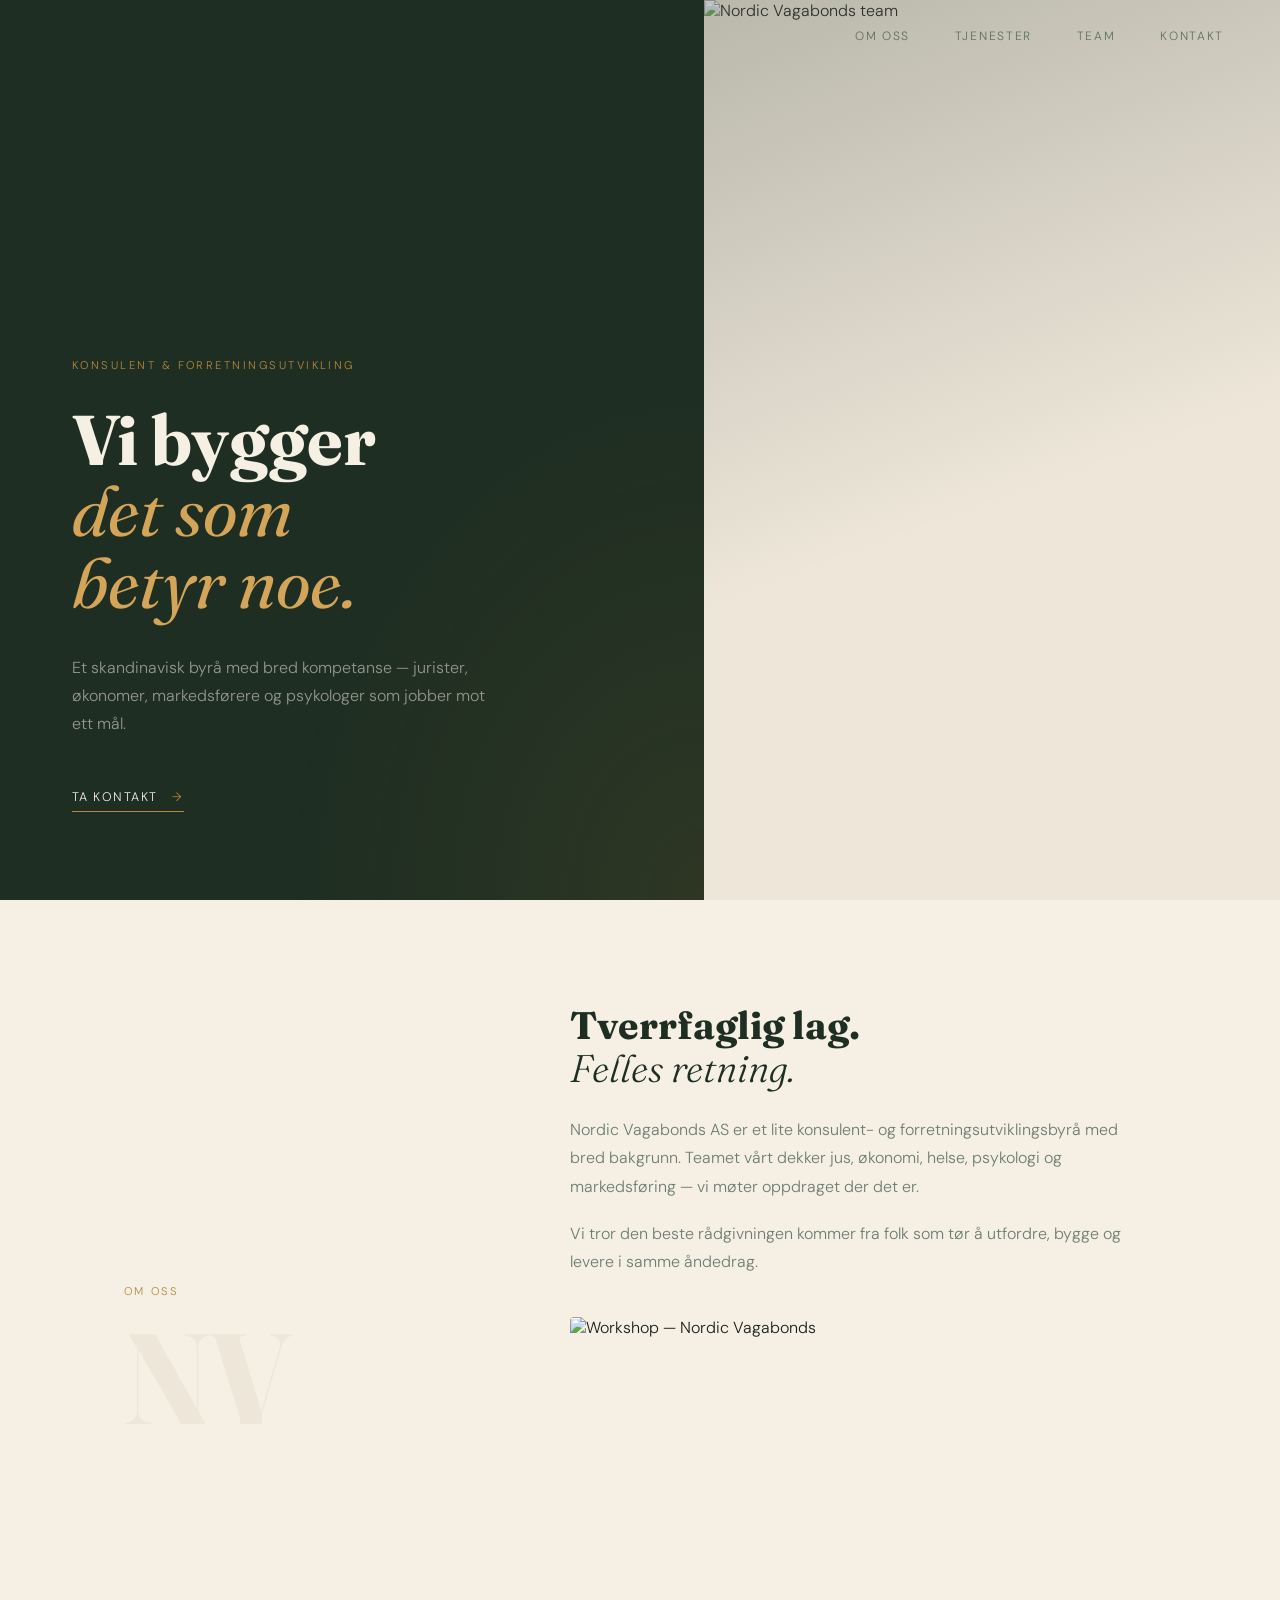
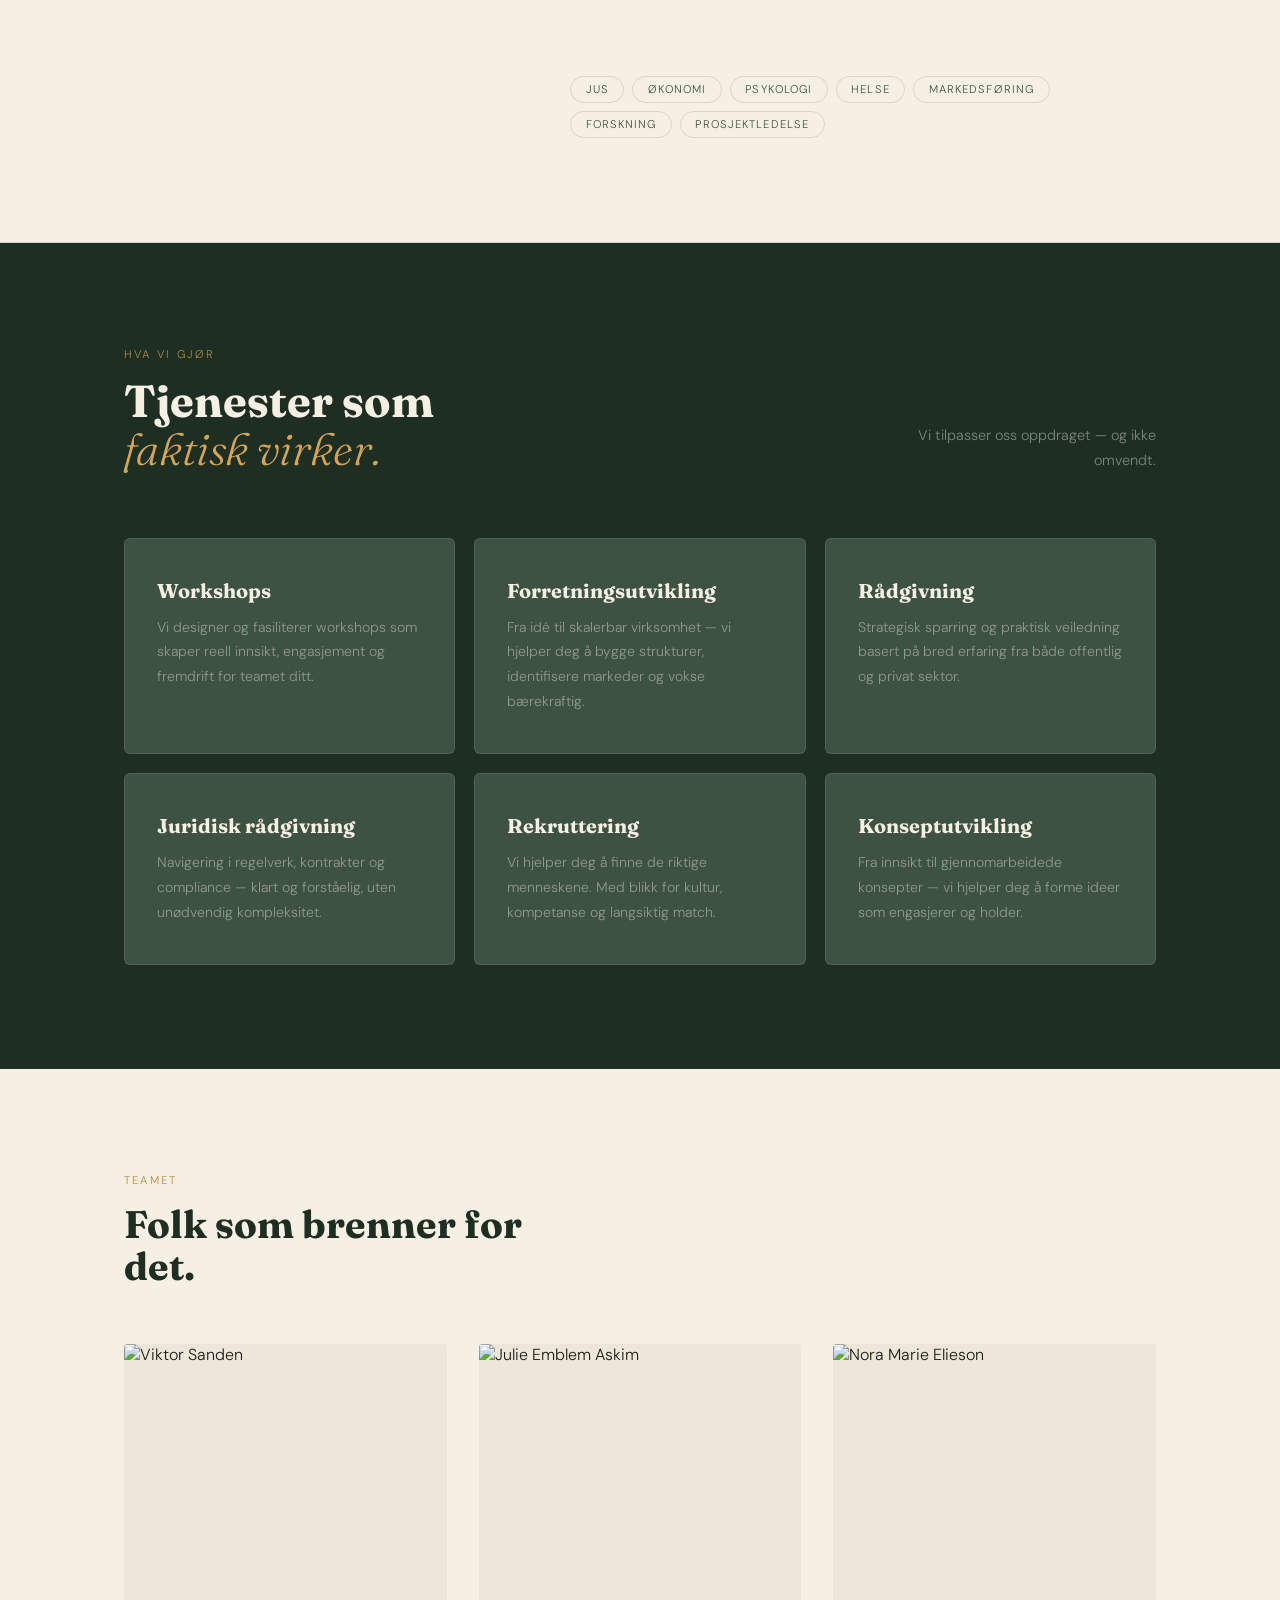
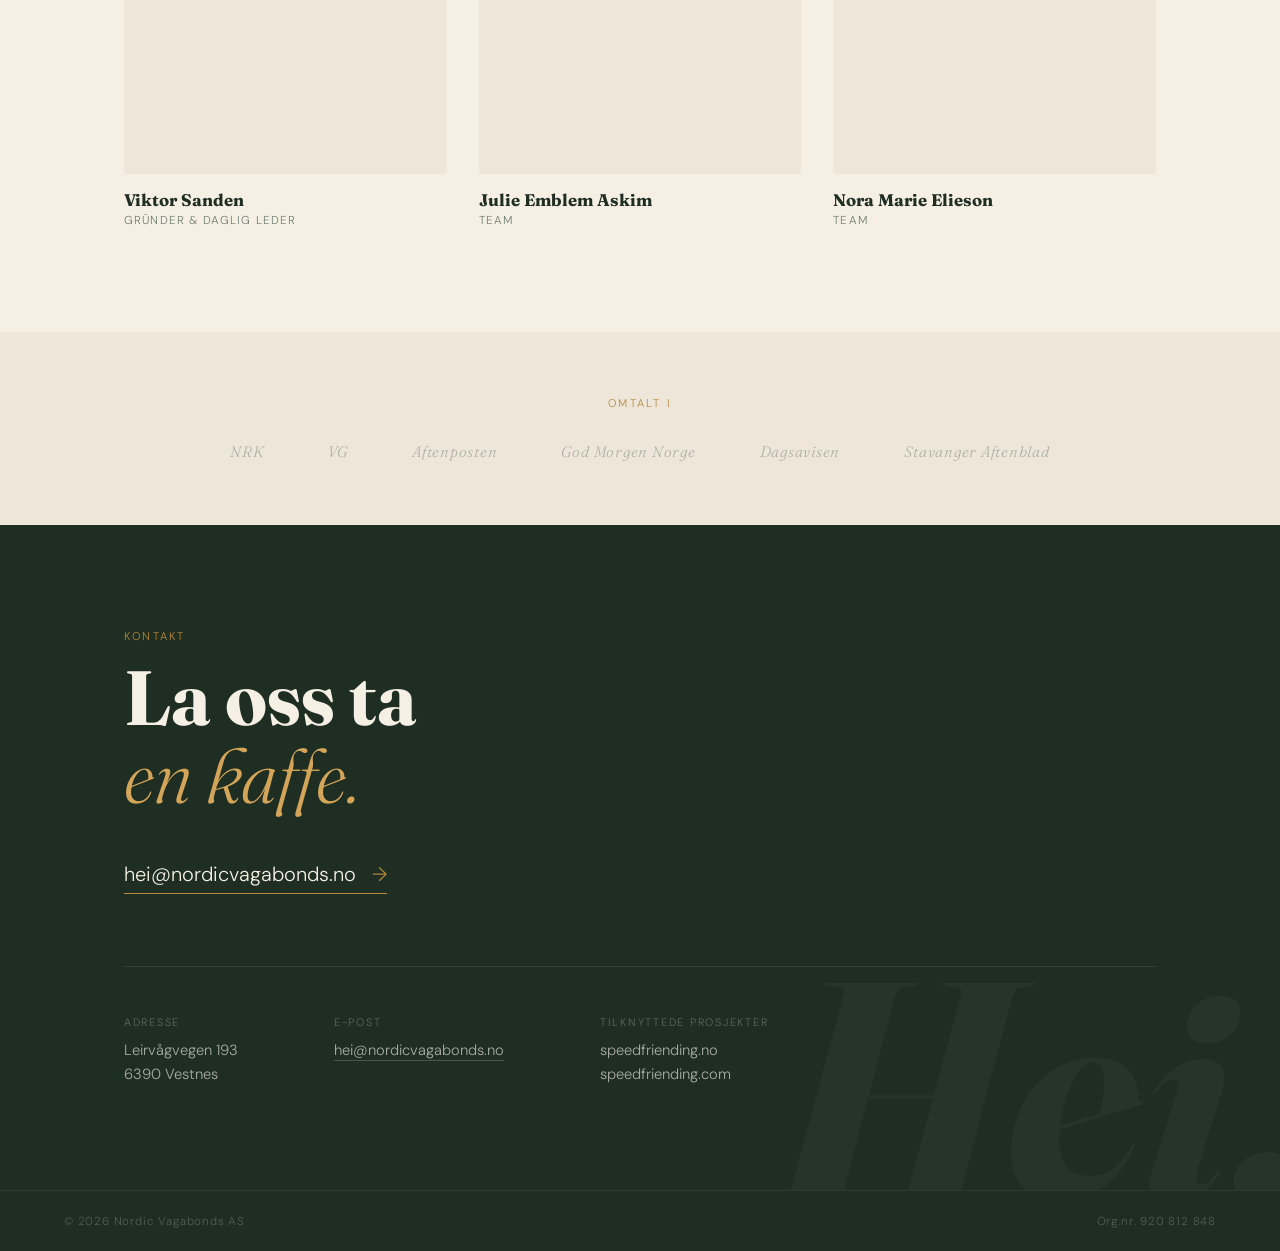
==== index.html @ 23be9cab "Initial commit: Nordic Vagabonds website Standalone WordPress theme + static HTML version for nordic" ====
<!DOCTYPE html>
<html lang="nb">
<head>
  <meta charset="UTF-8">
  <meta name="viewport" content="width=device-width, initial-scale=1.0">
  <title>Nordic Vagabonds — Konsulent & forretningsutvikling</title>
  <meta name="description" content="Nordic Vagabonds AS — et skandinavisk byrå for konsulent og forretningsutvikling. Tverrfaglig team med bred kompetanse.">
  <link rel="preconnect" href="https://fonts.googleapis.com">
  <link rel="preconnect" href="https://fonts.gstatic.com" crossorigin>
  <link href="https://fonts.googleapis.com/css2?family=Fraunces:ital,opsz,wght@0,9..144,300;0,9..144,700;1,9..144,400&family=DM+Sans:wght@300;400;500&display=swap" rel="stylesheet">
  <style>
/* ─── VARIABLER ───────────────────────── */
:root {
  --ink:    #1a1f1b;
  --forest: #1e2e22;
  --sage:   #3d5243;
  --cream:  #f5efe4;
  --off:    #ede6d9;
  --gold:   #b8893a;
  --gold-l: #d4a558;
  --muted:  #6e7d71;
  --line:   rgba(26,31,27,0.12);
}

/* ─── RESET ───────────────────────────── */
*, *::before, *::after { margin:0; padding:0; box-sizing:border-box; }
html { scroll-behavior:smooth; }
body {
  background:var(--cream);
  color:var(--ink);
  font-family:'DM Sans',sans-serif;
  font-weight:300;
  -webkit-font-smoothing:antialiased;
}
img { max-width:100%; height:auto; display:block; }
a { text-decoration:none; }

/* ─── NAV ─────────────────────────────── */
.site-header {
  position:fixed; top:0; left:0; right:0; z-index:90;
  display:flex; justify-content:space-between; align-items:center;
  padding:1.5rem 3.5rem;
  transition:background .35s, border-color .35s;
  border-bottom:1px solid transparent;
}
.site-header.scrolled {
  background:rgba(245,239,228,.94);
  backdrop-filter:blur(14px);
  border-color:var(--line);
}
.site-logo {
  font-family:'Fraunces',serif;
  font-size:.95rem; font-weight:700; letter-spacing:.06em;
  color:var(--forest);
}
.nav-links { display:flex; gap:2.8rem; list-style:none; }
.nav-links a {
  font-size:.75rem; letter-spacing:.14em; text-transform:uppercase;
  color:var(--sage); opacity:.75; transition:opacity .2s;
}
.nav-links a:hover { opacity:1; }

/* ─── HAMBURGER ──────────────────────── */
.nav-toggle {
  display:none; background:none; border:none; cursor:pointer;
  width:28px; height:20px; position:relative; z-index:100;
  padding:0;
}
.nav-toggle span {
  display:block; width:100%; height:2px;
  background:var(--forest); border-radius:2px;
  position:absolute; left:0; transition:all .3s ease;
}
.nav-toggle span:nth-child(1) { top:0; }
.nav-toggle span:nth-child(2) { top:9px; }
.nav-toggle span:nth-child(3) { top:18px; }
.nav-toggle.open span:nth-child(1) { top:9px; transform:rotate(45deg); }
.nav-toggle.open span:nth-child(2) { opacity:0; }
.nav-toggle.open span:nth-child(3) { top:9px; transform:rotate(-45deg); }

/* ─── HERO ────────────────────────────── */
.hero {
  display:grid; grid-template-columns:55% 45%; min-height:100svh;
}
.hero-text {
  background:var(--forest);
  display:flex; flex-direction:column; justify-content:flex-end;
  padding:8rem 4.5rem 5.5rem;
  position:relative; overflow:hidden;
}
.hero-text::after {
  content:'';
  position:absolute; bottom:0; right:0;
  width:60%; height:60%;
  background:radial-gradient(ellipse at bottom right, rgba(184,137,58,.1), transparent 70%);
  pointer-events:none;
}
.hero-tag {
  font-size:.7rem; letter-spacing:.22em; text-transform:uppercase;
  color:var(--gold); margin-bottom:2rem;
  opacity:0; animation:nv-up .8s .15s forwards;
}
.hero-text h1 {
  font-family:'Fraunces',serif;
  font-size:clamp(3.2rem,5.5vw,5.8rem);
  line-height:1.02; font-weight:700;
  color:var(--cream); margin-bottom:2.2rem;
  opacity:0; animation:nv-up .85s .3s forwards;
}
.hero-text h1 em { font-style:italic; font-weight:400; color:var(--gold-l); }
.hero-body {
  font-size:1.0rem; line-height:1.75;
  color:rgba(245,239,228,.55);
  max-width:38ch; margin-bottom:3.2rem;
  opacity:0; animation:nv-up .85s .45s forwards;
}
.hero-cta {
  display:inline-flex; align-items:center; gap:.9rem;
  font-size:.78rem; letter-spacing:.12em; text-transform:uppercase;
  color:var(--cream);
  border-bottom:1px solid var(--gold); padding-bottom:.35rem;
  width:fit-content; transition:gap .3s;
  opacity:0; animation:nv-up .85s .6s forwards;
}
.hero-cta::after { content:'→'; color:var(--gold); }
.hero-cta:hover { gap:1.5rem; }
.hero-img {
  background:var(--off);
  position:relative; overflow:hidden;
}
.hero-img img {
  width:100%; height:100%; object-fit:cover;
  filter:sepia(.15) contrast(1.05); opacity:.88;
}
.hero-img-overlay {
  position:absolute; inset:0;
  background:linear-gradient(160deg,rgba(30,46,34,.25) 0%,transparent 55%);
}

/* ─── SECTION SHELL ───────────────────── */
.nv-section { padding:6.5rem 0; }
.nv-wrap { max-width:1160px; margin:0 auto; padding:0 4rem; }

/* ─── LABELS ──────────────────────────── */
.section-label {
  font-size:.7rem; letter-spacing:.2em; text-transform:uppercase;
  color:var(--gold); margin-bottom:1rem; display:block;
}

/* ─── ABOUT ───────────────────────────── */
.about-grid {
  display:grid; grid-template-columns:1fr 1.6fr;
  gap:5rem; align-items:center;
}
.monogram {
  font-family:'Fraunces',serif; font-size:8rem; font-weight:700;
  line-height:1; color:var(--off); user-select:none; margin-bottom:1rem;
}
.about-main h2 {
  font-family:'Fraunces',serif;
  font-size:clamp(1.9rem,3vw,3rem);
  font-weight:700; line-height:1.12;
  color:var(--forest); margin-bottom:1.6rem;
}
.about-main h2 em { font-style:italic; font-weight:300; }
.about-main p {
  font-size:1.0rem; line-height:1.8;
  color:var(--muted); max-width:58ch; margin-bottom:1.1rem;
}
.about-img {
  margin-top:2.5rem; border-radius:4px; overflow:hidden;
  aspect-ratio:16/9;
}
.about-img img { width:100%; height:100%; object-fit:cover; }
.tags { display:flex; flex-wrap:wrap; gap:.5rem; margin-top:1.8rem; }
.tag {
  font-size:.7rem; letter-spacing:.1em; text-transform:uppercase;
  border:1px solid var(--line); color:var(--sage);
  padding:.35rem .9rem; border-radius:100px;
}

/* ─── DIVIDER ─────────────────────────── */
hr.nv-rule { border:none; border-top:1px solid var(--line); }

/* ─── SERVICES ────────────────────────── */
.nv-section.services { background:var(--forest); }
.services .section-label { color:var(--gold); }
.services-head {
  display:flex; justify-content:space-between;
  align-items:flex-end; margin-bottom:4rem; gap:2rem;
}
.services-head h2 {
  font-family:'Fraunces',serif;
  font-size:clamp(2.2rem,3.5vw,3.8rem);
  font-weight:700; color:var(--cream); line-height:1.08;
}
.services-head h2 em { font-style:italic; font-weight:300; color:var(--gold-l); }
.services-intro {
  font-size:.9rem; line-height:1.75;
  color:rgba(245,239,228,.45); max-width:28ch; text-align:right;
}
.services-list {
  display:grid; grid-template-columns:repeat(3,1fr); gap:1.2rem;
}
.service-card {
  padding:2.5rem 2rem;
  background:var(--sage);
  border:1px solid rgba(245,239,228,.1);
  border-radius:6px; transition:background .3s;
}
.service-card:hover { background:rgba(245,239,228,.1); }
.service-name {
  font-family:'Fraunces',serif; font-size:1.25rem; font-weight:700;
  color:var(--cream); margin-bottom:.75rem; line-height:1.2;
}
.service-desc {
  font-size:.88rem; line-height:1.75; color:rgba(245,239,228,.45);
}

/* ─── TEAM ────────────────────────────── */
.team-head { margin-bottom:3.5rem; }
.team-head h2 {
  font-family:'Fraunces',serif;
  font-size:clamp(2rem,3vw,3rem); font-weight:700;
  color:var(--forest); line-height:1.1; max-width:16ch;
}
.profiles { display:grid; grid-template-columns:repeat(3,1fr); gap:2rem; }
.profile-pic {
  aspect-ratio:3/4; background:var(--off);
  border-radius:4px; margin-bottom:1rem; overflow:hidden;
  display:flex; align-items:center; justify-content:center;
}
.profile-pic img { width:100%; height:100%; object-fit:cover; }
.profile-pic-placeholder {
  font-size:2.5rem; color:var(--muted); opacity:.4;
}
.profile-name {
  font-family:'Fraunces',serif; font-size:1.05rem; font-weight:700;
  color:var(--forest); margin-bottom:.2rem;
}
.profile-role {
  font-size:.72rem; letter-spacing:.1em; text-transform:uppercase;
  color:var(--muted);
}

/* ─── MEDIA STRIP ─────────────────────── */
.media-strip { background:var(--off); padding:4rem 0; }
.media-label { text-align:center; margin-bottom:2rem; }
.press-logos {
  display:flex; justify-content:center; align-items:center;
  flex-wrap:wrap; gap:2.5rem 4rem;
}
.press-logo {
  font-family:'Fraunces',serif; font-size:.95rem;
  font-style:italic; color:var(--muted); opacity:.5; letter-spacing:.05em;
}

/* ─── CONTACT ─────────────────────────── */
.nv-section.contact { background:var(--forest); position:relative; overflow:hidden; }
.contact::before {
  content:'Hei.';
  font-family:'Fraunces',serif; font-style:italic;
  font-size:24vw; font-weight:700;
  color:rgba(245,239,228,.035);
  position:absolute; bottom:-4vw; right:-2vw;
  pointer-events:none; line-height:1; user-select:none;
}
.contact-inner { position:relative; }
.contact h2 {
  font-family:'Fraunces',serif;
  font-size:clamp(3rem,6vw,6.5rem);
  font-weight:700; color:var(--cream); line-height:1.02; margin-bottom:2.8rem;
}
.contact h2 em { font-style:italic; font-weight:300; color:var(--gold-l); }
.contact-email {
  display:inline-flex; align-items:center; gap:1rem;
  font-size:1.25rem; color:var(--cream);
  border-bottom:1.5px solid var(--gold); padding-bottom:.4rem;
  margin-bottom:4.5rem; transition:gap .3s;
}
.contact-email::after { content:'→'; color:var(--gold); }
.contact-email:hover { gap:1.6rem; }
.contact-footer {
  display:flex; gap:6rem; padding-top:3rem;
  border-top:1px solid rgba(245,239,228,.1); flex-wrap:wrap;
}
.cf-label {
  font-size:.68rem; letter-spacing:.16em; text-transform:uppercase;
  color:rgba(245,239,228,.3); margin-bottom:.55rem; display:block;
}
.cf-val { font-size:.92rem; color:rgba(245,239,228,.65); line-height:1.65; }
.cf-val a { color:rgba(245,239,228,.65); border-bottom:1px solid rgba(245,239,228,.2); }

/* ─── FOOTER ──────────────────────────── */
.site-footer {
  background:var(--forest);
  border-top:1px solid rgba(245,239,228,.07);
  padding:1.4rem 4rem;
  display:flex; justify-content:space-between; align-items:center;
}
.site-footer span { font-size:.72rem; color:rgba(245,239,228,.25); letter-spacing:.07em; }

/* ─── REVEAL ──────────────────────────── */
.nv-reveal {
  opacity:0; transform:translateY(24px);
  transition:opacity .75s ease, transform .75s ease;
}
.nv-reveal.in { opacity:1; transform:none; }

/* ─── KEYFRAMES ───────────────────────── */
@keyframes nv-up {
  from { opacity:0; transform:translateY(22px); }
  to   { opacity:1; transform:none; }
}

/* ─── RESPONSIVE ──────────────────────── */
@media (max-width:960px) {
  .site-header { padding:1.2rem 2rem; }
  .nav-toggle { display:block; }
  .nav-menu {
    position:fixed; top:0; right:0;
    width:min(320px, 85vw); height:100vh;
    background:var(--forest);
    display:flex; flex-direction:column;
    justify-content:center; align-items:center;
    transform:translateX(100%);
    transition:transform .4s cubic-bezier(.4,0,.2,1);
    z-index:95;
  }
  .nav-menu.open { transform:translateX(0); }
  .nav-links {
    flex-direction:column; gap:2.2rem;
    align-items:center;
  }
  .nav-links a {
    font-size:1rem; letter-spacing:.1em;
    color:var(--cream); opacity:.8;
  }
  .nav-links a:hover { opacity:1; }
  .nav-overlay {
    position:fixed; inset:0; background:rgba(0,0,0,.4);
    z-index:90; opacity:0; pointer-events:none;
    transition:opacity .3s;
  }
  .nav-overlay.open { opacity:1; pointer-events:auto; }
  .hero { grid-template-columns:1fr; }
  .hero-text { padding:8rem 2.5rem 4.5rem; min-height:85svh; }
  .hero-img { height:55vw; }
  .nv-wrap { padding:0 2rem; }
  .about-grid { grid-template-columns:1fr; gap:2.5rem; }
  .services-list { grid-template-columns:1fr 1fr; gap:1rem; }
  .profiles { grid-template-columns:1fr 1fr; }
  .services-head { flex-direction:column; align-items:flex-start; }
  .services-intro { text-align:left; max-width:none; }
  .contact-footer { gap:3rem; }
  .site-footer { padding:1.4rem 2rem; flex-direction:column; gap:.5rem; text-align:center; }
}
@media (max-width:600px) {
  .services-list { grid-template-columns:1fr; }
  .profiles { grid-template-columns:1fr 1fr; }
  .press-logos { gap:1.5rem 3rem; }
  .hero-text { padding:7rem 1.5rem 3.5rem; }
  .hero-text h1 { font-size:clamp(2.4rem,8vw,3.5rem); }
  .contact h2 { font-size:clamp(2.2rem,8vw,4rem); }
}
  </style>
</head>
<body>

<!-- NAV -->
<header class="site-header" id="site-header">
  <a href="#" class="site-logo">Nordic Vagabonds</a>
  <button class="nav-toggle" id="nav-toggle" aria-label="Meny" aria-expanded="false">
    <span></span><span></span><span></span>
  </button>
  <nav class="nav-menu" id="nav-menu">
    <ul class="nav-links">
      <li><a href="#om">Om oss</a></li>
      <li><a href="#tjenester">Tjenester</a></li>
      <li><a href="#team">Team</a></li>
      <li><a href="#kontakt">Kontakt</a></li>
    </ul>
  </nav>
</header>

<!-- HERO -->
<section class="hero">
  <div class="hero-text">
    <span class="hero-tag">Konsulent & forretningsutvikling</span>
    <h1>Vi bygger<br><em>det som<br>betyr noe.</em></h1>
    <p class="hero-body">Et skandinavisk byrå med bred kompetanse — jurister, økonomer, markedsførere og psykologer som jobber mot ett mål.</p>
    <a href="#kontakt" class="hero-cta">Ta kontakt</a>
  </div>
  <div class="hero-img">
    <img src="https://images.unsplash.com/photo-1600880292203-757bb62b4baf?w=900&q=80" alt="Nordic Vagabonds team" loading="eager">
    <div class="hero-img-overlay"></div>
  </div>
</section>

<!-- OM OSS -->
<section class="nv-section" id="om">
  <div class="nv-wrap">
    <div class="about-grid">
      <div class="about-aside nv-reveal">
        <span class="section-label">Om oss</span>
        <div class="monogram">NV</div>
      </div>
      <div class="about-main nv-reveal">
        <h2>Tverrfaglig lag.<br><em>Felles retning.</em></h2>
        <p>Nordic Vagabonds AS er et lite konsulent- og forretningsutviklingsbyrå med bred bakgrunn. Teamet vårt dekker jus, økonomi, helse, psykologi og markedsføring — vi møter oppdraget der det er.</p>
        <p>Vi tror den beste rådgivningen kommer fra folk som tør å utfordre, bygge og levere i samme åndedrag.</p>
        <div class="about-img">
          <img src="https://images.unsplash.com/photo-1522202176988-66273c2fd55f?w=900&q=80" alt="Workshop — Nordic Vagabonds" loading="lazy">
        </div>
        <div class="tags">
          <span class="tag">Jus</span>
          <span class="tag">Økonomi</span>
          <span class="tag">Psykologi</span>
          <span class="tag">Helse</span>
          <span class="tag">Markedsføring</span>
          <span class="tag">Forskning</span>
          <span class="tag">Prosjektledelse</span>
        </div>
      </div>
    </div>
  </div>
</section>

<hr class="nv-rule">

<!-- TJENESTER -->
<section class="nv-section services" id="tjenester">
  <div class="nv-wrap">
    <div class="services-head nv-reveal">
      <div>
        <span class="section-label">Hva vi gjør</span>
        <h2>Tjenester som<br><em>faktisk virker.</em></h2>
      </div>
      <p class="services-intro">Vi tilpasser oss oppdraget — og ikke omvendt.</p>
    </div>
    <div class="services-list">
      <div class="service-card nv-reveal">
        <div class="service-name">Workshops</div>
        <p class="service-desc">Vi designer og fasiliterer workshops som skaper reell innsikt, engasjement og fremdrift for teamet ditt.</p>
      </div>
      <div class="service-card nv-reveal">
        <div class="service-name">Forretningsutvikling</div>
        <p class="service-desc">Fra idé til skalerbar virksomhet — vi hjelper deg å bygge strukturer, identifisere markeder og vokse bærekraftig.</p>
      </div>
      <div class="service-card nv-reveal">
        <div class="service-name">Rådgivning</div>
        <p class="service-desc">Strategisk sparring og praktisk veiledning basert på bred erfaring fra både offentlig og privat sektor.</p>
      </div>
      <div class="service-card nv-reveal">
        <div class="service-name">Juridisk rådgivning</div>
        <p class="service-desc">Navigering i regelverk, kontrakter og compliance — klart og forståelig, uten unødvendig kompleksitet.</p>
      </div>
      <div class="service-card nv-reveal">
        <div class="service-name">Rekruttering</div>
        <p class="service-desc">Vi hjelper deg å finne de riktige menneskene. Med blikk for kultur, kompetanse og langsiktig match.</p>
      </div>
      <div class="service-card nv-reveal">
        <div class="service-name">Konseptutvikling</div>
        <p class="service-desc">Fra innsikt til gjennomarbeidede konsepter — vi hjelper deg å forme ideer som engasjerer og holder.</p>
      </div>
    </div>
  </div>
</section>

<!-- TEAM -->
<section class="nv-section" id="team">
  <div class="nv-wrap">
    <div class="team-head nv-reveal">
      <span class="section-label">Teamet</span>
      <h2>Folk som brenner for det.</h2>
    </div>
    <div class="profiles">
      <div class="profile nv-reveal">
        <div class="profile-pic">
          <img src="https://images.unsplash.com/photo-1507003211169-0a1dd7228f2d?w=480&h=640&fit=crop&q=80" alt="Viktor Sanden" loading="lazy">
        </div>
        <div class="profile-name">Viktor Sanden</div>
        <div class="profile-role">Gründer & Daglig leder</div>
      </div>
      <div class="profile nv-reveal">
        <div class="profile-pic">
          <img src="https://images.unsplash.com/photo-1494790108377-be9c29b29330?w=480&h=640&fit=crop&q=80" alt="Julie Emblem Askim" loading="lazy">
        </div>
        <div class="profile-name">Julie Emblem Askim</div>
        <div class="profile-role">Team</div>
      </div>
      <div class="profile nv-reveal">
        <div class="profile-pic">
          <img src="https://images.unsplash.com/photo-1438761681033-6461ffad8d80?w=480&h=640&fit=crop&q=80" alt="Nora Marie Elieson" loading="lazy">
        </div>
        <div class="profile-name">Nora Marie Elieson</div>
        <div class="profile-role">Team</div>
      </div>
    </div>
  </div>
</section>

<!-- PRESS -->
<div class="media-strip">
  <div class="nv-wrap">
    <p class="section-label media-label">Omtalt i</p>
    <div class="press-logos">
      <span class="press-logo">NRK</span>
      <span class="press-logo">VG</span>
      <span class="press-logo">Aftenposten</span>
      <span class="press-logo">God Morgen Norge</span>
      <span class="press-logo">Dagsavisen</span>
      <span class="press-logo">Stavanger Aftenblad</span>
    </div>
  </div>
</div>

<!-- KONTAKT -->
<section class="nv-section contact" id="kontakt">
  <div class="nv-wrap contact-inner">
    <span class="section-label">Kontakt</span>
    <h2 class="nv-reveal">La oss ta<br><em>en kaffe.</em></h2>
    <a href="mailto:hei@nordicvagabonds.no" class="contact-email nv-reveal">hei@nordicvagabonds.no</a>
    <div class="contact-footer nv-reveal">
      <div class="cf-group">
        <span class="cf-label">Adresse</span>
        <div class="cf-val">Leirvågvegen 193<br>6390 Vestnes</div>
      </div>
      <div class="cf-group">
        <span class="cf-label">E-post</span>
        <div class="cf-val"><a href="mailto:hei@nordicvagabonds.no">hei@nordicvagabonds.no</a></div>
      </div>
      <div class="cf-group">
        <span class="cf-label">Tilknyttede prosjekter</span>
        <div class="cf-val">speedfriending.no<br>speedfriending.com</div>
      </div>
    </div>
  </div>
</section>

<!-- FOOTER -->
<footer class="site-footer">
  <span>&copy; 2026 Nordic Vagabonds AS</span>
  <span>Org.nr. 920 812 848</span>
</footer>

<script>
document.addEventListener('DOMContentLoaded', () => {
  const header = document.getElementById('site-header');
  if (header) {
    window.addEventListener('scroll', () => {
      header.classList.toggle('scrolled', window.scrollY > 60);
    }, { passive: true });
  }

  const toggle = document.getElementById('nav-toggle');
  const menu = document.getElementById('nav-menu');
  if (toggle && menu) {
    const overlay = document.createElement('div');
    overlay.className = 'nav-overlay';
    document.body.appendChild(overlay);

    function openMenu() {
      toggle.classList.add('open');
      toggle.setAttribute('aria-expanded', 'true');
      menu.classList.add('open');
      overlay.classList.add('open');
      document.body.style.overflow = 'hidden';
    }
    function closeMenu() {
      toggle.classList.remove('open');
      toggle.setAttribute('aria-expanded', 'false');
      menu.classList.remove('open');
      overlay.classList.remove('open');
      document.body.style.overflow = '';
    }
    toggle.addEventListener('click', () => {
      menu.classList.contains('open') ? closeMenu() : openMenu();
    });
    overlay.addEventListener('click', closeMenu);
    menu.querySelectorAll('a').forEach(a => a.addEventListener('click', closeMenu));
    document.addEventListener('keydown', e => {
      if (e.key === 'Escape' && menu.classList.contains('open')) closeMenu();
    });
  }

  const reveals = document.querySelectorAll('.nv-reveal');
  if ('IntersectionObserver' in window) {
    const obs = new IntersectionObserver((entries) => {
      entries.forEach((entry, i) => {
        if (entry.isIntersecting) {
          setTimeout(() => entry.target.classList.add('in'), i * 70);
          obs.unobserve(entry.target);
        }
      });
    }, { threshold: 0.08 });
    reveals.forEach(el => obs.observe(el));
  } else {
    reveals.forEach(el => el.classList.add('in'));
  }

  document.querySelectorAll('a[href^="#"]').forEach(a => {
    a.addEventListener('click', e => {
      const target = document.querySelector(a.getAttribute('href'));
      if (target) {
        e.preventDefault();
        const offset = header ? header.offsetHeight : 0;
        window.scrollTo({
          top: target.getBoundingClientRect().top + window.scrollY - offset,
          behavior: 'smooth',
        });
      }
    });
  });
});
</script>
</body>
</html>
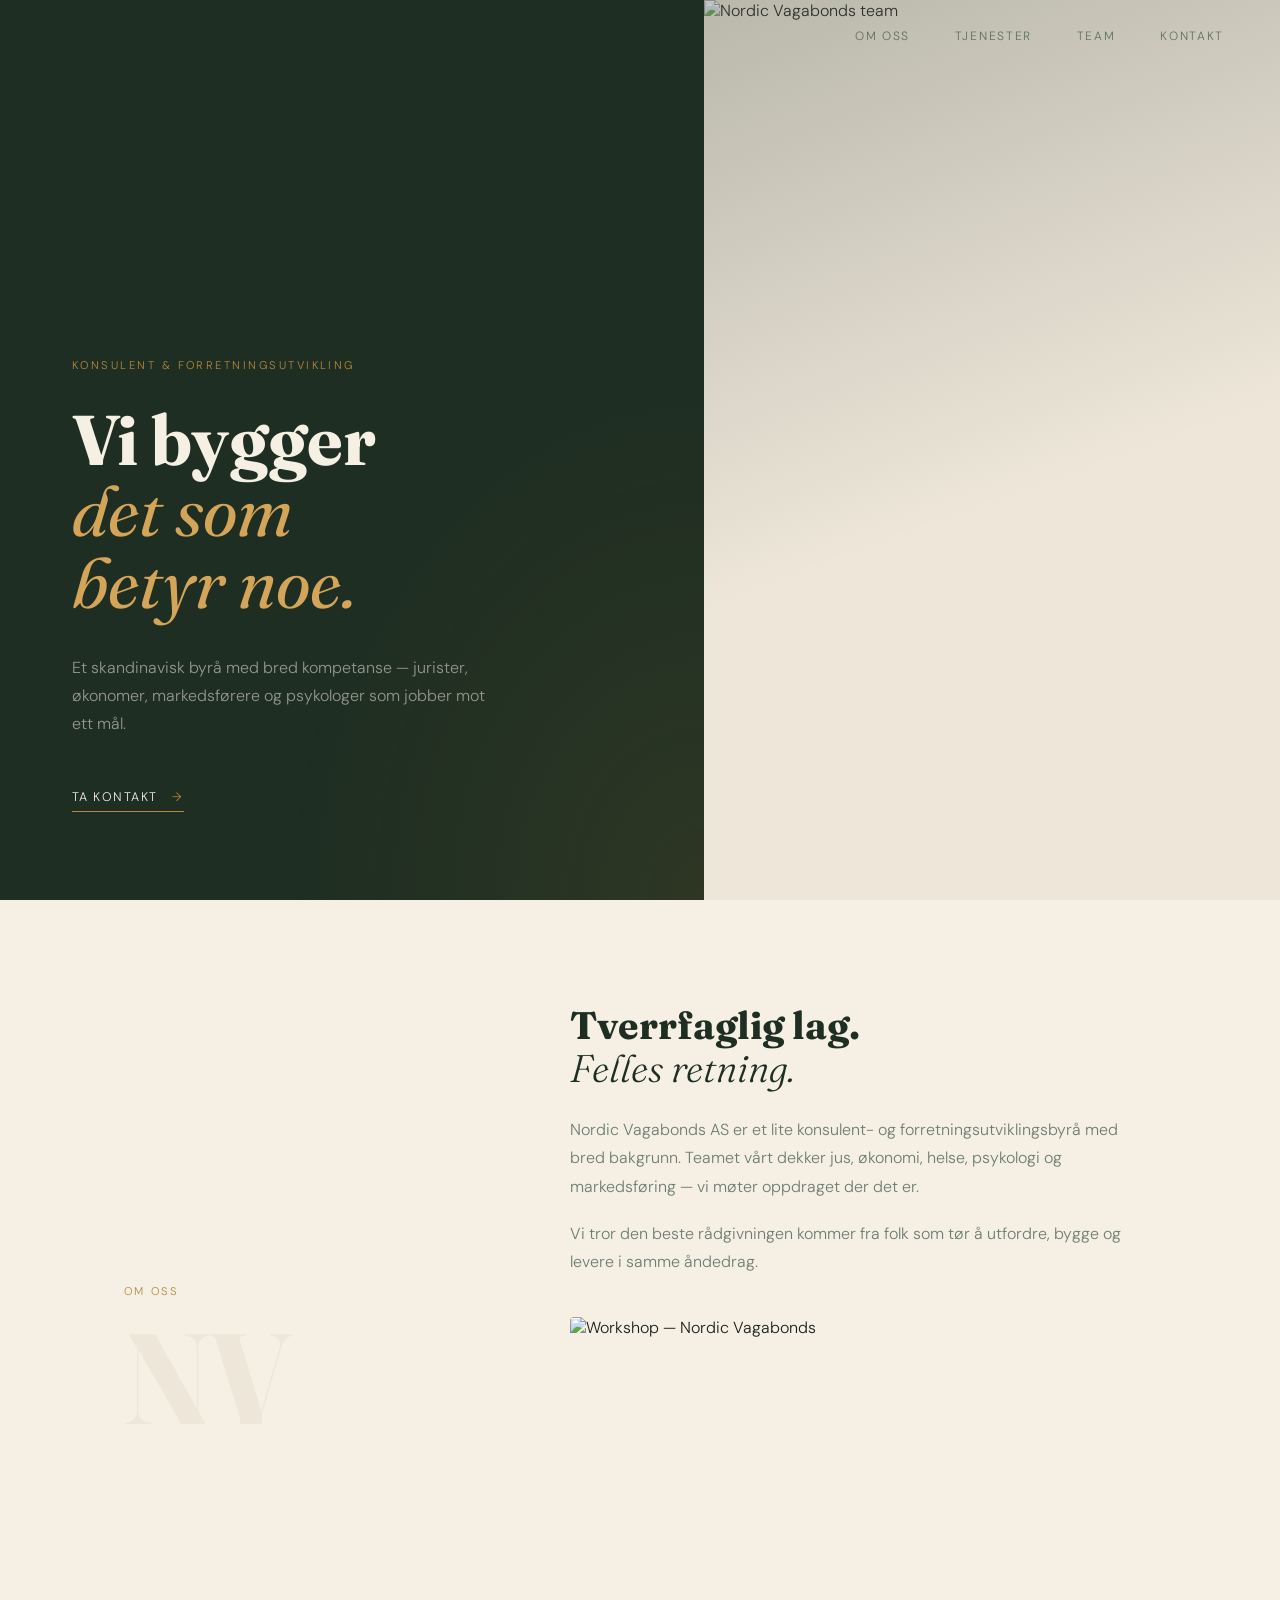
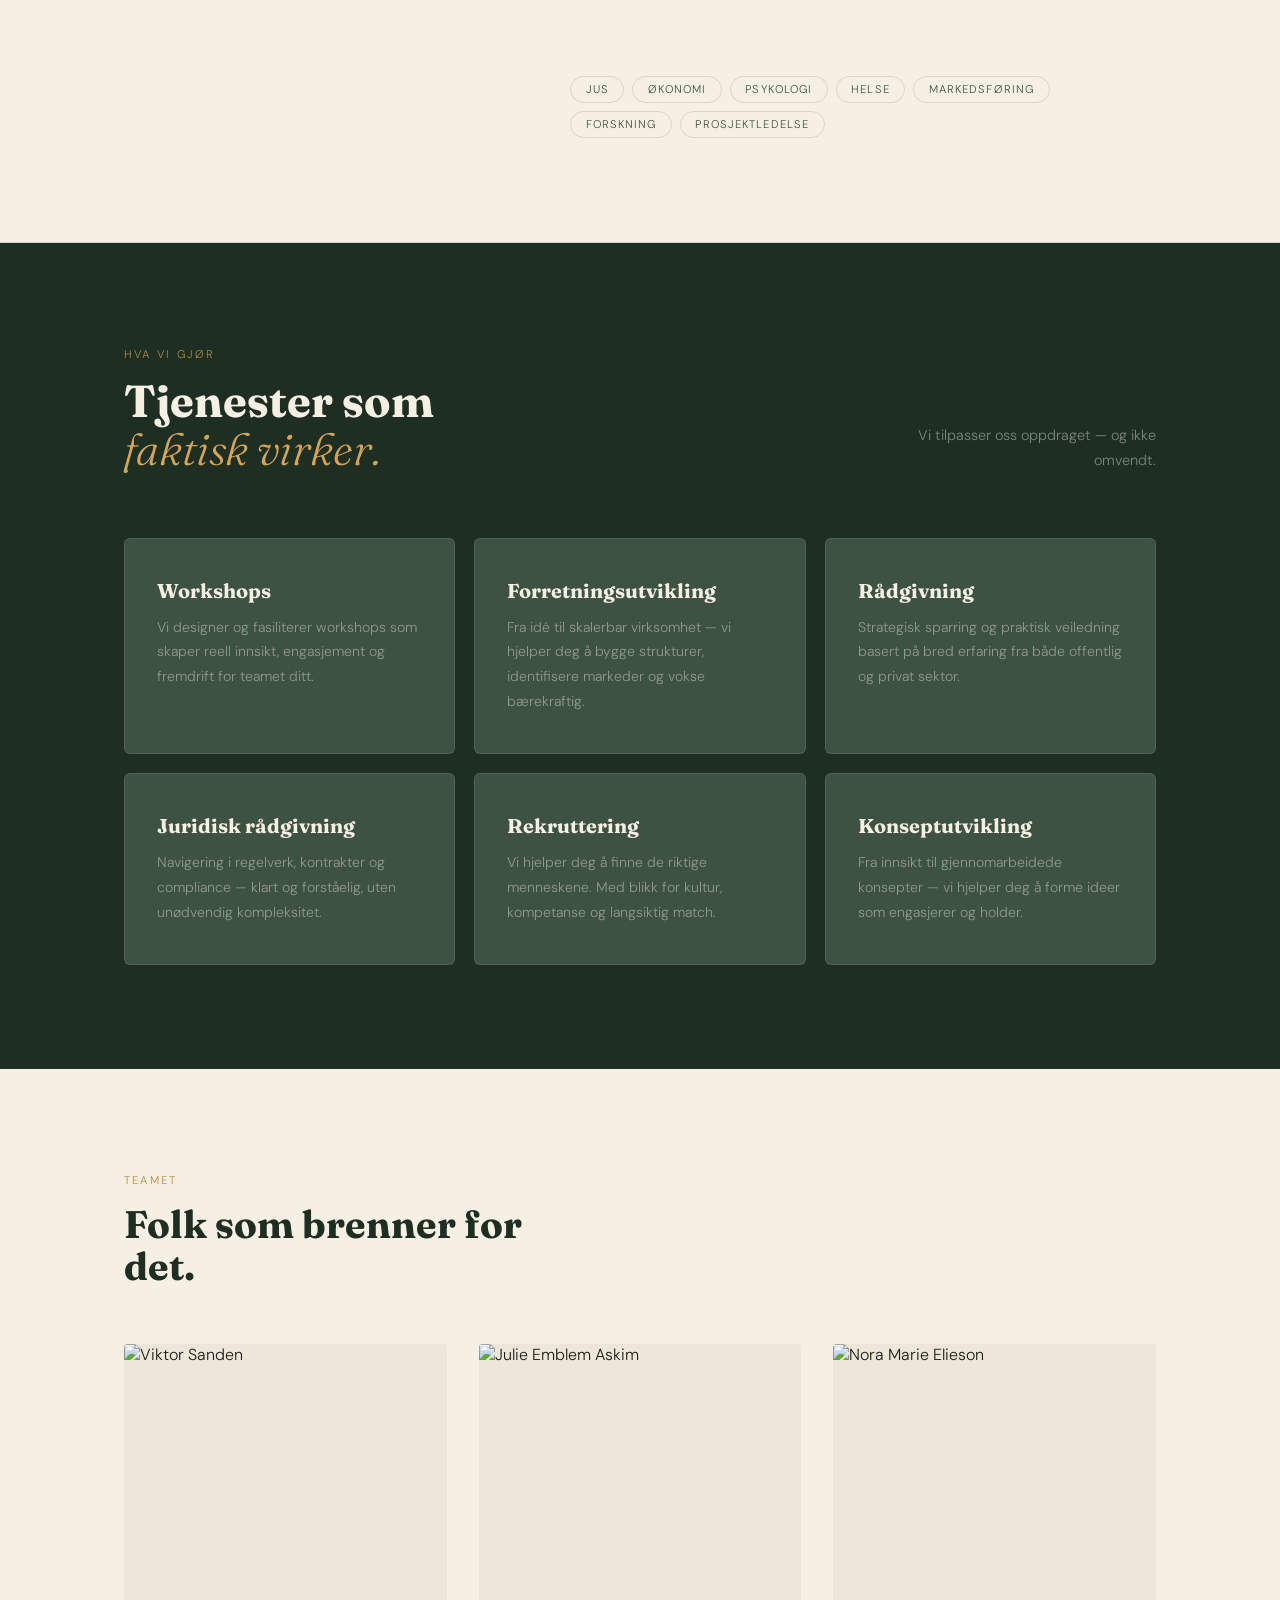
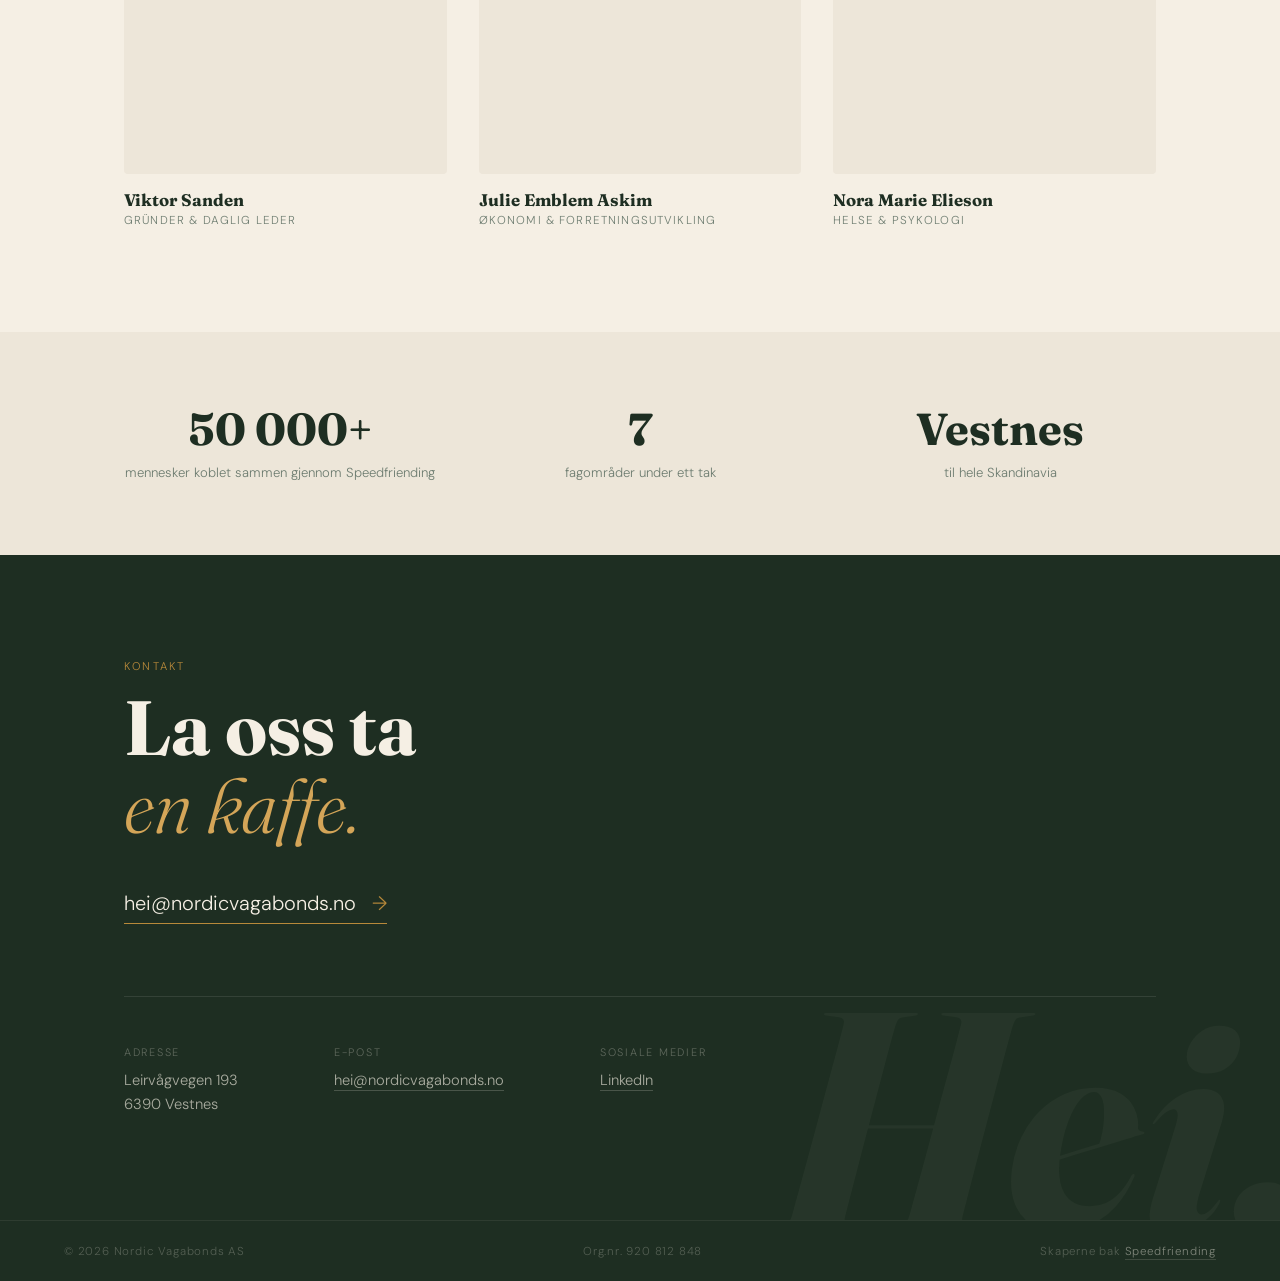
==== commit b6335b9e: "Round 1: credibility, SEO, and polish - Remove unverified press logos, replace with real stats - Add" ====
--- a/index.html
+++ b/index.html
@@ -5,6 +5,25 @@
   <meta name="viewport" content="width=device-width, initial-scale=1.0">
   <title>Nordic Vagabonds — Konsulent & forretningsutvikling</title>
   <meta name="description" content="Nordic Vagabonds AS — et skandinavisk byrå for konsulent og forretningsutvikling. Tverrfaglig team med bred kompetanse.">
+
+  <!-- Open Graph -->
+  <meta property="og:title" content="Nordic Vagabonds — Konsulent & forretningsutvikling">
+  <meta property="og:description" content="Et skandinavisk byrå med bred kompetanse — jurister, økonomer, markedsførere og psykologer som jobber mot ett mål.">
+  <meta property="og:type" content="website">
+  <meta property="og:url" content="https://nordicvagabonds.no">
+  <meta property="og:image" content="https://images.unsplash.com/photo-1600880292203-757bb62b4baf?w=1200&h=630&fit=crop&q=80">
+  <meta property="og:locale" content="nb_NO">
+  <meta property="og:site_name" content="Nordic Vagabonds">
+
+  <!-- Twitter -->
+  <meta name="twitter:card" content="summary_large_image">
+  <meta name="twitter:title" content="Nordic Vagabonds — Konsulent & forretningsutvikling">
+  <meta name="twitter:description" content="Et skandinavisk byrå med bred kompetanse — jurister, økonomer, markedsførere og psykologer.">
+  <meta name="twitter:image" content="https://images.unsplash.com/photo-1600880292203-757bb62b4baf?w=1200&h=630&fit=crop&q=80">
+
+  <!-- Favicon -->
+  <link rel="icon" href="data:image/svg+xml,<svg xmlns='http://www.w3.org/2000/svg' viewBox='0 0 100 100'><rect fill='%231e2e22' rx='16' width='100' height='100'/><text x='50' y='68' font-family='serif' font-size='52' font-weight='700' fill='%23f5efe4' text-anchor='middle'>NV</text></svg>">
+
   <link rel="preconnect" href="https://fonts.googleapis.com">
   <link rel="preconnect" href="https://fonts.gstatic.com" crossorigin>
   <link href="https://fonts.googleapis.com/css2?family=Fraunces:ital,opsz,wght@0,9..144,300;0,9..144,700;1,9..144,400&family=DM+Sans:wght@300;400;500&display=swap" rel="stylesheet">
@@ -243,16 +262,20 @@
   color:var(--muted);
 }
 
-/* ─── MEDIA STRIP ─────────────────────── */
-.media-strip { background:var(--off); padding:4rem 0; }
-.media-label { text-align:center; margin-bottom:2rem; }
-.press-logos {
-  display:flex; justify-content:center; align-items:center;
-  flex-wrap:wrap; gap:2.5rem 4rem;
-}
-.press-logo {
-  font-family:'Fraunces',serif; font-size:.95rem;
-  font-style:italic; color:var(--muted); opacity:.5; letter-spacing:.05em;
+/* ─── STATS STRIP ─────────────────────── */
+.media-strip { background:var(--off); padding:4.5rem 0; }
+.stats-row {
+  display:grid; grid-template-columns:repeat(3,1fr);
+  gap:3rem; text-align:center;
+}
+.stat-number {
+  display:block;
+  font-family:'Fraunces',serif; font-size:clamp(2rem,3.5vw,3.2rem);
+  font-weight:700; color:var(--forest); line-height:1.1;
+  margin-bottom:.5rem;
+}
+.stat-label {
+  font-size:.82rem; color:var(--muted); line-height:1.5;
 }
 
 /* ─── CONTACT ─────────────────────────── */
@@ -358,7 +381,7 @@
 @media (max-width:600px) {
   .services-list { grid-template-columns:1fr; }
   .profiles { grid-template-columns:1fr 1fr; }
-  .press-logos { gap:1.5rem 3rem; }
+  .stats-row { grid-template-columns:1fr; gap:2rem; }
   .hero-text { padding:7rem 1.5rem 3.5rem; }
   .hero-text h1 { font-size:clamp(2.4rem,8vw,3.5rem); }
   .contact h2 { font-size:clamp(2.2rem,8vw,4rem); }
@@ -487,30 +510,35 @@
           <img src="https://images.unsplash.com/photo-1494790108377-be9c29b29330?w=480&h=640&fit=crop&q=80" alt="Julie Emblem Askim" loading="lazy">
         </div>
         <div class="profile-name">Julie Emblem Askim</div>
-        <div class="profile-role">Team</div>
+        <div class="profile-role">Økonomi & forretningsutvikling</div>
       </div>
       <div class="profile nv-reveal">
         <div class="profile-pic">
           <img src="https://images.unsplash.com/photo-1438761681033-6461ffad8d80?w=480&h=640&fit=crop&q=80" alt="Nora Marie Elieson" loading="lazy">
         </div>
         <div class="profile-name">Nora Marie Elieson</div>
-        <div class="profile-role">Team</div>
+        <div class="profile-role">Helse & psykologi</div>
       </div>
     </div>
   </div>
 </section>
 
-<!-- PRESS -->
+<!-- TALL / SOCIAL PROOF -->
 <div class="media-strip">
   <div class="nv-wrap">
-    <p class="section-label media-label">Omtalt i</p>
-    <div class="press-logos">
-      <span class="press-logo">NRK</span>
-      <span class="press-logo">VG</span>
-      <span class="press-logo">Aftenposten</span>
-      <span class="press-logo">God Morgen Norge</span>
-      <span class="press-logo">Dagsavisen</span>
-      <span class="press-logo">Stavanger Aftenblad</span>
+    <div class="stats-row">
+      <div class="stat nv-reveal">
+        <span class="stat-number">50 000+</span>
+        <span class="stat-label">mennesker koblet sammen gjennom Speedfriending</span>
+      </div>
+      <div class="stat nv-reveal">
+        <span class="stat-number">7</span>
+        <span class="stat-label">fagområder under ett tak</span>
+      </div>
+      <div class="stat nv-reveal">
+        <span class="stat-number">Vestnes</span>
+        <span class="stat-label">til hele Skandinavia</span>
+      </div>
     </div>
   </div>
 </div>
@@ -531,8 +559,8 @@
         <div class="cf-val"><a href="mailto:hei@nordicvagabonds.no">hei@nordicvagabonds.no</a></div>
       </div>
       <div class="cf-group">
-        <span class="cf-label">Tilknyttede prosjekter</span>
-        <div class="cf-val">speedfriending.no<br>speedfriending.com</div>
+        <span class="cf-label">Sosiale medier</span>
+        <div class="cf-val"><a href="https://linkedin.com/company/nordic-vagabonds" target="_blank" rel="noopener">LinkedIn</a></div>
       </div>
     </div>
   </div>
@@ -542,6 +570,7 @@
 <footer class="site-footer">
   <span>&copy; 2026 Nordic Vagabonds AS</span>
   <span>Org.nr. 920 812 848</span>
+  <span>Skaperne bak <a href="https://speedfriending.no" target="_blank" rel="noopener" style="color:rgba(245,239,228,.45); border-bottom:1px solid rgba(245,239,228,.15);">Speedfriending</a></span>
 </footer>
 
 <script>
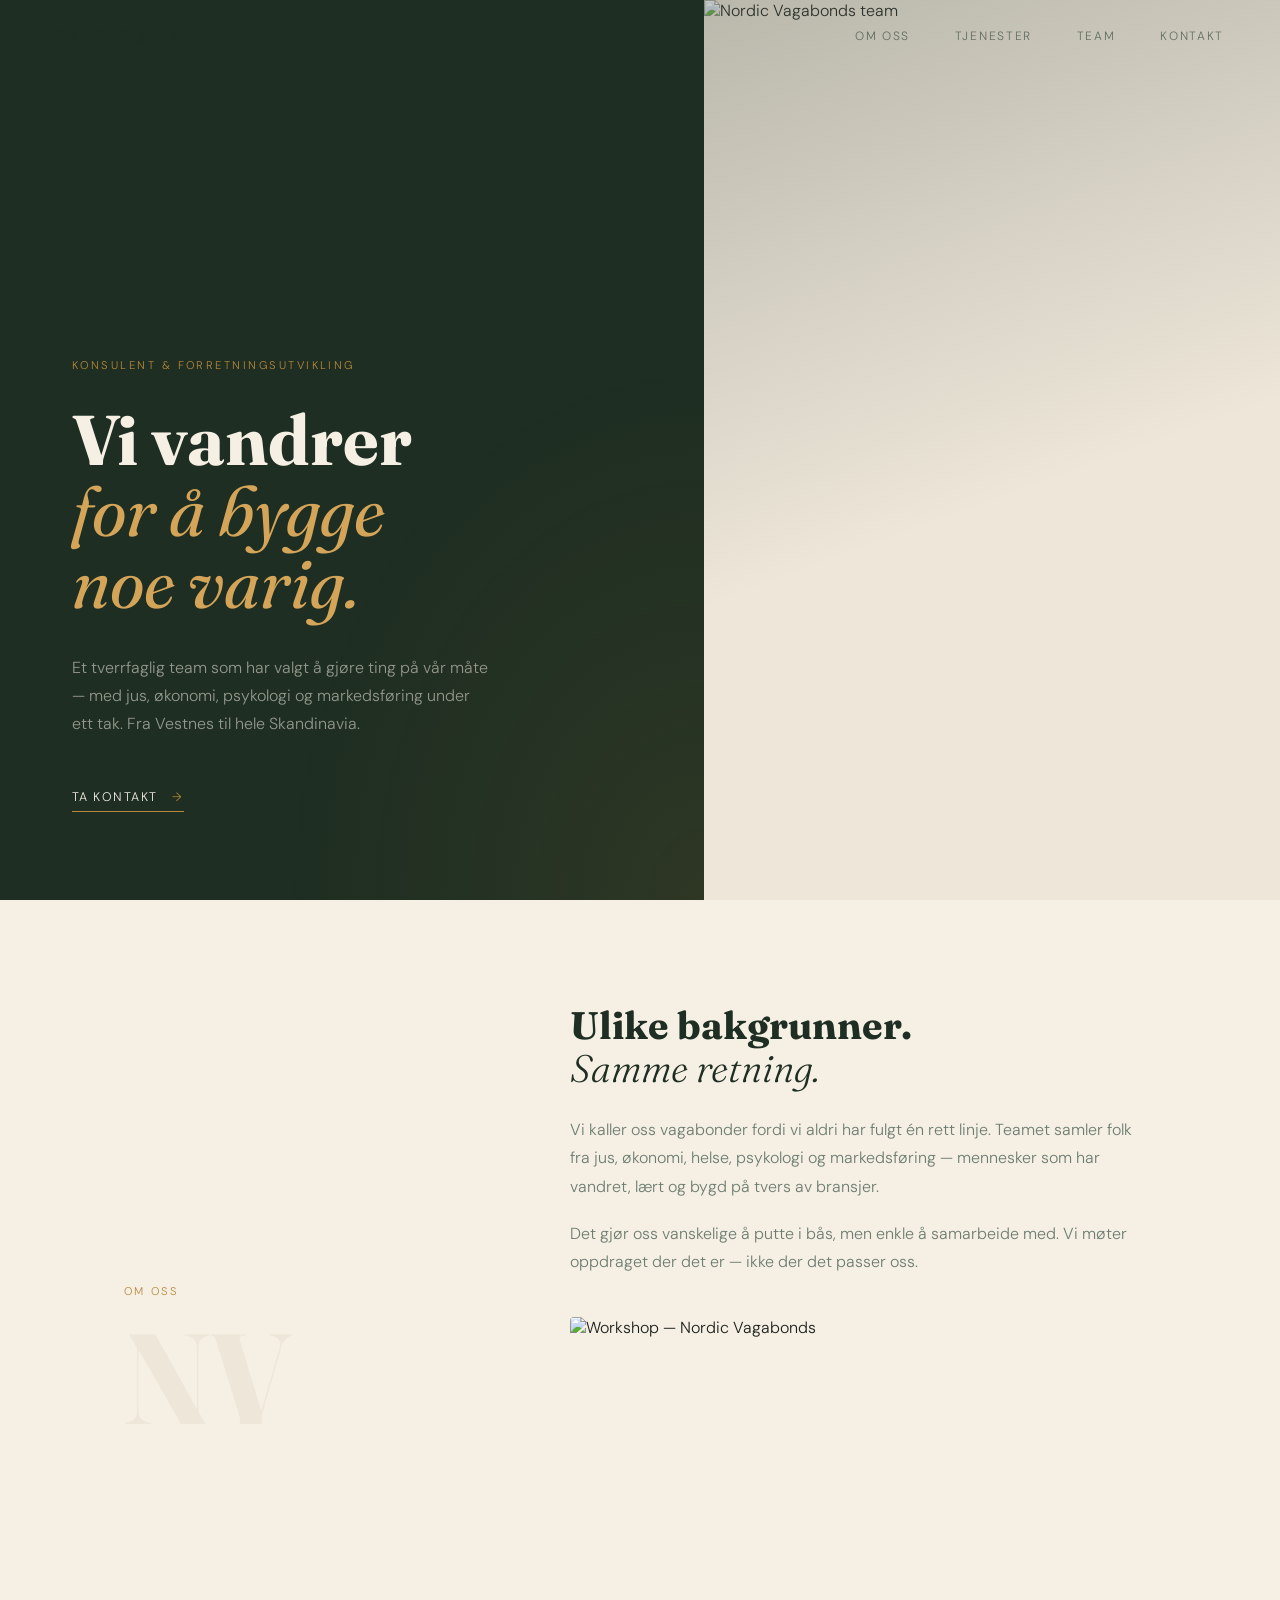
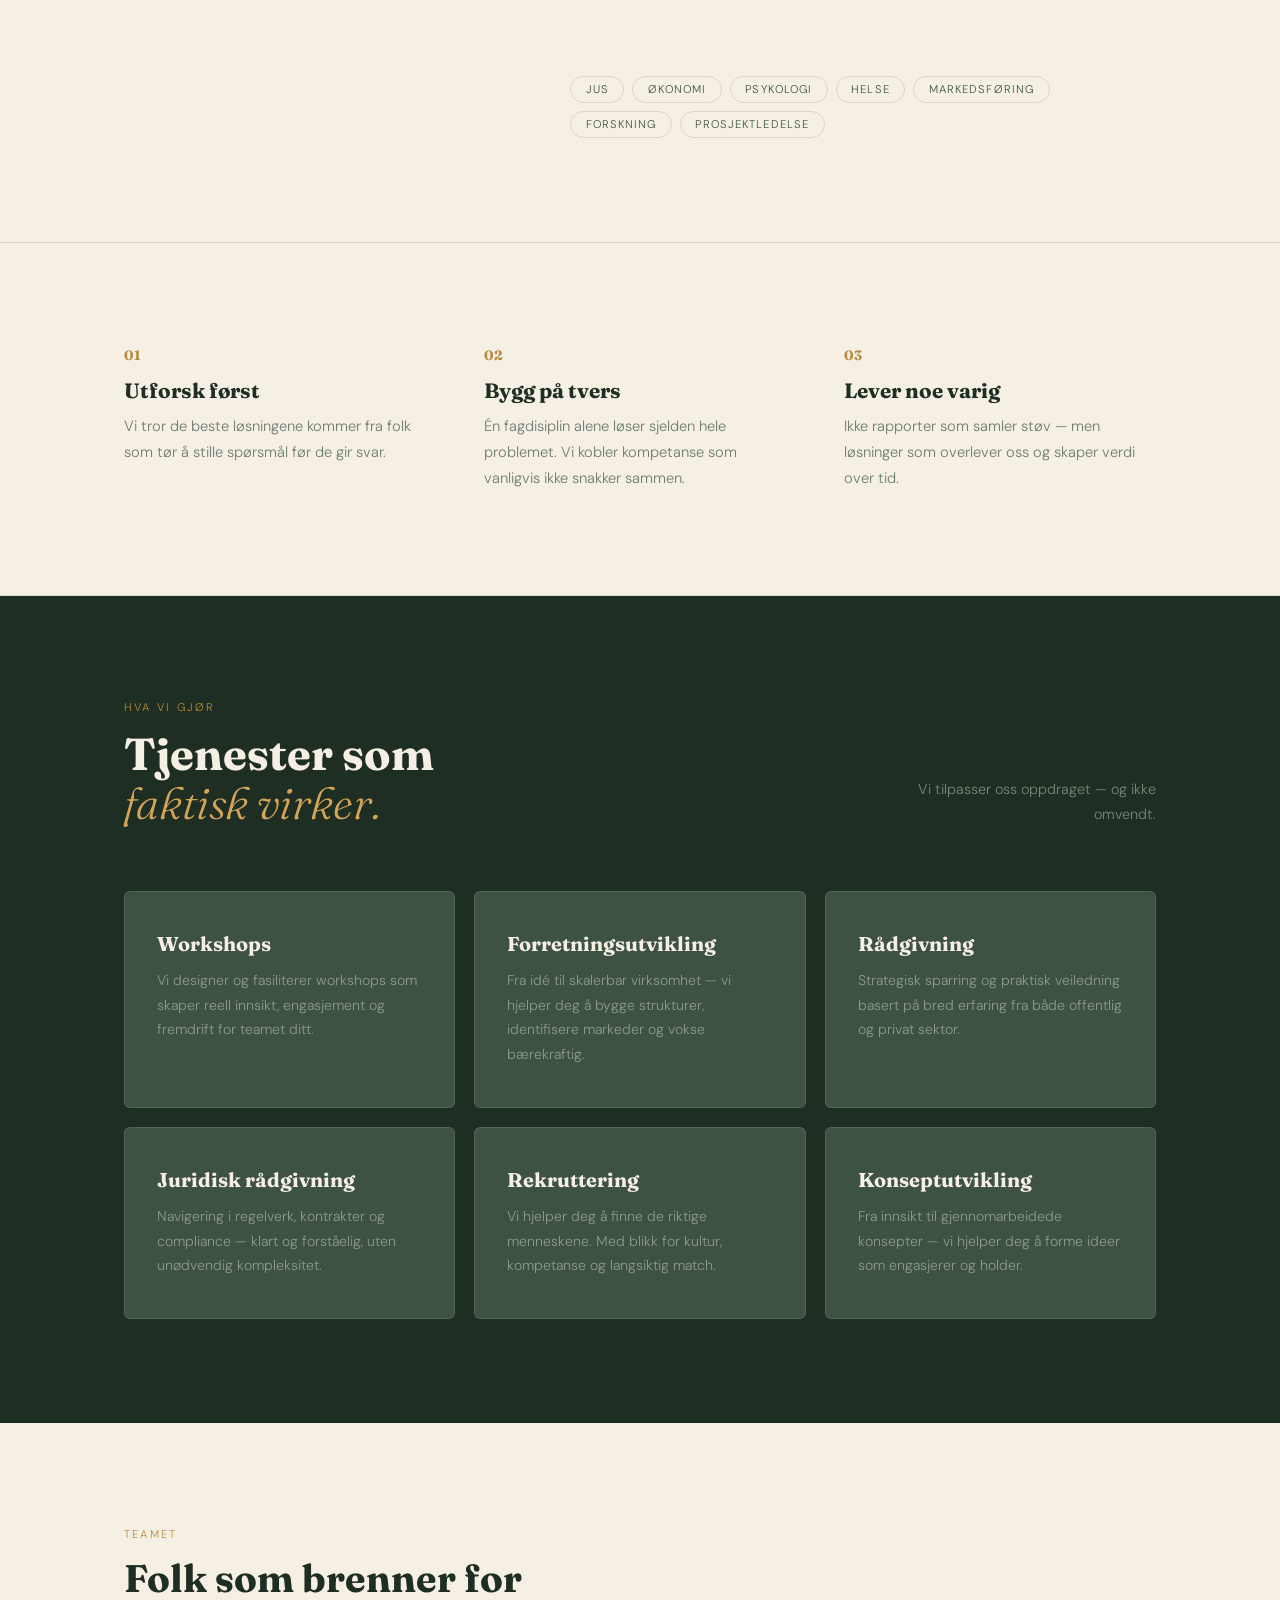
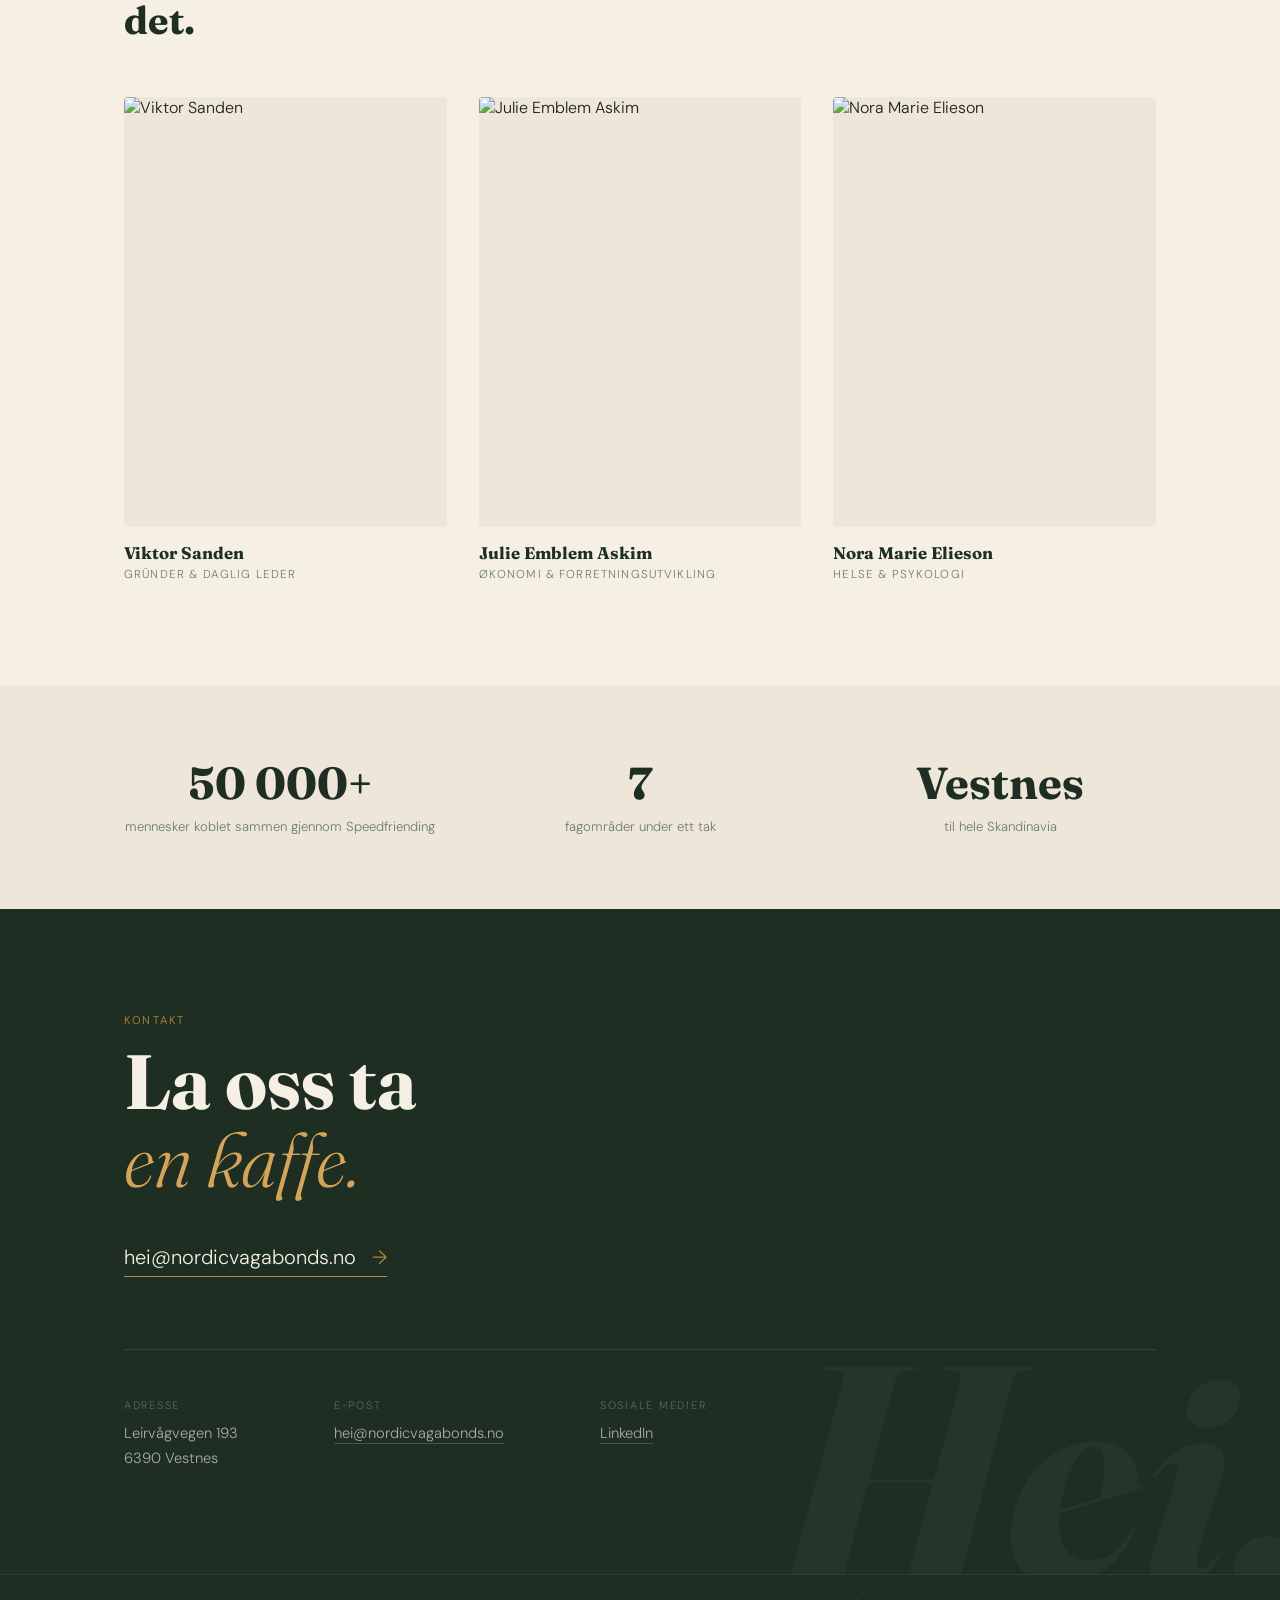
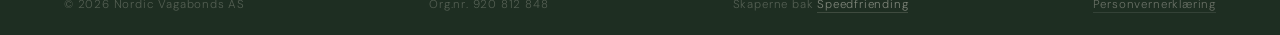
==== commit ee49b936: "Round 2: identity, philosophy, and trust - Rewrite hero: "Vi vandrer for å bygge noe varig" — captur" ====
--- a/index.html
+++ b/index.html
@@ -196,6 +196,24 @@
   font-size:.7rem; letter-spacing:.1em; text-transform:uppercase;
   border:1px solid var(--line); color:var(--sage);
   padding:.35rem .9rem; border-radius:100px;
+}
+
+/* ─── PHILOSOPHY ──────────────────────── */
+.philosophy { border-top:1px solid var(--line); }
+.philosophy-grid {
+  display:grid; grid-template-columns:repeat(3,1fr); gap:3rem;
+}
+.philosophy-number {
+  display:block; font-family:'Fraunces',serif;
+  font-size:.85rem; font-weight:700; color:var(--gold);
+  margin-bottom:1rem;
+}
+.philosophy-item h3 {
+  font-family:'Fraunces',serif; font-size:1.3rem; font-weight:700;
+  color:var(--forest); margin-bottom:.65rem; line-height:1.2;
+}
+.philosophy-item p {
+  font-size:.92rem; line-height:1.75; color:var(--muted);
 }
 
 /* ─── DIVIDER ─────────────────────────── */
@@ -371,6 +389,7 @@
   .hero-img { height:55vw; }
   .nv-wrap { padding:0 2rem; }
   .about-grid { grid-template-columns:1fr; gap:2.5rem; }
+  .philosophy-grid { grid-template-columns:1fr; gap:2.5rem; }
   .services-list { grid-template-columns:1fr 1fr; gap:1rem; }
   .profiles { grid-template-columns:1fr 1fr; }
   .services-head { flex-direction:column; align-items:flex-start; }
@@ -410,8 +429,8 @@
 <section class="hero">
   <div class="hero-text">
     <span class="hero-tag">Konsulent & forretningsutvikling</span>
-    <h1>Vi bygger<br><em>det som<br>betyr noe.</em></h1>
-    <p class="hero-body">Et skandinavisk byrå med bred kompetanse — jurister, økonomer, markedsførere og psykologer som jobber mot ett mål.</p>
+    <h1>Vi vandrer<br><em>for å bygge<br>noe varig.</em></h1>
+    <p class="hero-body">Et tverrfaglig team som har valgt å gjøre ting på vår måte — med jus, økonomi, psykologi og markedsføring under ett tak. Fra Vestnes til hele Skandinavia.</p>
     <a href="#kontakt" class="hero-cta">Ta kontakt</a>
   </div>
   <div class="hero-img">
@@ -429,9 +448,9 @@
         <div class="monogram">NV</div>
       </div>
       <div class="about-main nv-reveal">
-        <h2>Tverrfaglig lag.<br><em>Felles retning.</em></h2>
-        <p>Nordic Vagabonds AS er et lite konsulent- og forretningsutviklingsbyrå med bred bakgrunn. Teamet vårt dekker jus, økonomi, helse, psykologi og markedsføring — vi møter oppdraget der det er.</p>
-        <p>Vi tror den beste rådgivningen kommer fra folk som tør å utfordre, bygge og levere i samme åndedrag.</p>
+        <h2>Ulike bakgrunner.<br><em>Samme retning.</em></h2>
+        <p>Vi kaller oss vagabonder fordi vi aldri har fulgt én rett linje. Teamet samler folk fra jus, økonomi, helse, psykologi og markedsføring — mennesker som har vandret, lært og bygd på tvers av bransjer.</p>
+        <p>Det gjør oss vanskelige å putte i bås, men enkle å samarbeide med. Vi møter oppdraget der det er — ikke der det passer oss.</p>
         <div class="about-img">
           <img src="https://images.unsplash.com/photo-1522202176988-66273c2fd55f?w=900&q=80" alt="Workshop — Nordic Vagabonds" loading="lazy">
         </div>
@@ -449,6 +468,29 @@
   </div>
 </section>
 
+<!-- FILOSOFI -->
+<section class="nv-section philosophy">
+  <div class="nv-wrap">
+    <div class="philosophy-grid">
+      <div class="philosophy-item nv-reveal">
+        <span class="philosophy-number">01</span>
+        <h3>Utforsk først</h3>
+        <p>Vi tror de beste løsningene kommer fra folk som tør å stille spørsmål før de gir svar.</p>
+      </div>
+      <div class="philosophy-item nv-reveal">
+        <span class="philosophy-number">02</span>
+        <h3>Bygg på tvers</h3>
+        <p>Én fagdisiplin alene løser sjelden hele problemet. Vi kobler kompetanse som vanligvis ikke snakker sammen.</p>
+      </div>
+      <div class="philosophy-item nv-reveal">
+        <span class="philosophy-number">03</span>
+        <h3>Lever noe varig</h3>
+        <p>Ikke rapporter som samler støv — men løsninger som overlever oss og skaper verdi over tid.</p>
+      </div>
+    </div>
+  </div>
+</section>
+
 <hr class="nv-rule">
 
 <!-- TJENESTER -->
@@ -571,6 +613,7 @@
   <span>&copy; 2026 Nordic Vagabonds AS</span>
   <span>Org.nr. 920 812 848</span>
   <span>Skaperne bak <a href="https://speedfriending.no" target="_blank" rel="noopener" style="color:rgba(245,239,228,.45); border-bottom:1px solid rgba(245,239,228,.15);">Speedfriending</a></span>
+  <span><a href="personvern.html" style="color:rgba(245,239,228,.35); border-bottom:1px solid rgba(245,239,228,.1);">Personvernerklæring</a></span>
 </footer>
 
 <script>
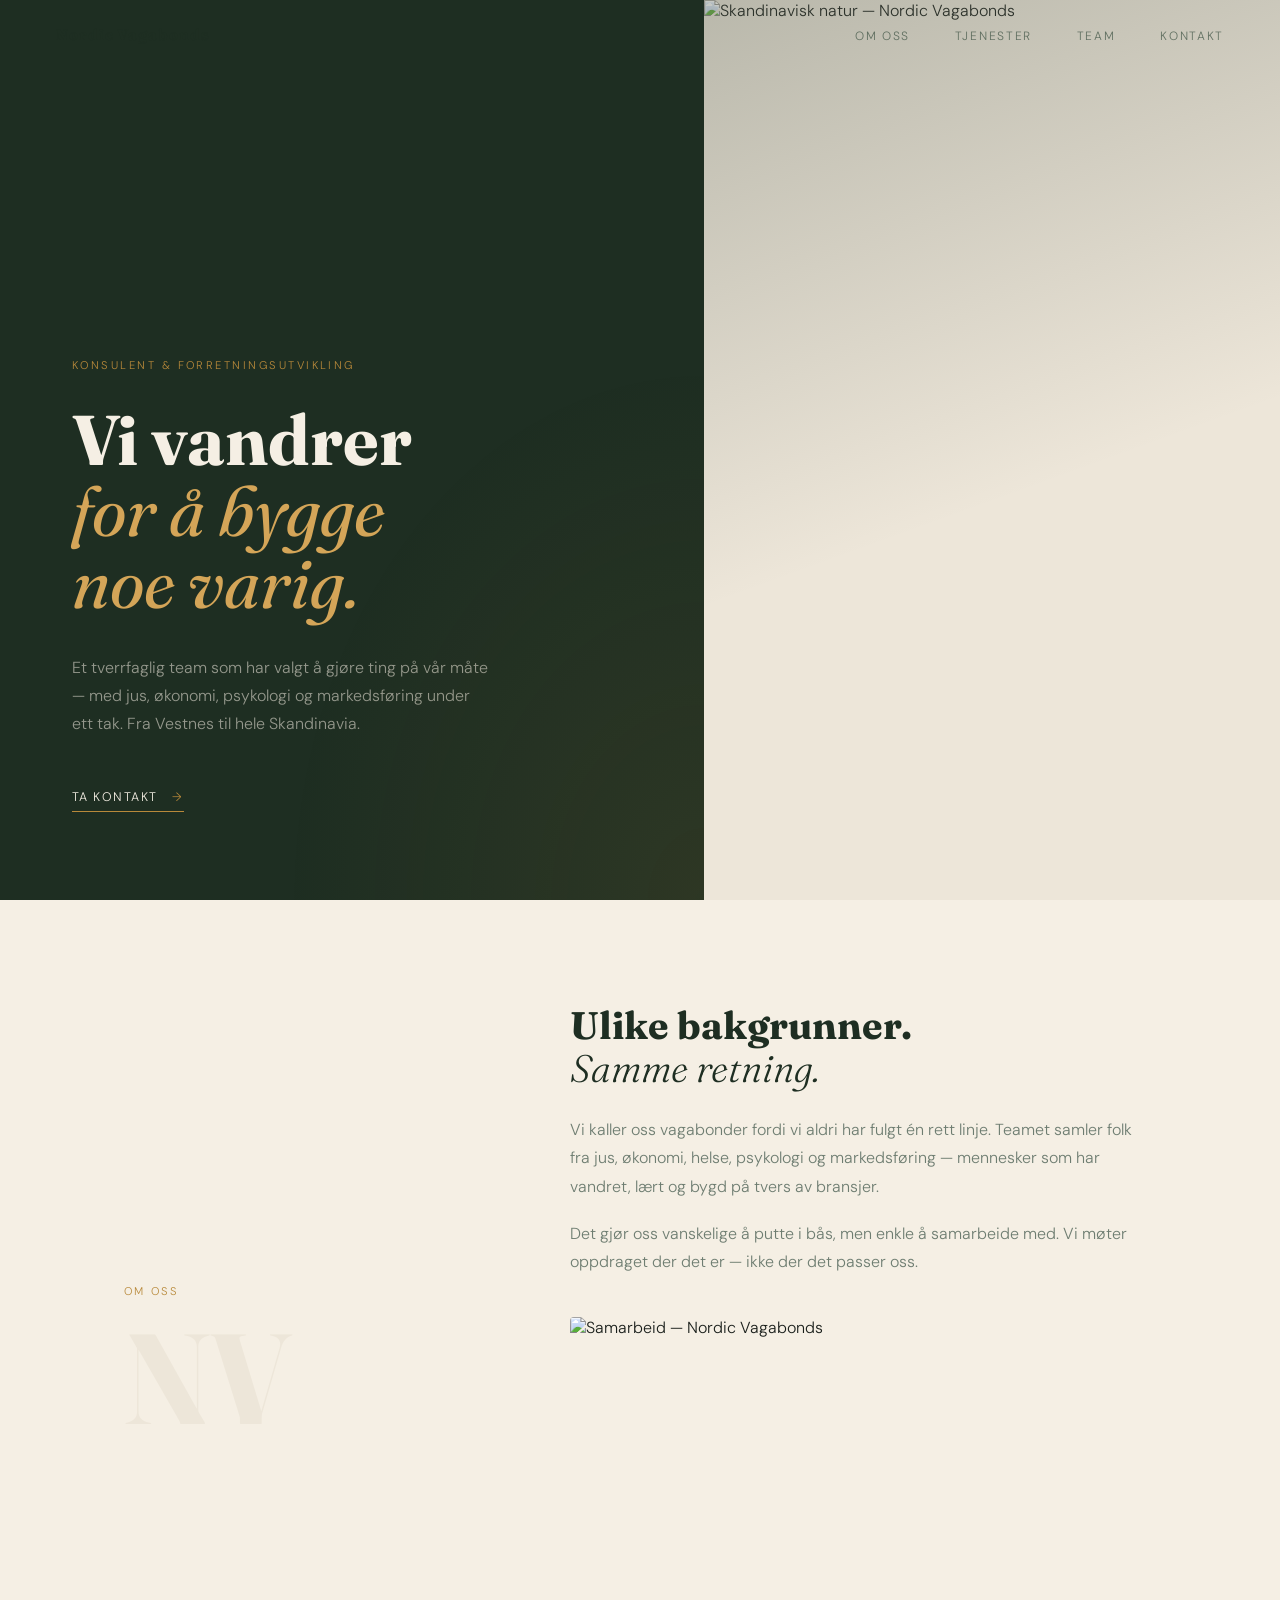
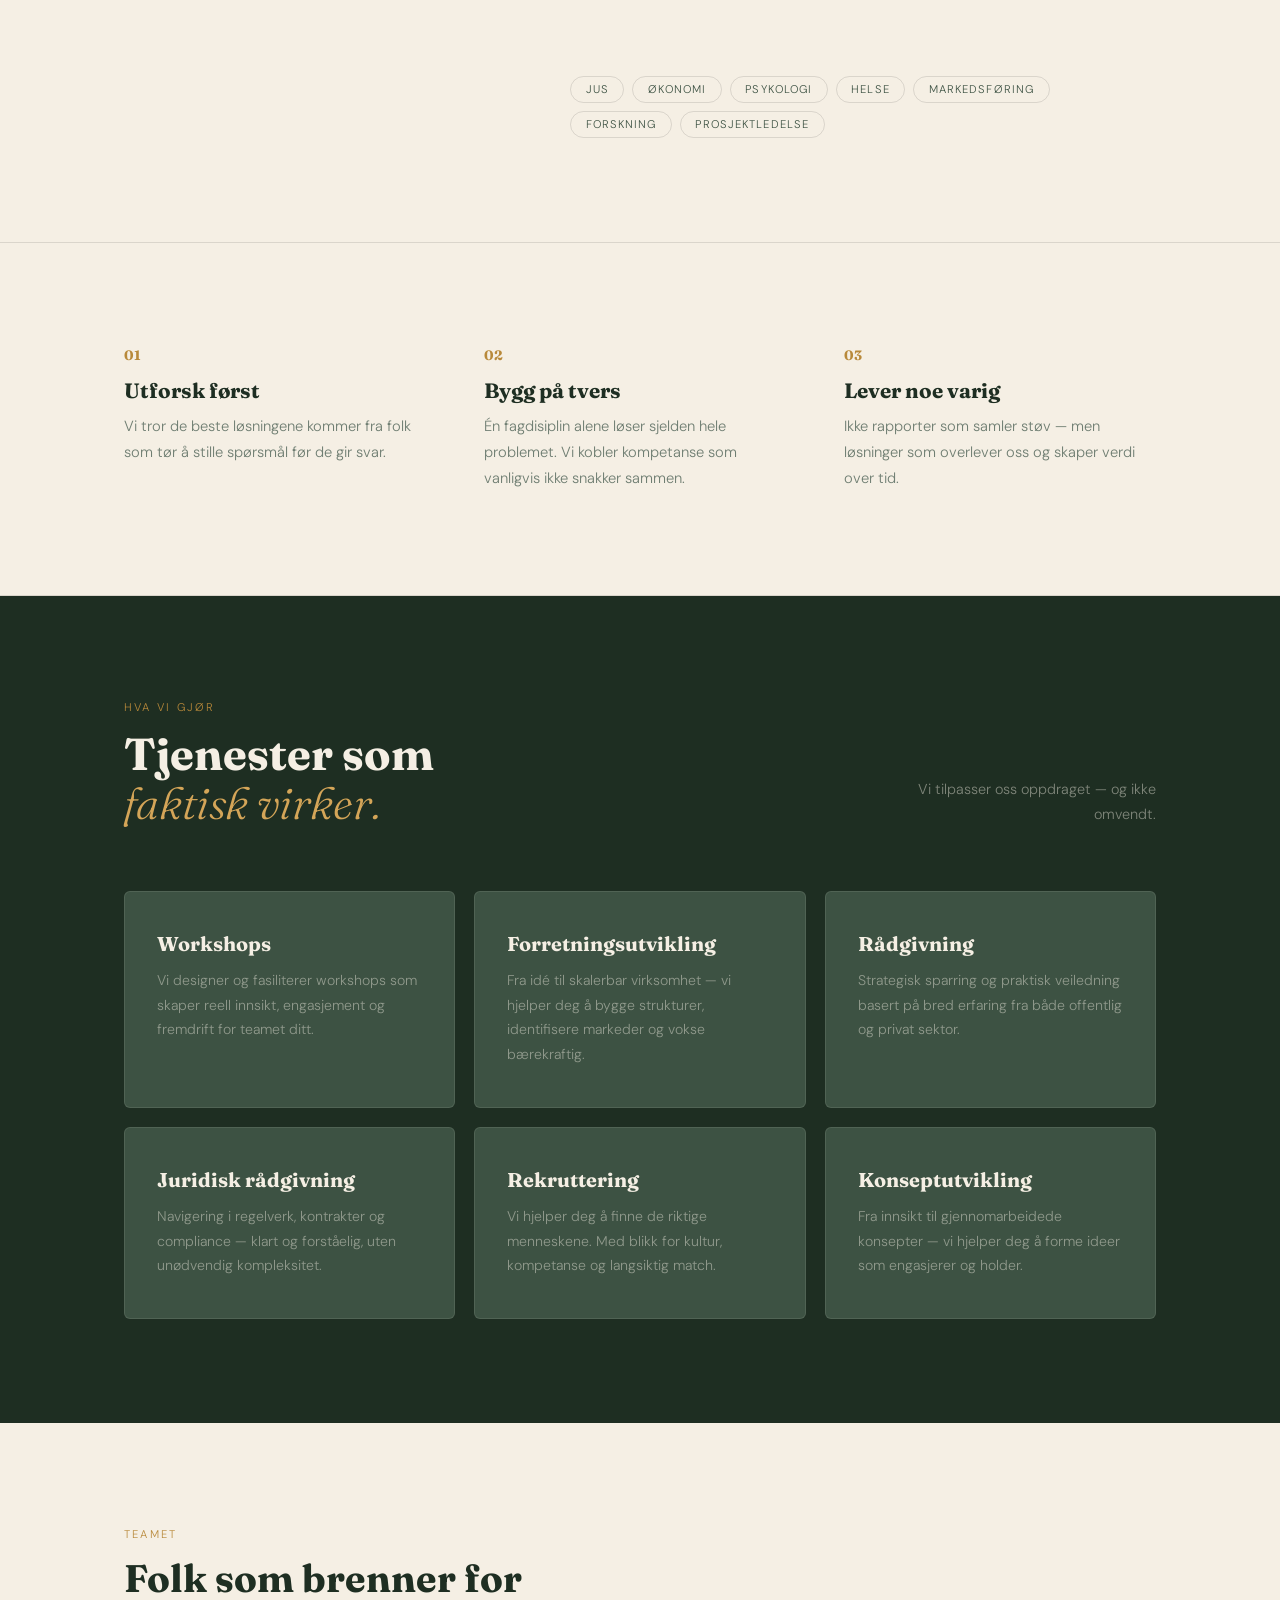
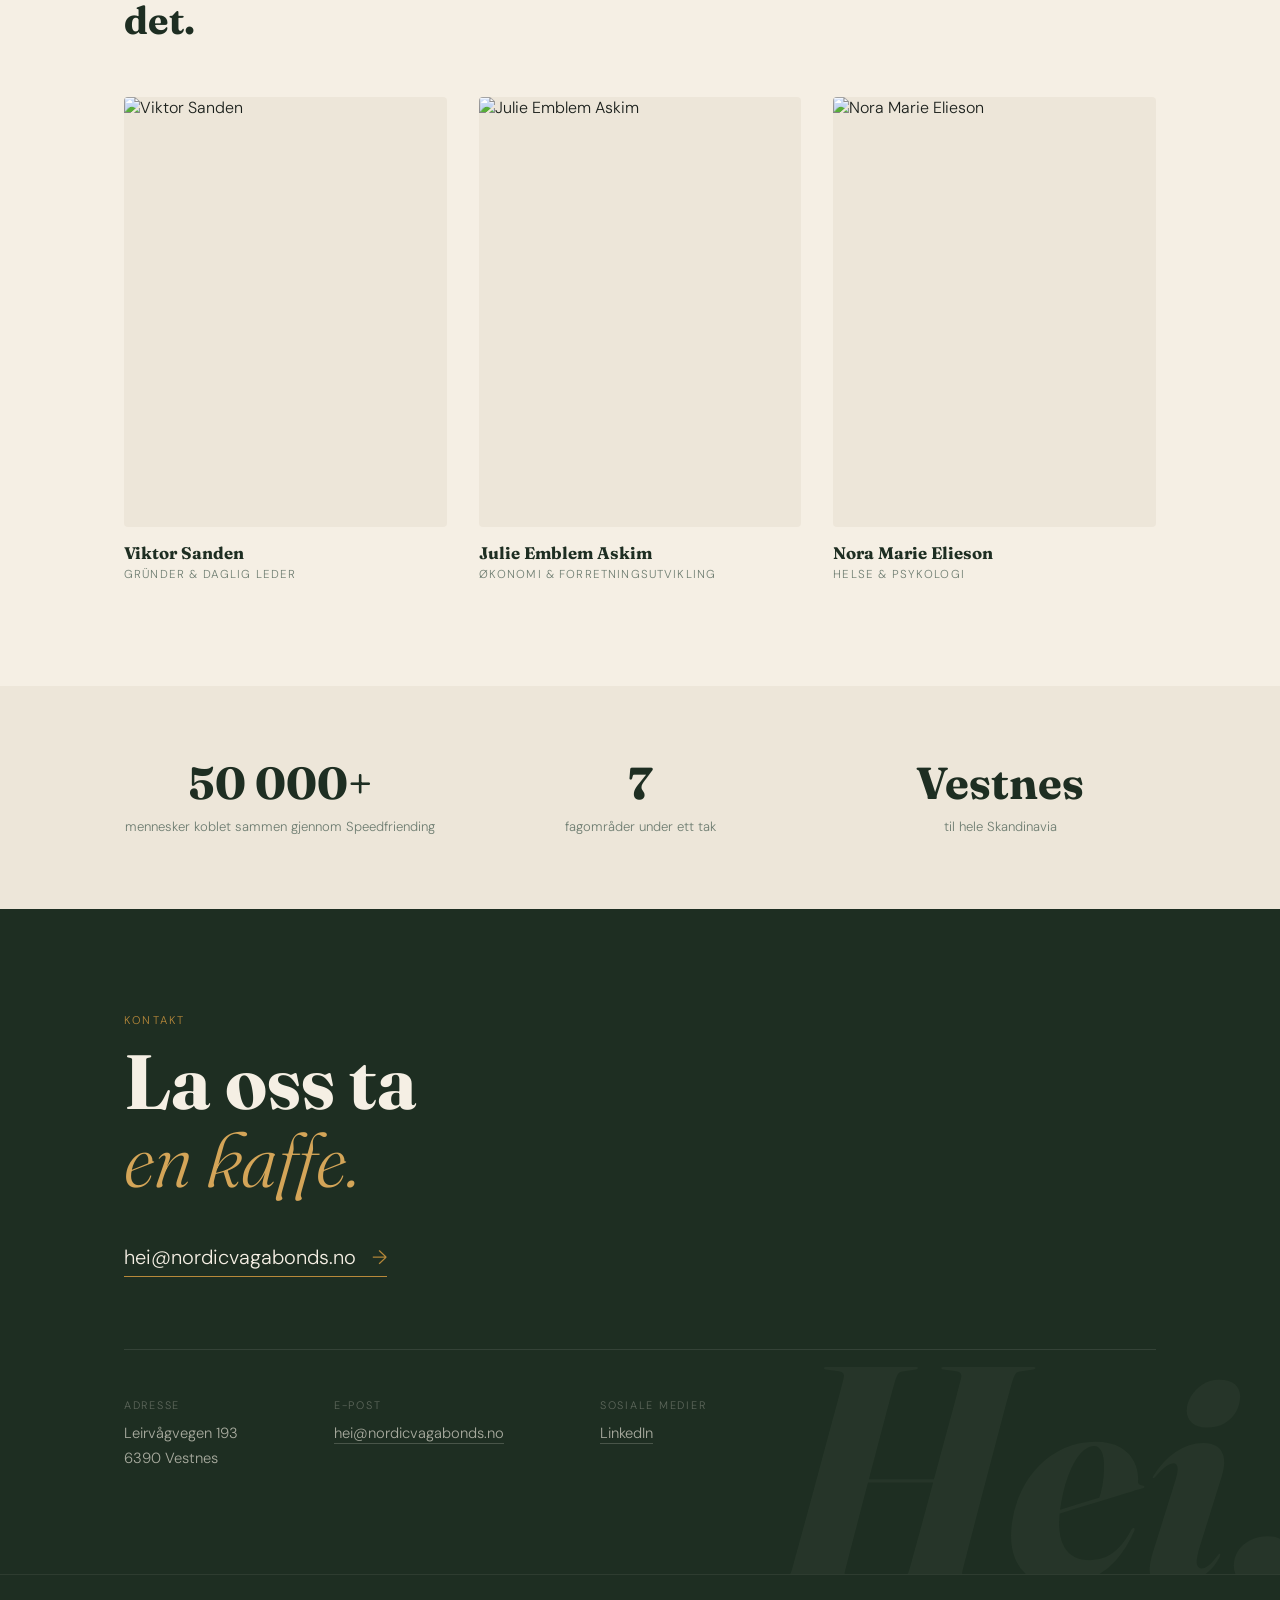
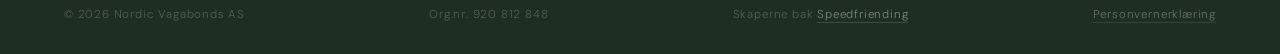
==== commit 113db49f: "Round 3: stronger imagery and polish - Hero image: mountain landscape matching vagabond identity - A" ====
--- a/index.html
+++ b/index.html
@@ -11,7 +11,7 @@
   <meta property="og:description" content="Et skandinavisk byrå med bred kompetanse — jurister, økonomer, markedsførere og psykologer som jobber mot ett mål.">
   <meta property="og:type" content="website">
   <meta property="og:url" content="https://nordicvagabonds.no">
-  <meta property="og:image" content="https://images.unsplash.com/photo-1600880292203-757bb62b4baf?w=1200&h=630&fit=crop&q=80">
+  <meta property="og:image" content="https://images.unsplash.com/photo-1506905925346-21bda4d32df4?w=1200&h=630&fit=crop&q=80">
   <meta property="og:locale" content="nb_NO">
   <meta property="og:site_name" content="Nordic Vagabonds">
 
@@ -19,7 +19,7 @@
   <meta name="twitter:card" content="summary_large_image">
   <meta name="twitter:title" content="Nordic Vagabonds — Konsulent & forretningsutvikling">
   <meta name="twitter:description" content="Et skandinavisk byrå med bred kompetanse — jurister, økonomer, markedsførere og psykologer.">
-  <meta name="twitter:image" content="https://images.unsplash.com/photo-1600880292203-757bb62b4baf?w=1200&h=630&fit=crop&q=80">
+  <meta name="twitter:image" content="https://images.unsplash.com/photo-1506905925346-21bda4d32df4?w=1200&h=630&fit=crop&q=80">
 
   <!-- Favicon -->
   <link rel="icon" href="data:image/svg+xml,<svg xmlns='http://www.w3.org/2000/svg' viewBox='0 0 100 100'><rect fill='%231e2e22' rx='16' width='100' height='100'/><text x='50' y='68' font-family='serif' font-size='52' font-weight='700' fill='%23f5efe4' text-anchor='middle'>NV</text></svg>">
@@ -50,7 +50,9 @@
   font-family:'DM Sans',sans-serif;
   font-weight:300;
   -webkit-font-smoothing:antialiased;
-}
+  opacity:0; animation:nv-fade .6s .05s forwards;
+}
+@keyframes nv-fade { to { opacity:1; } }
 img { max-width:100%; height:auto; display:block; }
 a { text-decoration:none; }
 
@@ -336,8 +338,9 @@
 .site-footer {
   background:var(--forest);
   border-top:1px solid rgba(245,239,228,.07);
-  padding:1.4rem 4rem;
+  padding:2rem 4rem;
   display:flex; justify-content:space-between; align-items:center;
+  flex-wrap:wrap; gap:.5rem 2rem;
 }
 .site-footer span { font-size:.72rem; color:rgba(245,239,228,.25); letter-spacing:.07em; }
 
@@ -434,7 +437,7 @@
     <a href="#kontakt" class="hero-cta">Ta kontakt</a>
   </div>
   <div class="hero-img">
-    <img src="https://images.unsplash.com/photo-1600880292203-757bb62b4baf?w=900&q=80" alt="Nordic Vagabonds team" loading="eager">
+    <img src="https://images.unsplash.com/photo-1506905925346-21bda4d32df4?w=900&q=80" alt="Skandinavisk natur — Nordic Vagabonds" loading="eager">
     <div class="hero-img-overlay"></div>
   </div>
 </section>
@@ -452,7 +455,7 @@
         <p>Vi kaller oss vagabonder fordi vi aldri har fulgt én rett linje. Teamet samler folk fra jus, økonomi, helse, psykologi og markedsføring — mennesker som har vandret, lært og bygd på tvers av bransjer.</p>
         <p>Det gjør oss vanskelige å putte i bås, men enkle å samarbeide med. Vi møter oppdraget der det er — ikke der det passer oss.</p>
         <div class="about-img">
-          <img src="https://images.unsplash.com/photo-1522202176988-66273c2fd55f?w=900&q=80" alt="Workshop — Nordic Vagabonds" loading="lazy">
+          <img src="https://images.unsplash.com/photo-1531482615713-2afd69097998?w=900&q=80" alt="Samarbeid — Nordic Vagabonds" loading="lazy">
         </div>
         <div class="tags">
           <span class="tag">Jus</span>
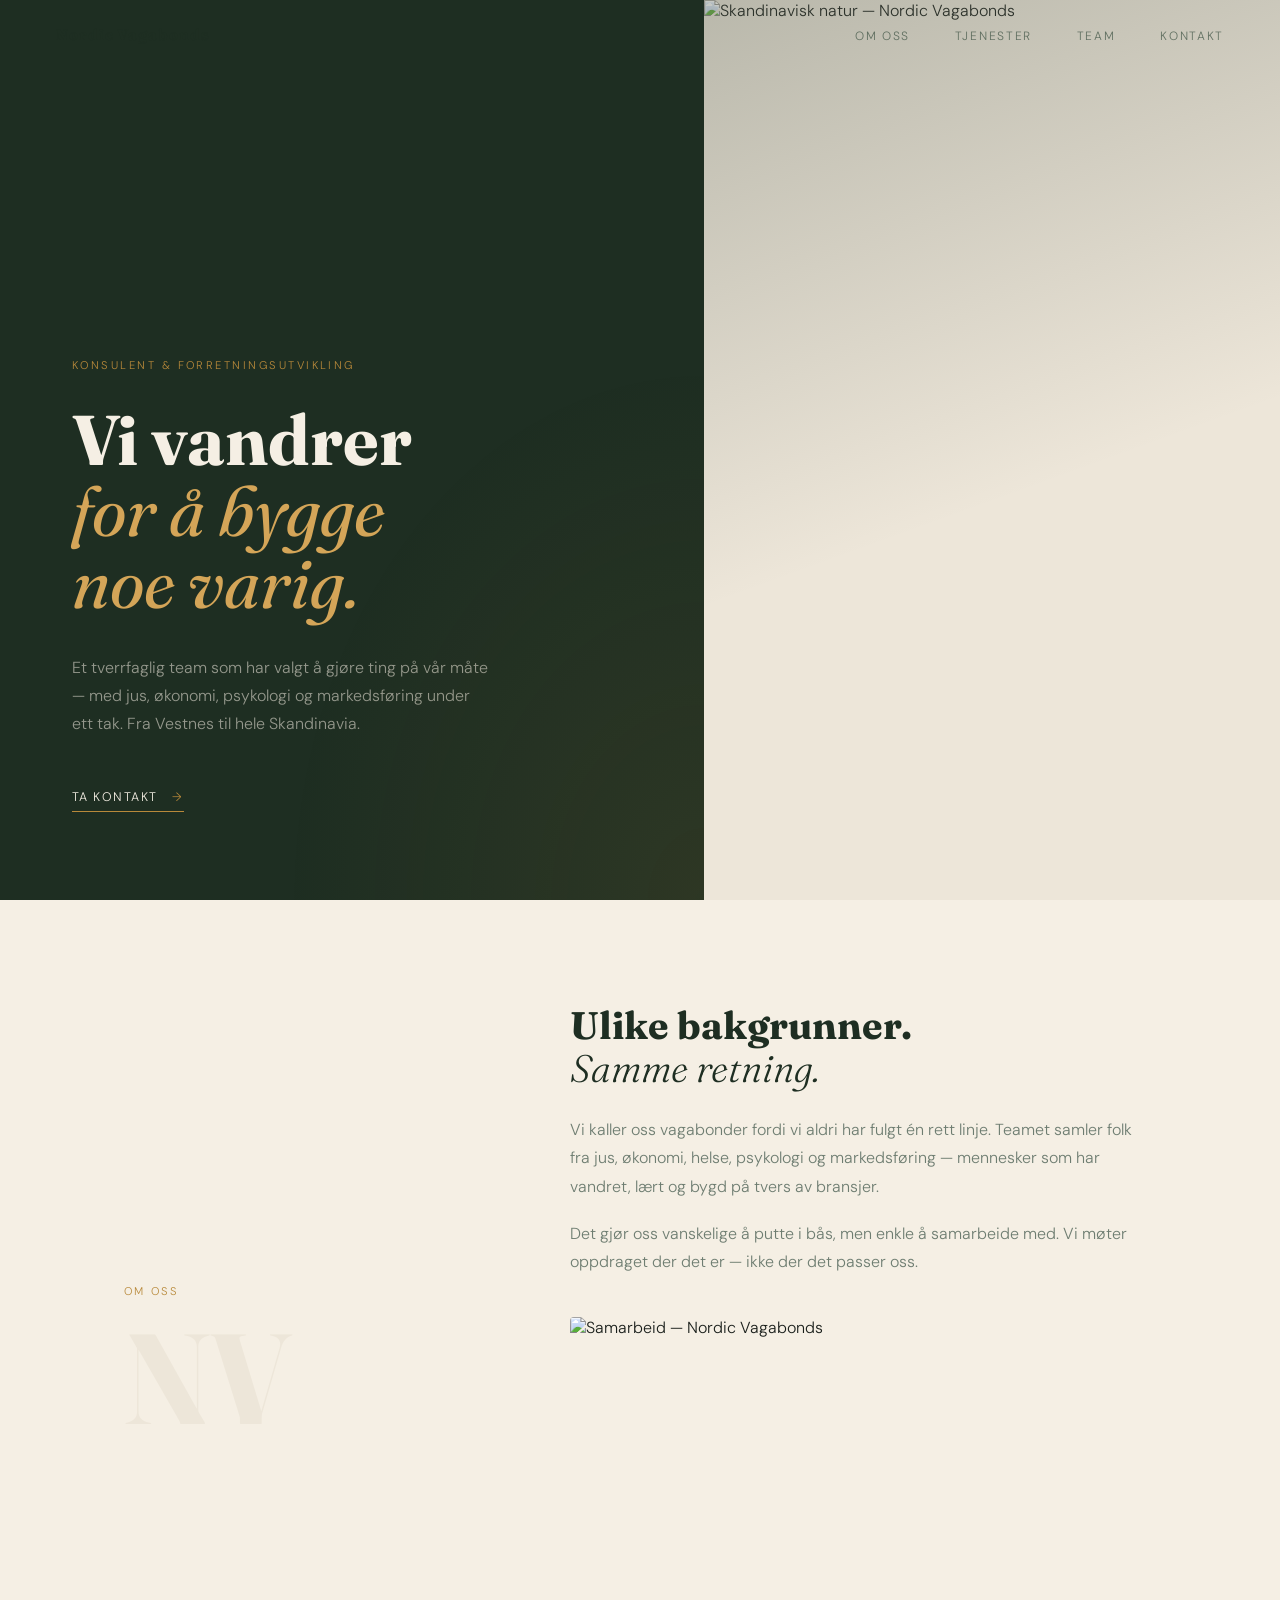
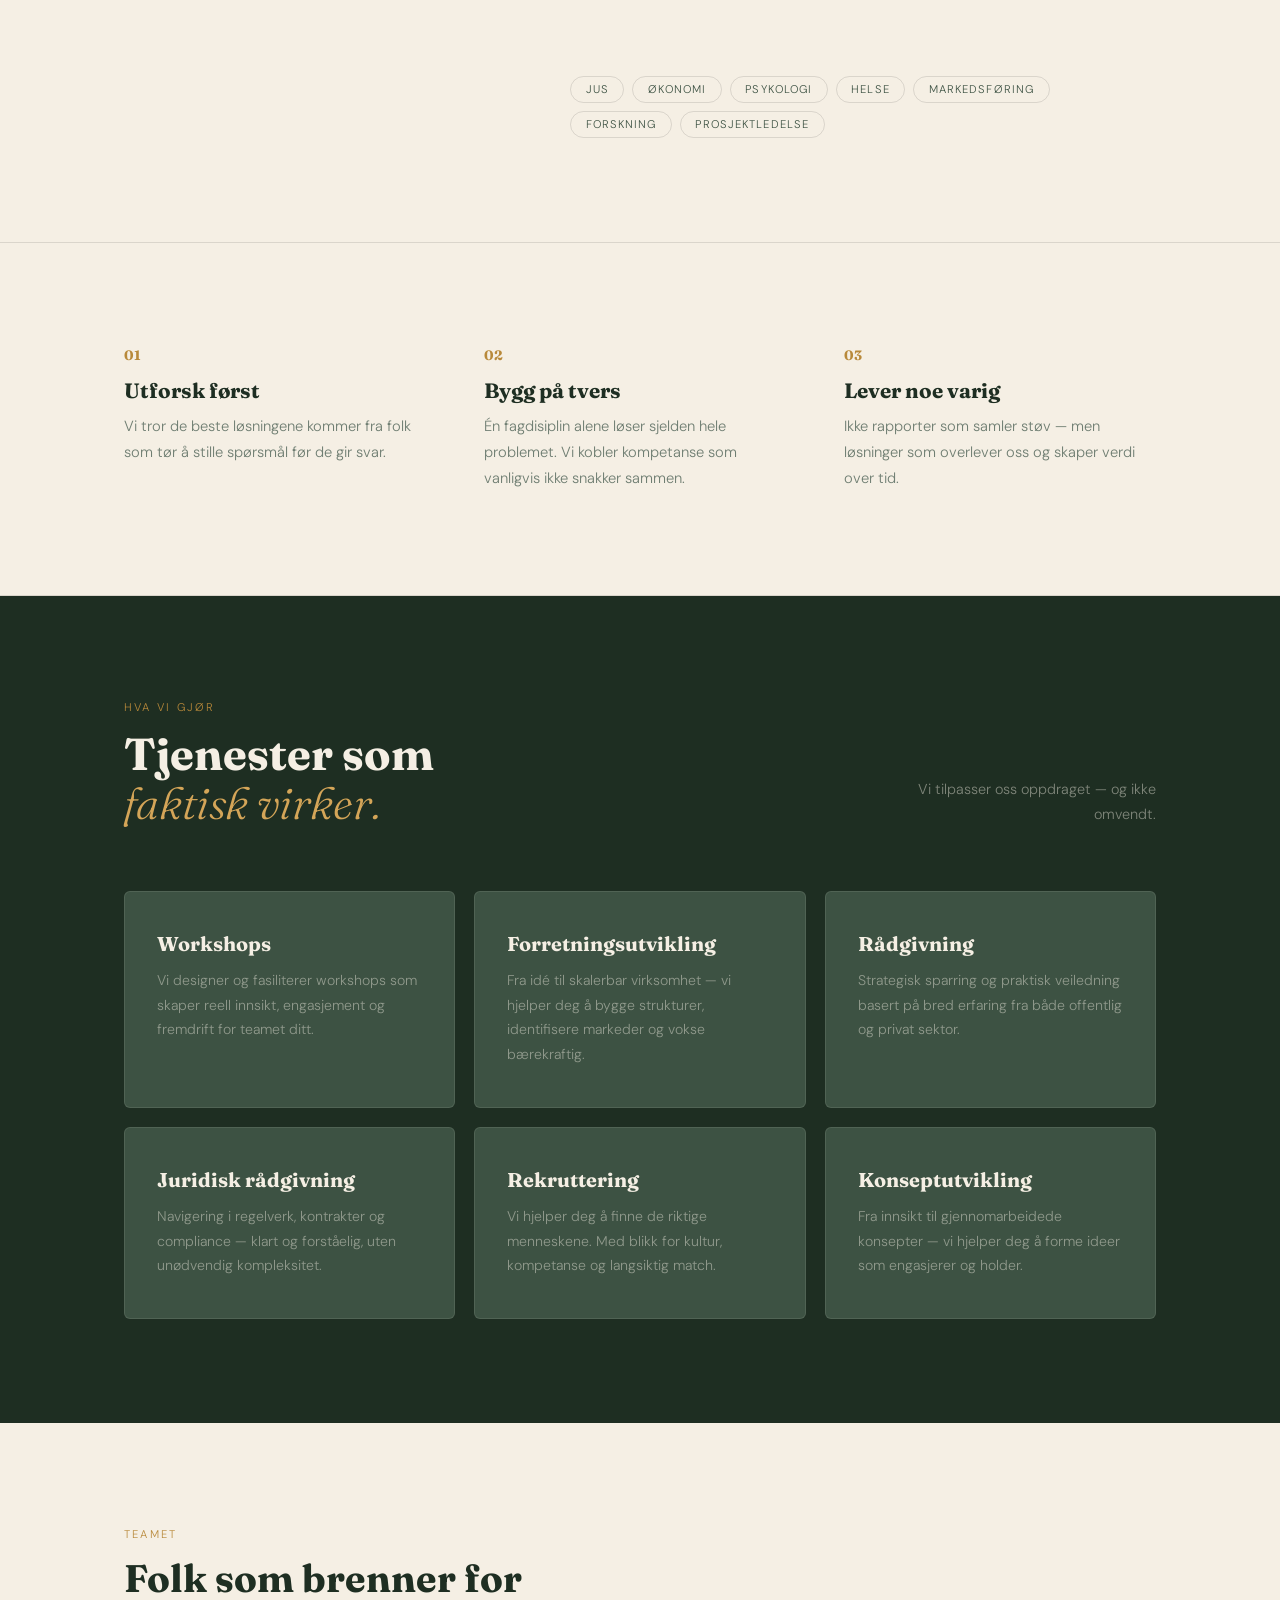
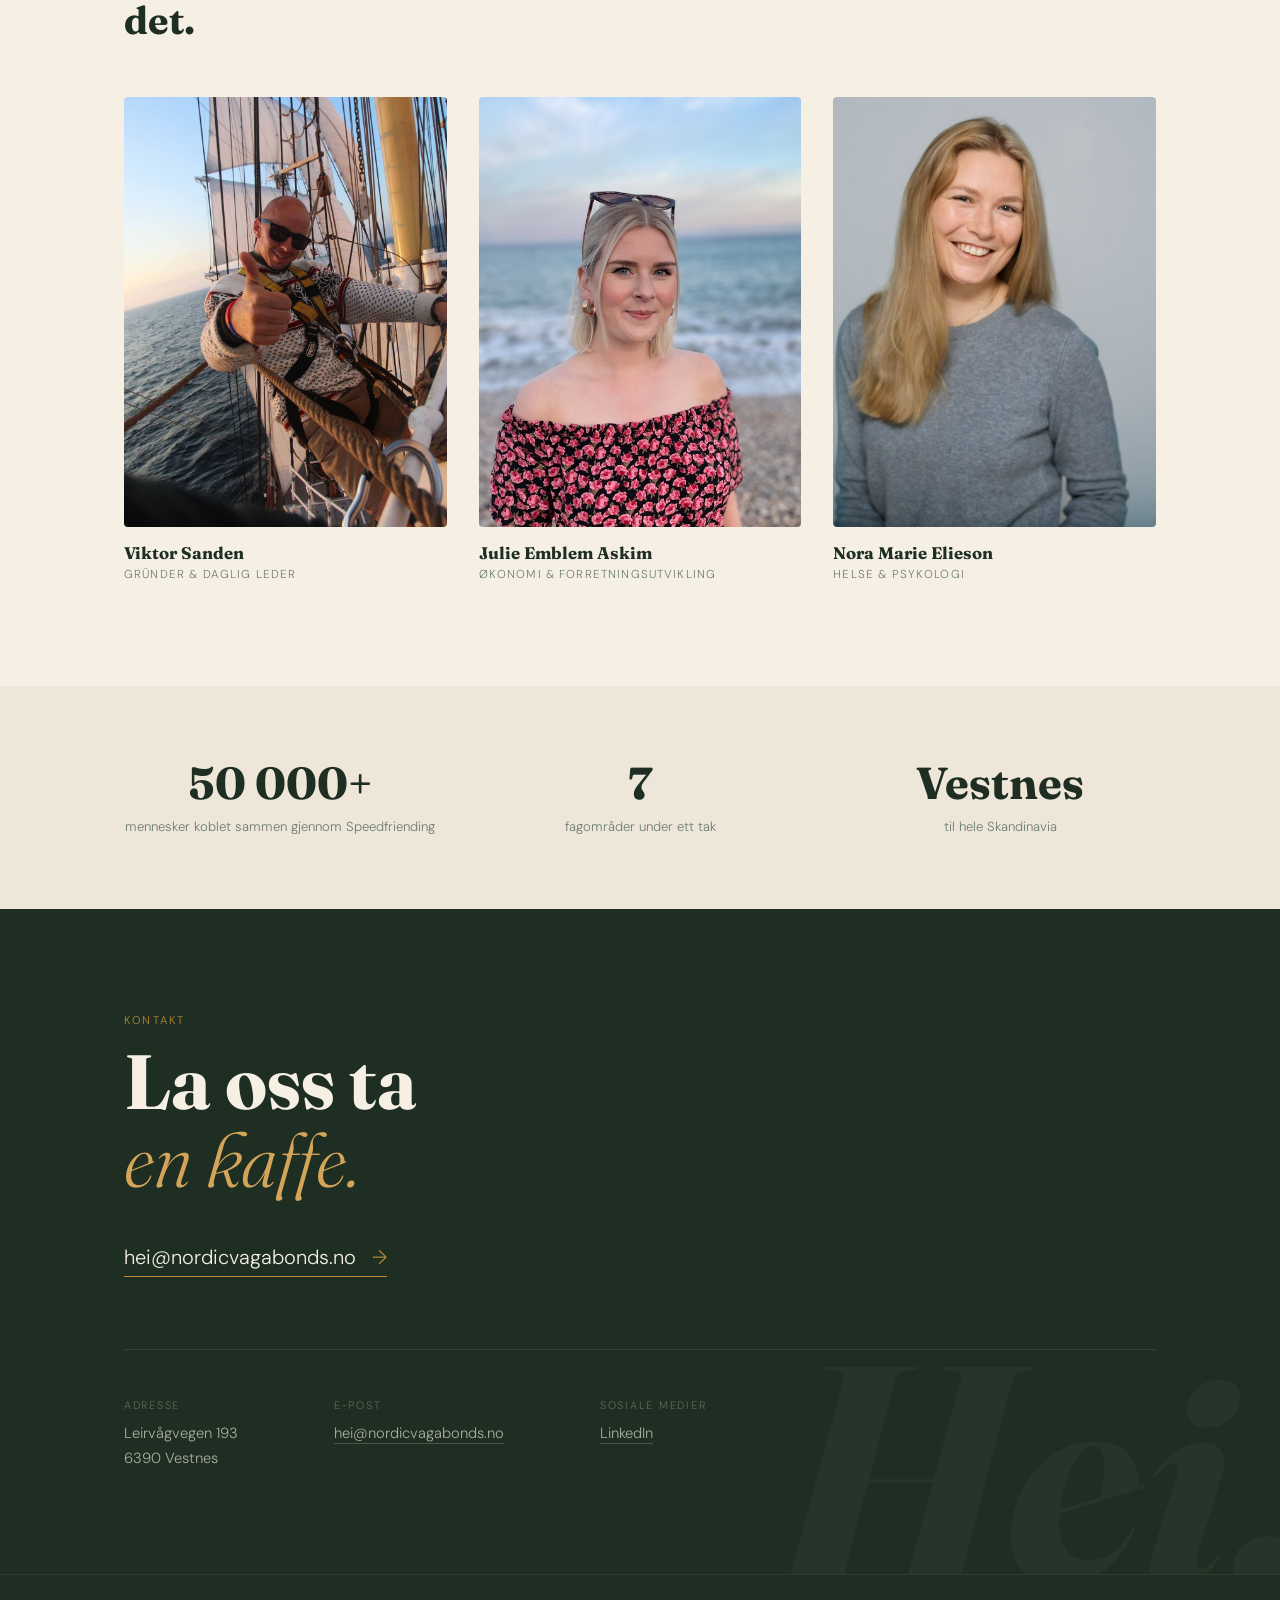
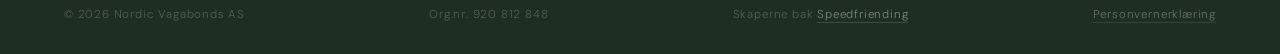
==== commit e0ae04f6: "Add real team photos: Viktor, Julie, Nora Replace Unsplash stock photos with actual team member port" ====
--- a/index.html
+++ b/index.html
@@ -545,21 +545,21 @@
     <div class="profiles">
       <div class="profile nv-reveal">
         <div class="profile-pic">
-          <img src="https://images.unsplash.com/photo-1507003211169-0a1dd7228f2d?w=480&h=640&fit=crop&q=80" alt="Viktor Sanden" loading="lazy">
+          <img src="img/viktor.jpg" alt="Viktor Sanden" loading="lazy">
         </div>
         <div class="profile-name">Viktor Sanden</div>
         <div class="profile-role">Gründer & Daglig leder</div>
       </div>
       <div class="profile nv-reveal">
         <div class="profile-pic">
-          <img src="https://images.unsplash.com/photo-1494790108377-be9c29b29330?w=480&h=640&fit=crop&q=80" alt="Julie Emblem Askim" loading="lazy">
+          <img src="img/julie.jpg" alt="Julie Emblem Askim" loading="lazy">
         </div>
         <div class="profile-name">Julie Emblem Askim</div>
         <div class="profile-role">Økonomi & forretningsutvikling</div>
       </div>
       <div class="profile nv-reveal">
         <div class="profile-pic">
-          <img src="https://images.unsplash.com/photo-1438761681033-6461ffad8d80?w=480&h=640&fit=crop&q=80" alt="Nora Marie Elieson" loading="lazy">
+          <img src="img/nora.jpg" alt="Nora Marie Elieson" loading="lazy">
         </div>
         <div class="profile-name">Nora Marie Elieson</div>
         <div class="profile-role">Helse & psykologi</div>
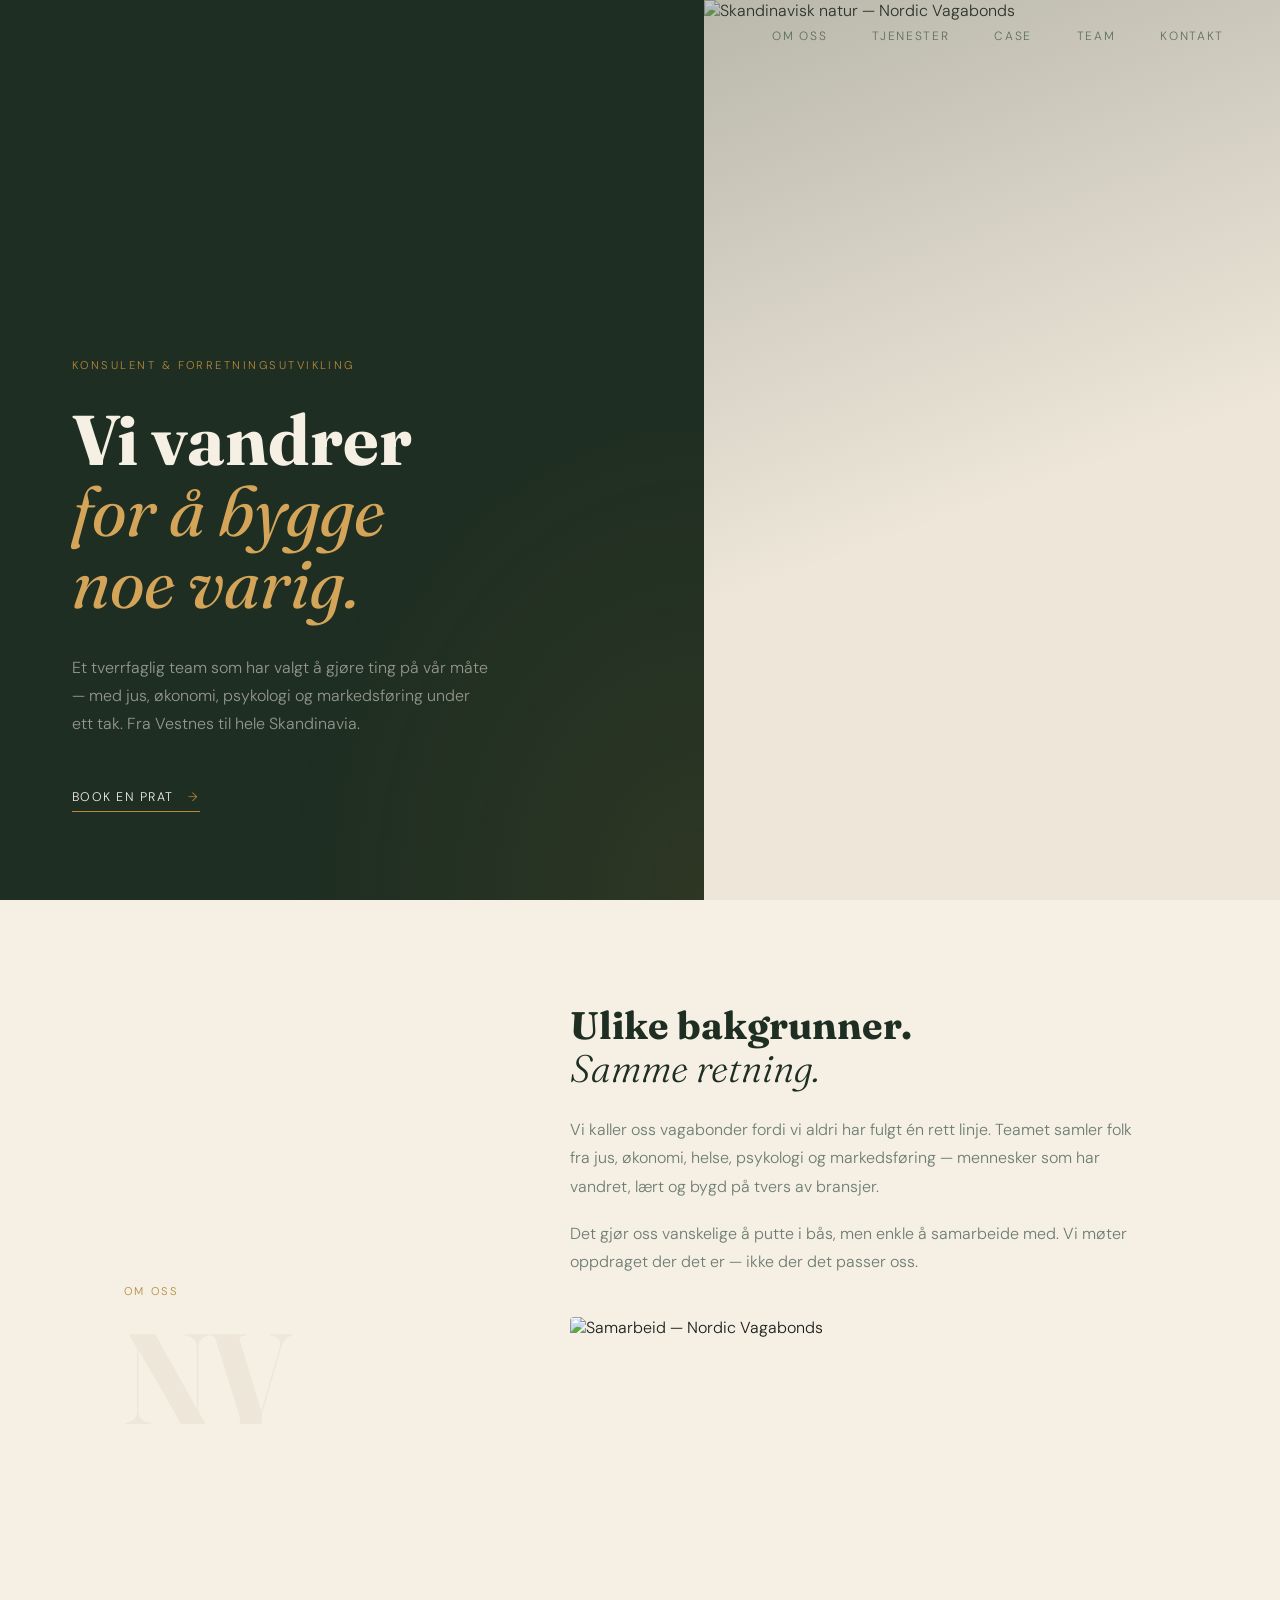
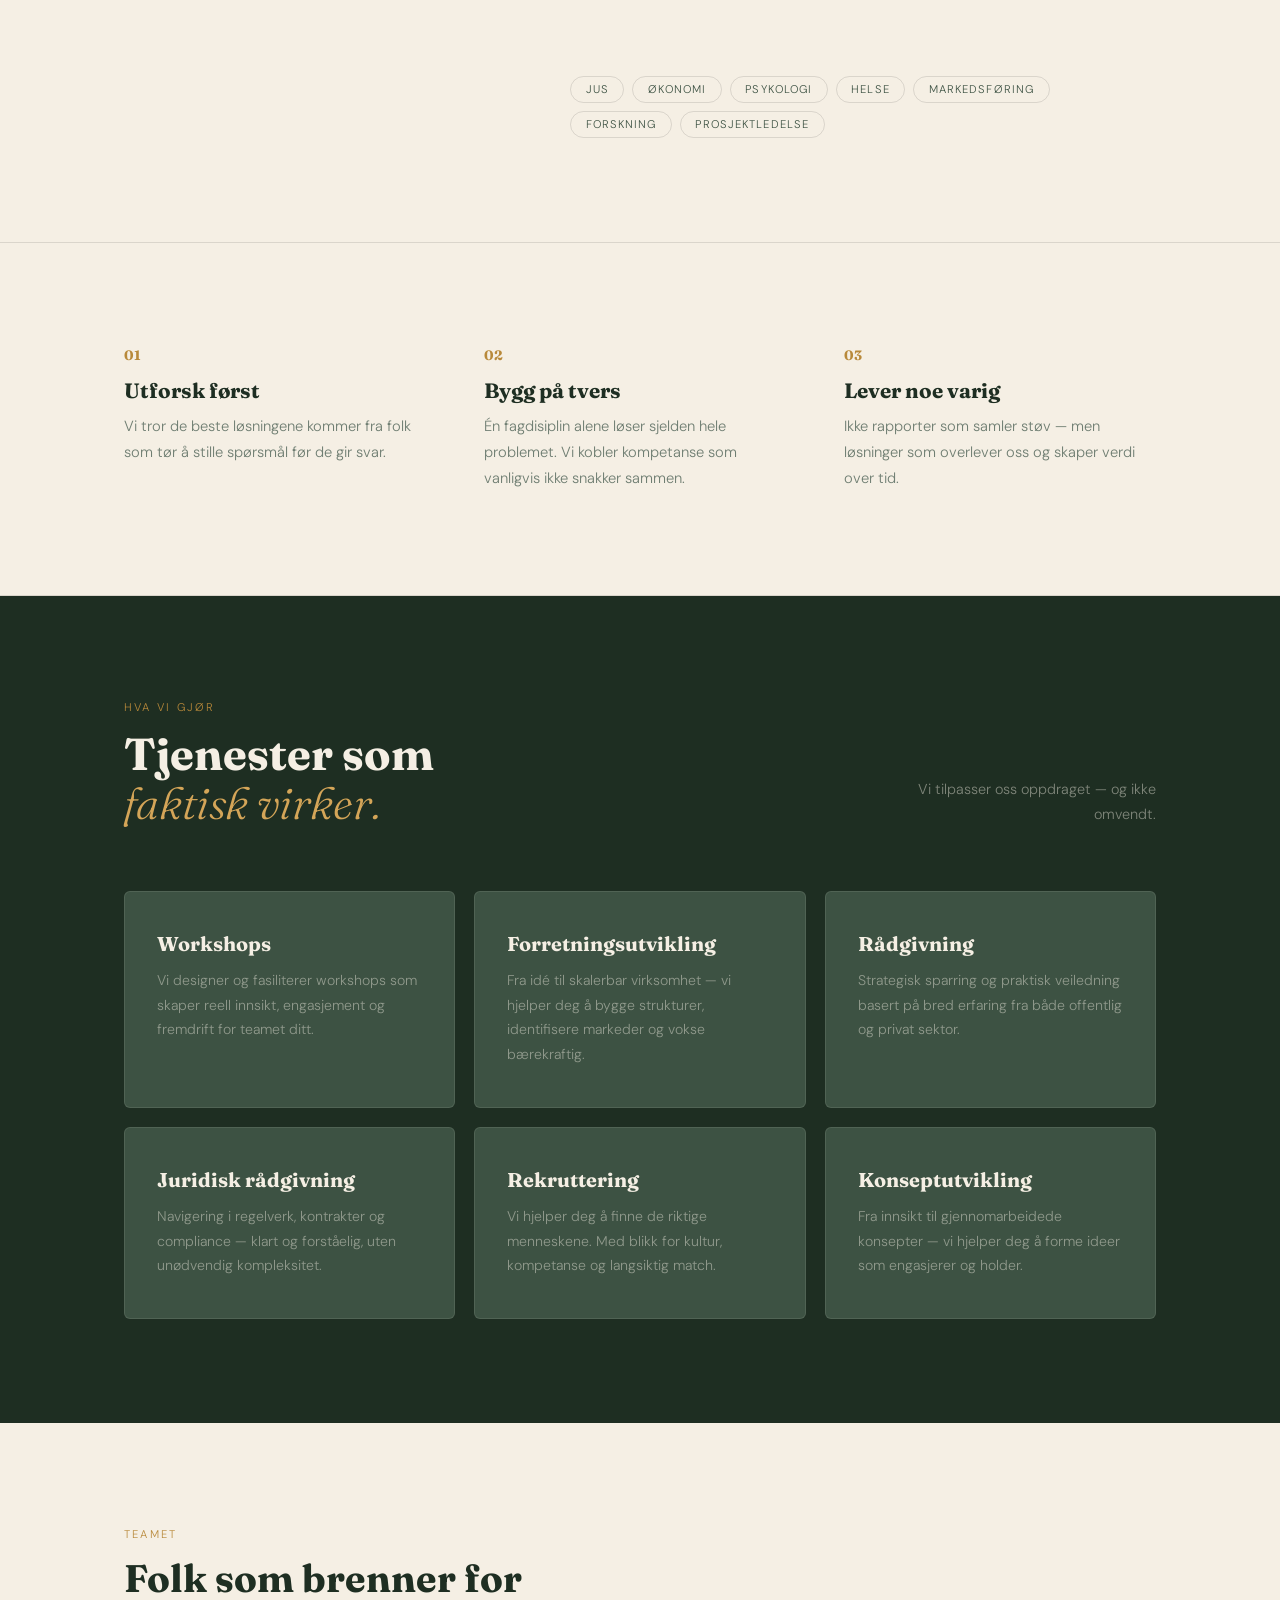
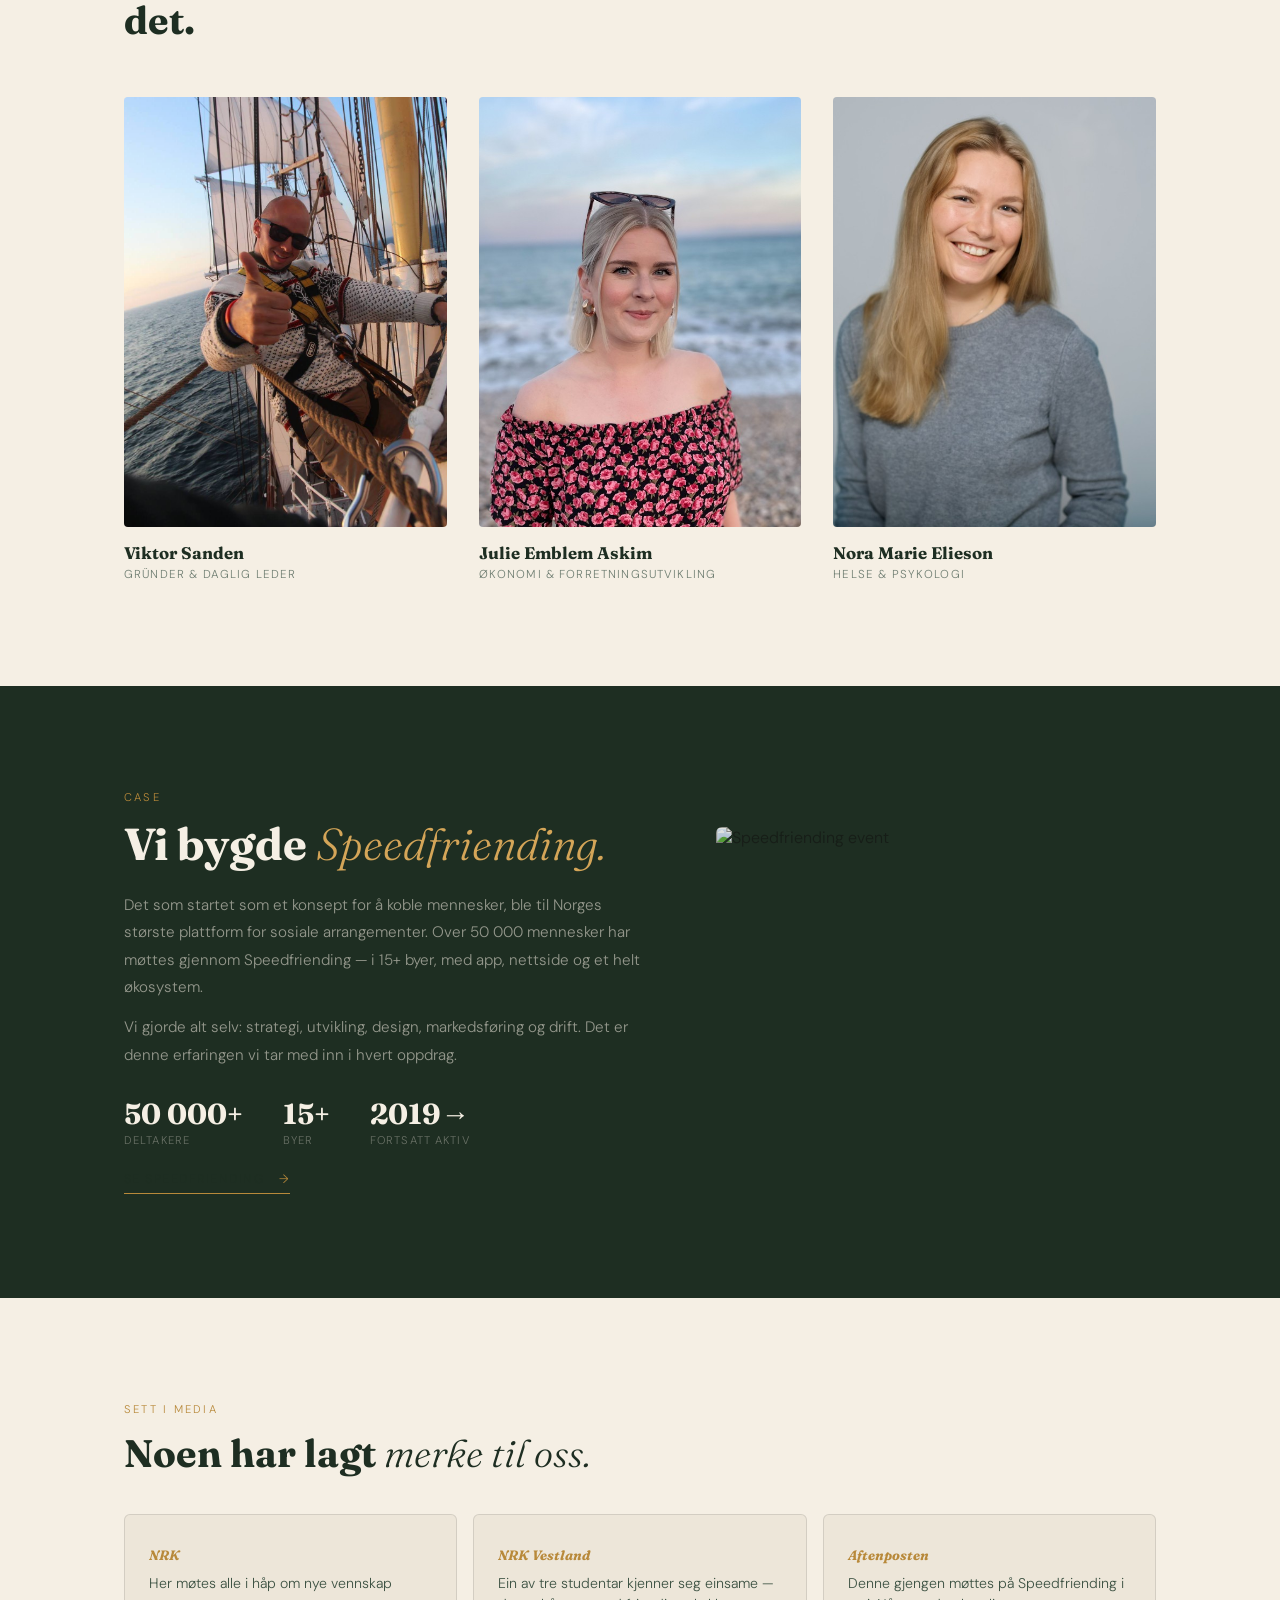
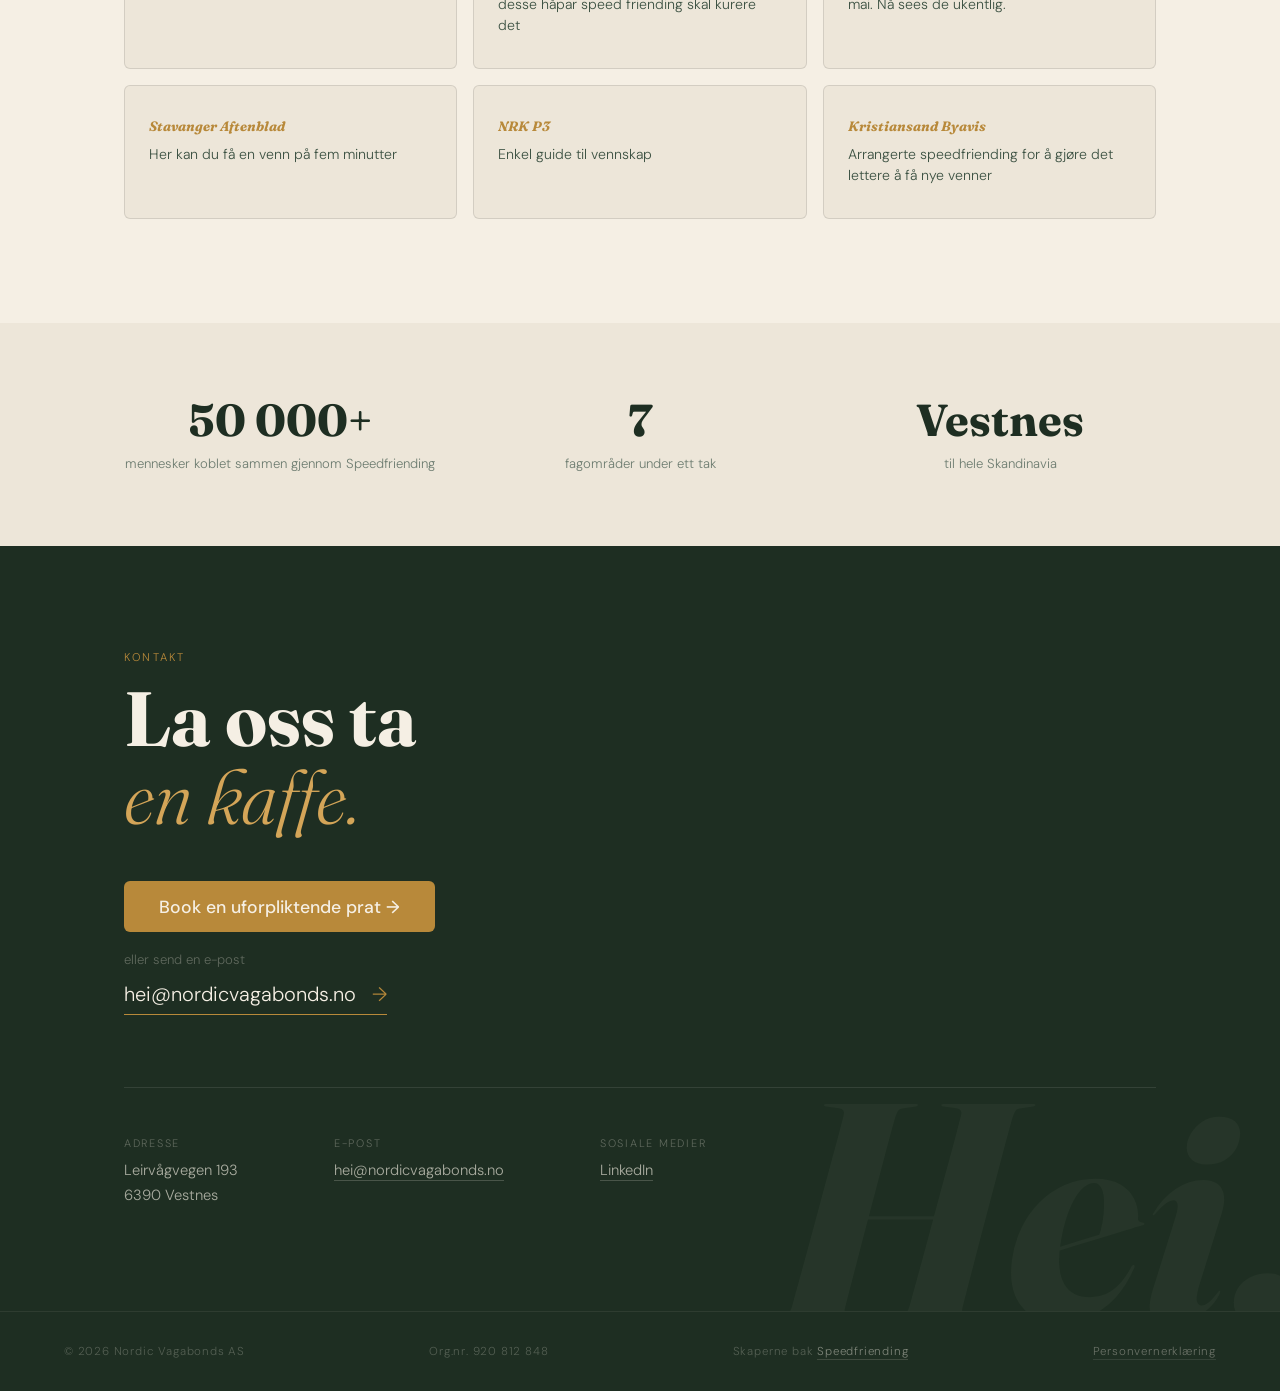
==== commit 6be5430c: "Add Speedfriending case section, verified media coverage, and Calendly CTA - New "Case" section high" ====
--- a/index.html
+++ b/index.html
@@ -280,6 +280,91 @@
 .profile-role {
   font-size:.72rem; letter-spacing:.1em; text-transform:uppercase;
   color:var(--muted);
+}
+
+/* ─── CASE ────────────────────────────── */
+.case-section { background:var(--forest); }
+.case-grid {
+  display:grid; grid-template-columns:1.2fr 1fr;
+  gap:4rem; align-items:center;
+}
+.case-text .section-label { color:var(--gold); }
+.case-text h2 {
+  font-family:'Fraunces',serif;
+  font-size:clamp(2rem,3.5vw,3.2rem);
+  font-weight:700; color:var(--cream); line-height:1.08;
+  margin-bottom:1.5rem;
+}
+.case-text h2 em { font-style:italic; font-weight:300; color:var(--gold-l); }
+.case-text p {
+  font-size:.95rem; line-height:1.8;
+  color:rgba(245,239,228,.55); margin-bottom:.8rem;
+}
+.case-stats {
+  display:flex; gap:2.5rem; margin-top:1.8rem;
+}
+.case-stat { display:flex; flex-direction:column; }
+.case-stat-num {
+  font-family:'Fraunces',serif; font-size:1.8rem; font-weight:700;
+  color:var(--cream); line-height:1.1;
+}
+.case-stat-label {
+  font-size:.7rem; letter-spacing:.1em; text-transform:uppercase;
+  color:rgba(245,239,228,.35); margin-top:.25rem;
+}
+.case-img {
+  border-radius:6px; overflow:hidden; aspect-ratio:4/3;
+}
+.case-img img {
+  width:100%; height:100%; object-fit:cover;
+  filter:sepia(.1) contrast(1.05); opacity:.85;
+}
+
+/* ─── MEDIA SECTION ───────────────────── */
+.media-head { margin-bottom:2.5rem; }
+.media-head h2 {
+  font-family:'Fraunces',serif;
+  font-size:clamp(1.8rem,3vw,2.8rem);
+  font-weight:700; color:var(--forest); line-height:1.1;
+}
+.media-head h2 em { font-style:italic; font-weight:300; }
+.media-grid {
+  display:grid; grid-template-columns:repeat(3,1fr); gap:1rem;
+}
+.media-card {
+  display:flex; flex-direction:column;
+  padding:2rem 1.5rem;
+  background:var(--off); border:1px solid var(--line);
+  border-radius:6px; transition:all .25s;
+  text-decoration:none;
+}
+.media-card:hover {
+  background:var(--forest); border-color:var(--forest);
+}
+.media-card:hover .media-card-outlet { color:var(--gold); }
+.media-card:hover .media-card-title { color:var(--cream); }
+.media-card-outlet {
+  font-family:'Fraunces',serif; font-size:.85rem;
+  font-style:italic; font-weight:700; color:var(--gold);
+  margin-bottom:.6rem;
+}
+.media-card-title {
+  font-size:.88rem; line-height:1.5; color:var(--sage);
+  transition:color .25s;
+}
+
+/* ─── CONTACT BOOK ────────────────────── */
+.contact-book {
+  display:inline-block;
+  font-size:1.1rem; font-weight:500; color:var(--cream);
+  background:var(--gold); padding:.9rem 2.2rem;
+  border-radius:6px; margin-bottom:1.2rem;
+  transition:background .2s;
+}
+.contact-book:hover { background:var(--gold-l); }
+.contact-or {
+  font-size:.82rem; color:rgba(245,239,228,.3);
+  margin-bottom:.8rem;
 }
 
 /* ─── STATS STRIP ─────────────────────── */
@@ -393,6 +478,10 @@
   .nv-wrap { padding:0 2rem; }
   .about-grid { grid-template-columns:1fr; gap:2.5rem; }
   .philosophy-grid { grid-template-columns:1fr; gap:2.5rem; }
+  .case-grid { grid-template-columns:1fr; gap:2rem; }
+  .case-img { max-height:300px; }
+  .case-stats { gap:1.5rem; }
+  .media-grid { grid-template-columns:1fr 1fr; }
   .services-list { grid-template-columns:1fr 1fr; gap:1rem; }
   .profiles { grid-template-columns:1fr 1fr; }
   .services-head { flex-direction:column; align-items:flex-start; }
@@ -404,6 +493,7 @@
   .services-list { grid-template-columns:1fr; }
   .profiles { grid-template-columns:1fr 1fr; }
   .stats-row { grid-template-columns:1fr; gap:2rem; }
+  .media-grid { grid-template-columns:1fr; }
   .hero-text { padding:7rem 1.5rem 3.5rem; }
   .hero-text h1 { font-size:clamp(2.4rem,8vw,3.5rem); }
   .contact h2 { font-size:clamp(2.2rem,8vw,4rem); }
@@ -422,6 +512,7 @@
     <ul class="nav-links">
       <li><a href="#om">Om oss</a></li>
       <li><a href="#tjenester">Tjenester</a></li>
+      <li><a href="#case">Case</a></li>
       <li><a href="#team">Team</a></li>
       <li><a href="#kontakt">Kontakt</a></li>
     </ul>
@@ -434,7 +525,7 @@
     <span class="hero-tag">Konsulent & forretningsutvikling</span>
     <h1>Vi vandrer<br><em>for å bygge<br>noe varig.</em></h1>
     <p class="hero-body">Et tverrfaglig team som har valgt å gjøre ting på vår måte — med jus, økonomi, psykologi og markedsføring under ett tak. Fra Vestnes til hele Skandinavia.</p>
-    <a href="#kontakt" class="hero-cta">Ta kontakt</a>
+    <a href="https://calendly.com/viktorsanden" target="_blank" rel="noopener" class="hero-cta">Book en prat</a>
   </div>
   <div class="hero-img">
     <img src="https://images.unsplash.com/photo-1506905925346-21bda4d32df4?w=900&q=80" alt="Skandinavisk natur — Nordic Vagabonds" loading="eager">
@@ -568,6 +659,76 @@
   </div>
 </section>
 
+<!-- CASE: SPEEDFRIENDING -->
+<section class="nv-section case-section" id="case">
+  <div class="nv-wrap">
+    <div class="case-grid">
+      <div class="case-text nv-reveal">
+        <span class="section-label">Case</span>
+        <h2>Vi bygde <em>Speedfriending.</em></h2>
+        <p>Det som startet som et konsept for å koble mennesker, ble til Norges største plattform for sosiale arrangementer. Over 50 000 mennesker har møttes gjennom Speedfriending — i 15+ byer, med app, nettside og et helt økosystem.</p>
+        <p>Vi gjorde alt selv: strategi, utvikling, design, markedsføring og drift. Det er denne erfaringen vi tar med inn i hvert oppdrag.</p>
+        <div class="case-stats">
+          <div class="case-stat">
+            <span class="case-stat-num">50 000+</span>
+            <span class="case-stat-label">deltakere</span>
+          </div>
+          <div class="case-stat">
+            <span class="case-stat-num">15+</span>
+            <span class="case-stat-label">byer</span>
+          </div>
+          <div class="case-stat">
+            <span class="case-stat-num">2019→</span>
+            <span class="case-stat-label">fortsatt aktiv</span>
+          </div>
+        </div>
+        <a href="https://speedfriending.no" target="_blank" rel="noopener" class="hero-cta" style="color:var(--forest); border-color:var(--gold); margin-top:1.5rem;">Se Speedfriending</a>
+      </div>
+      <div class="case-media nv-reveal">
+        <div class="case-img">
+          <img src="https://images.unsplash.com/photo-1529156069898-49953e39b3ac?w=640&q=80" alt="Speedfriending event" loading="lazy">
+        </div>
+      </div>
+    </div>
+  </div>
+</section>
+
+<!-- SETT I MEDIA -->
+<section class="nv-section media-section">
+  <div class="nv-wrap">
+    <div class="media-head nv-reveal">
+      <span class="section-label">Sett i media</span>
+      <h2>Noen har lagt <em>merke til oss.</em></h2>
+    </div>
+    <div class="media-grid" id="media-grid">
+      <a href="https://www.nrk.no/mr/her-motes-alle-i-hap-om-nye-vennskap-1.16340934" target="_blank" rel="noopener" class="media-card nv-reveal">
+        <span class="media-card-outlet">NRK</span>
+        <span class="media-card-title">Her møtes alle i håp om nye vennskap</span>
+      </a>
+      <a href="https://www.nrk.no/vestland/ein-av-tre-studentar-kjenner-seg-einsame-_-desse-hapar-_speed-friending_-skal-kurere-det-1.14376037" target="_blank" rel="noopener" class="media-card nv-reveal">
+        <span class="media-card-outlet">NRK Vestland</span>
+        <span class="media-card-title">Ein av tre studentar kjenner seg einsame — desse håpar speed friending skal kurere det</span>
+      </a>
+      <a href="https://www.aftenposten.no/oslo/i/VqWvAV/denne-gjengen-moettes-paa-speedfriending-i-mai-naa-sees-de-ukentlig" target="_blank" rel="noopener" class="media-card nv-reveal">
+        <span class="media-card-outlet">Aftenposten</span>
+        <span class="media-card-title">Denne gjengen møttes på Speedfriending i mai. Nå sees de ukentlig.</span>
+      </a>
+      <a href="https://www.aftenbladet.no/aktuelt/i/9vn7Md/her-kan-du-faa-en-venn-paa-fem-minutter" target="_blank" rel="noopener" class="media-card nv-reveal">
+        <span class="media-card-outlet">Stavanger Aftenblad</span>
+        <span class="media-card-title">Her kan du få en venn på fem minutter</span>
+      </a>
+      <a href="https://p3.no/enkel-guide-til-vennskap/" target="_blank" rel="noopener" class="media-card nv-reveal">
+        <span class="media-card-outlet">NRK P3</span>
+        <span class="media-card-title">Enkel guide til vennskap</span>
+      </a>
+      <a href="https://www.krsby.no/student/i/g7xKrk/vil-gjoere-det-lettere-for-studenter-aa-faa-nye-venner-arrangerte-speedfriending" target="_blank" rel="noopener" class="media-card nv-reveal">
+        <span class="media-card-outlet">Kristiansand Byavis</span>
+        <span class="media-card-title">Arrangerte speedfriending for å gjøre det lettere å få nye venner</span>
+      </a>
+    </div>
+  </div>
+</section>
+
 <!-- TALL / SOCIAL PROOF -->
 <div class="media-strip">
   <div class="nv-wrap">
@@ -593,6 +754,8 @@
   <div class="nv-wrap contact-inner">
     <span class="section-label">Kontakt</span>
     <h2 class="nv-reveal">La oss ta<br><em>en kaffe.</em></h2>
+    <a href="https://calendly.com/viktorsanden" target="_blank" rel="noopener" class="contact-book nv-reveal">Book en uforpliktende prat →</a>
+    <p class="contact-or nv-reveal">eller send en e-post</p>
     <a href="mailto:hei@nordicvagabonds.no" class="contact-email nv-reveal">hei@nordicvagabonds.no</a>
     <div class="contact-footer nv-reveal">
       <div class="cf-group">
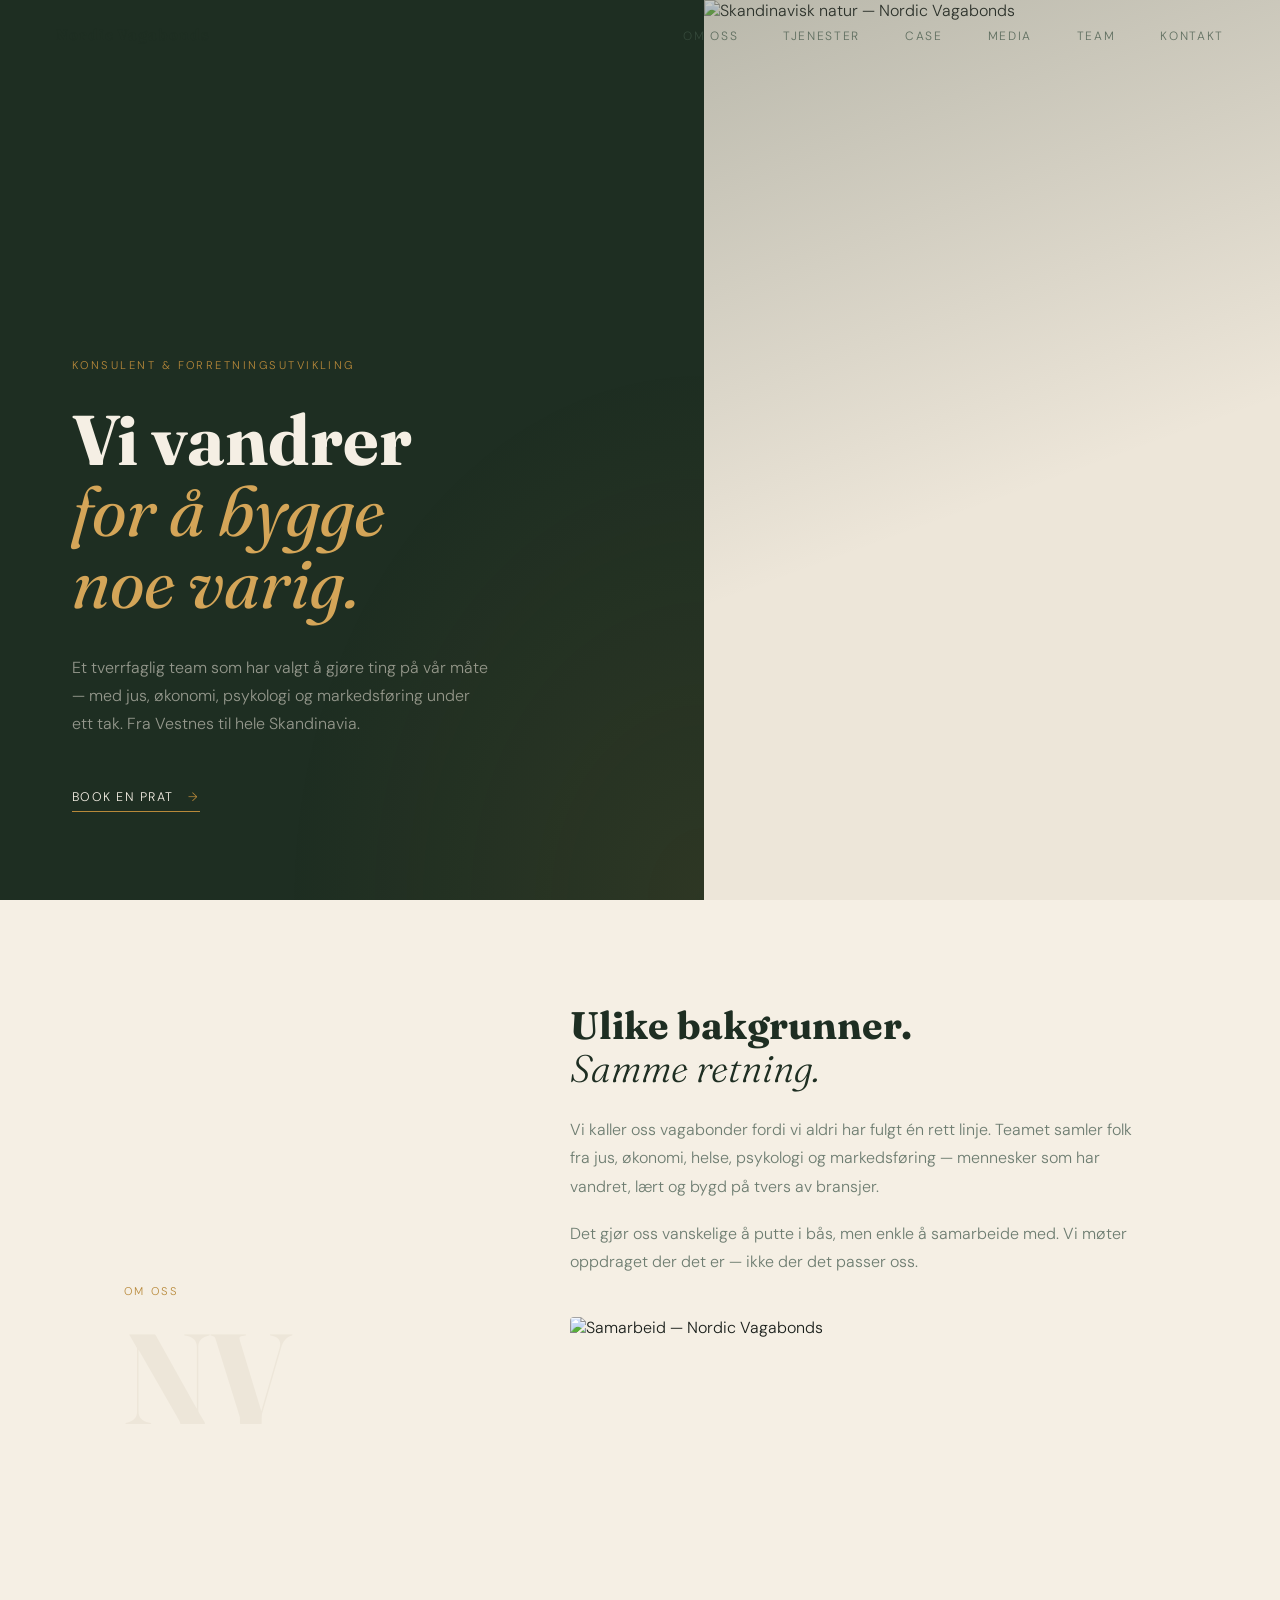
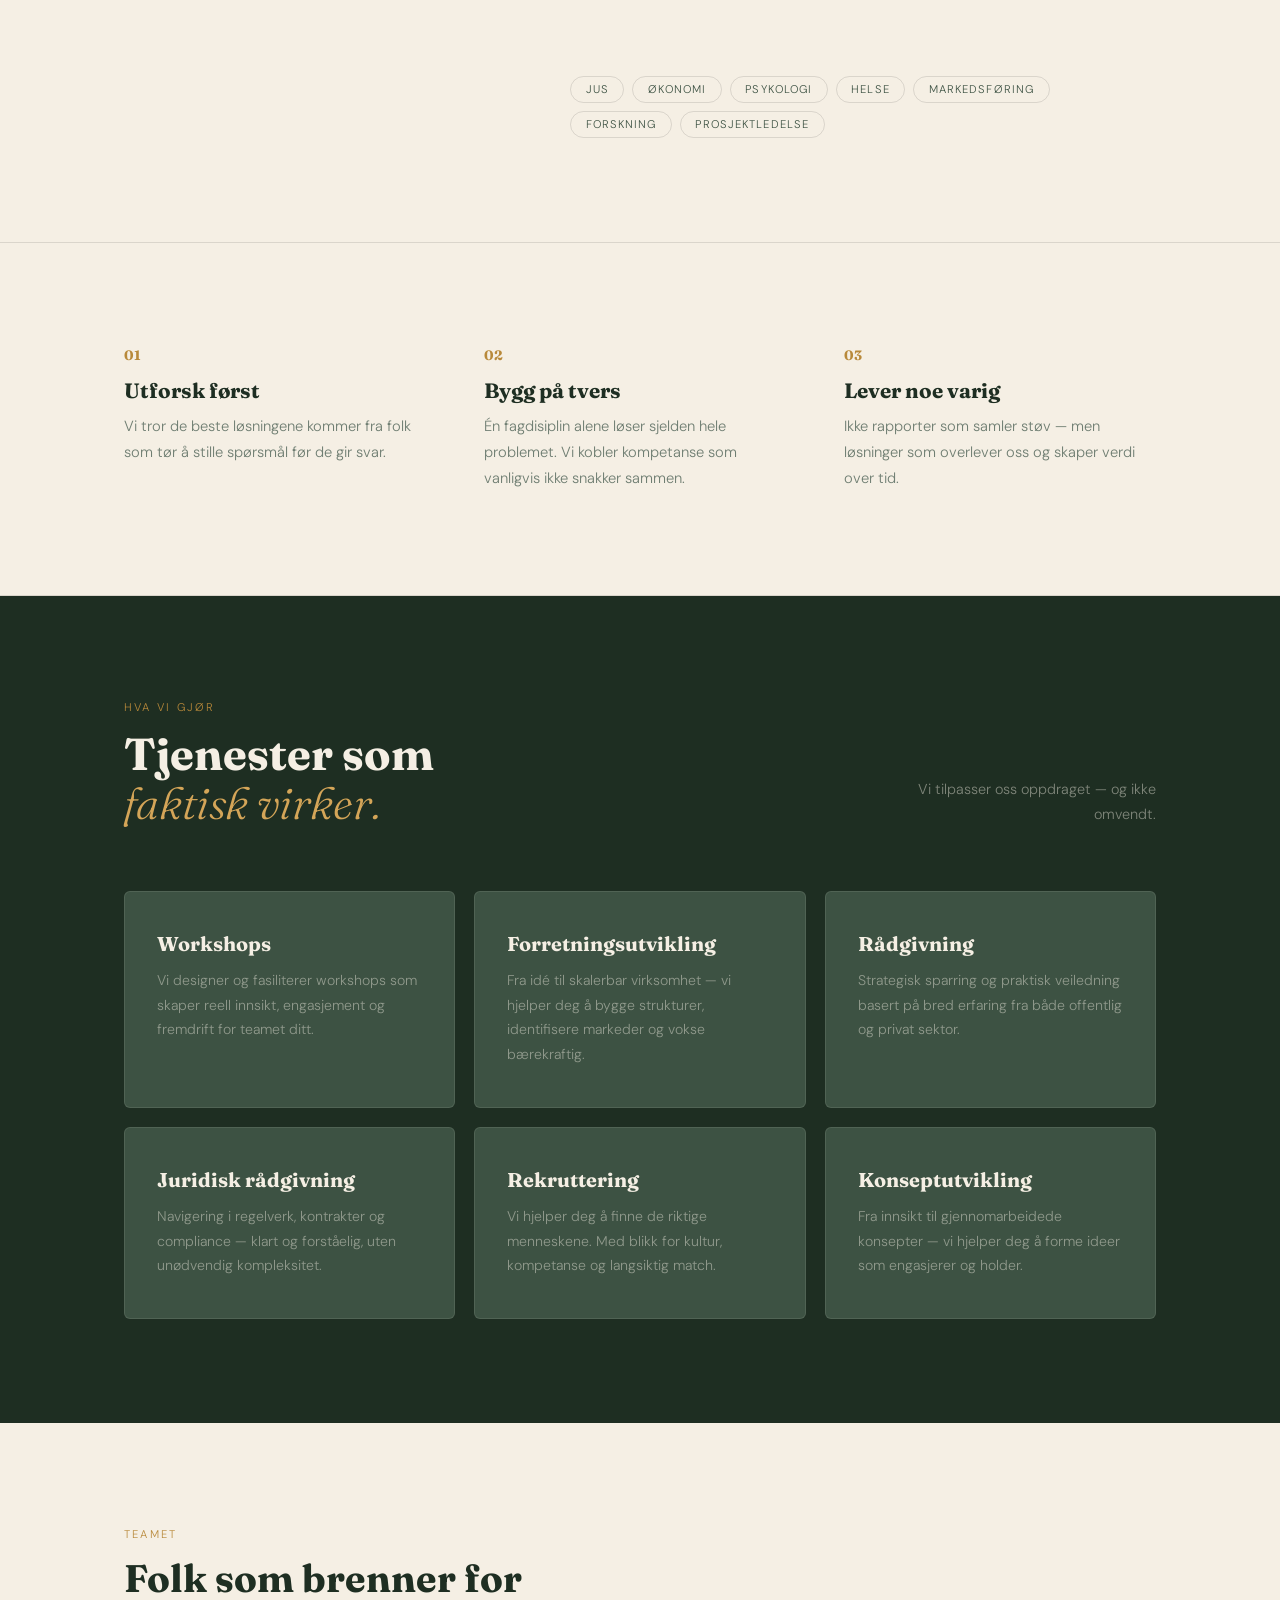
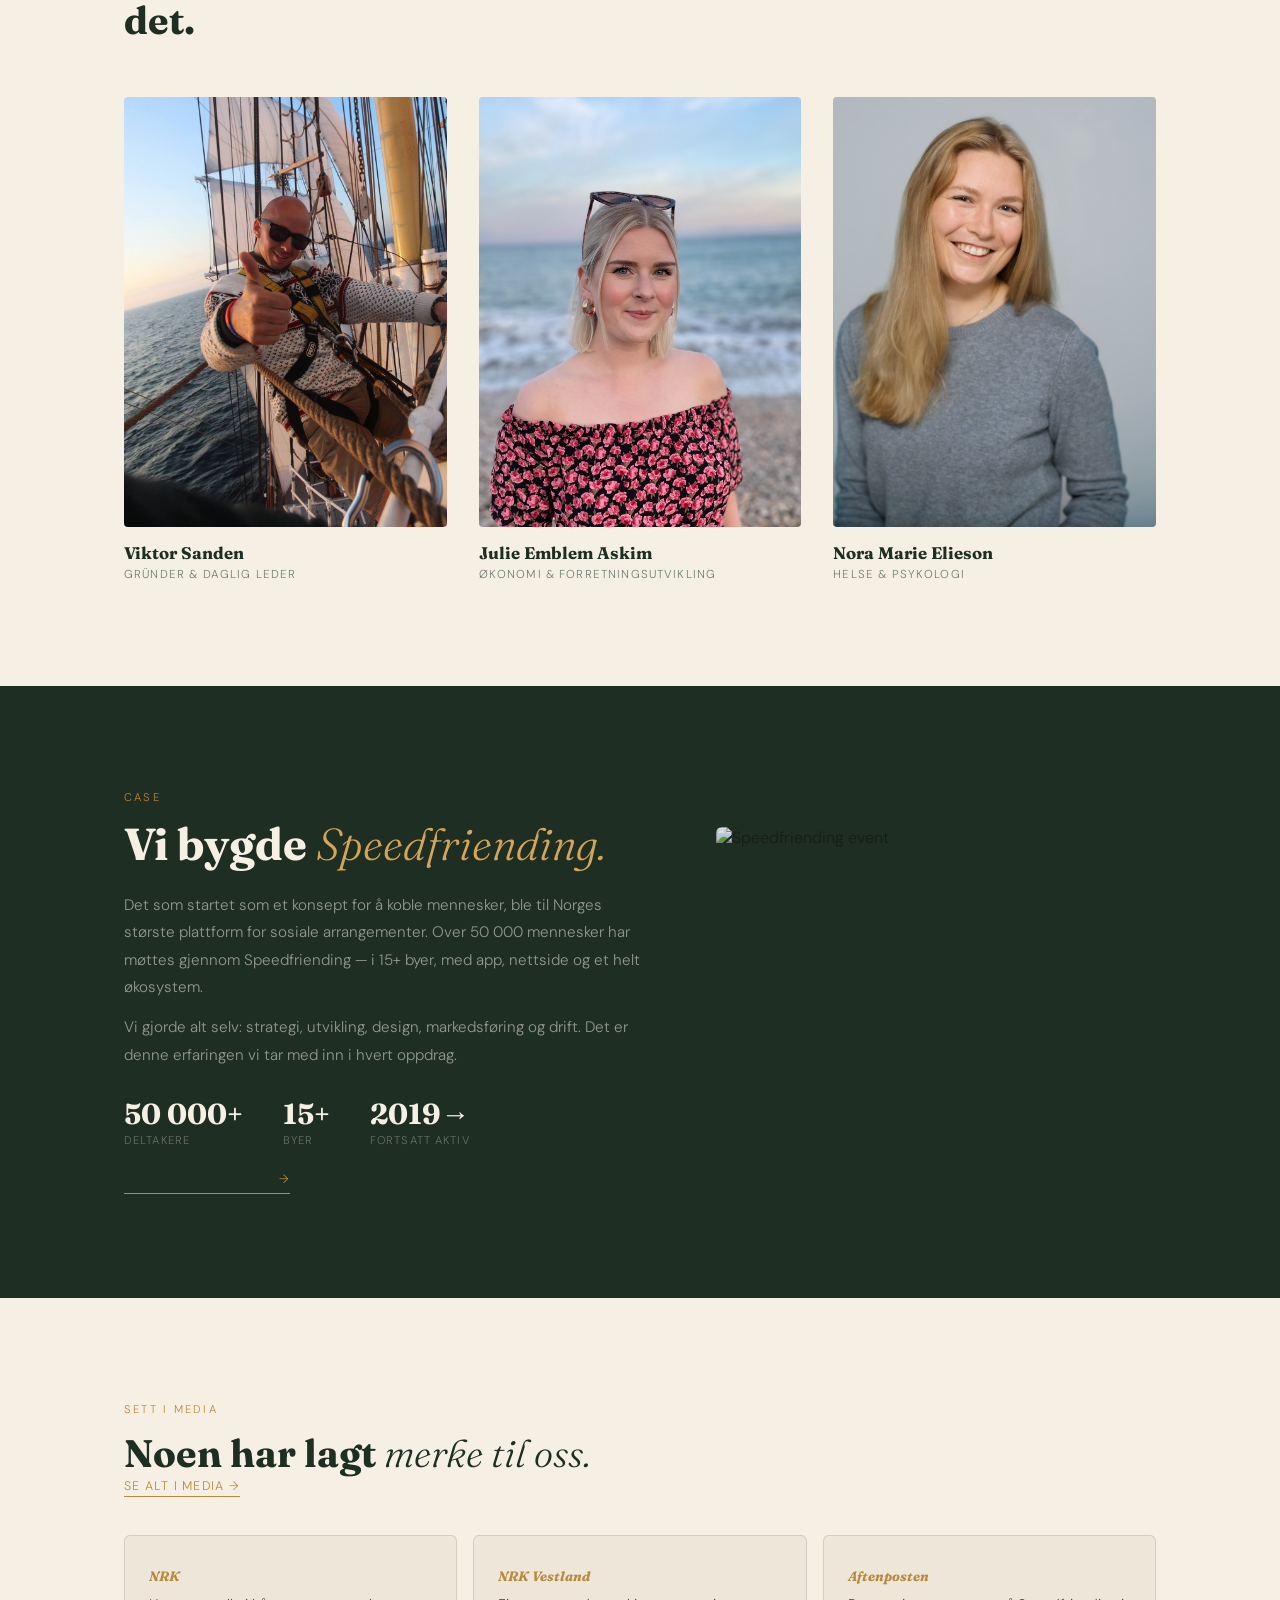
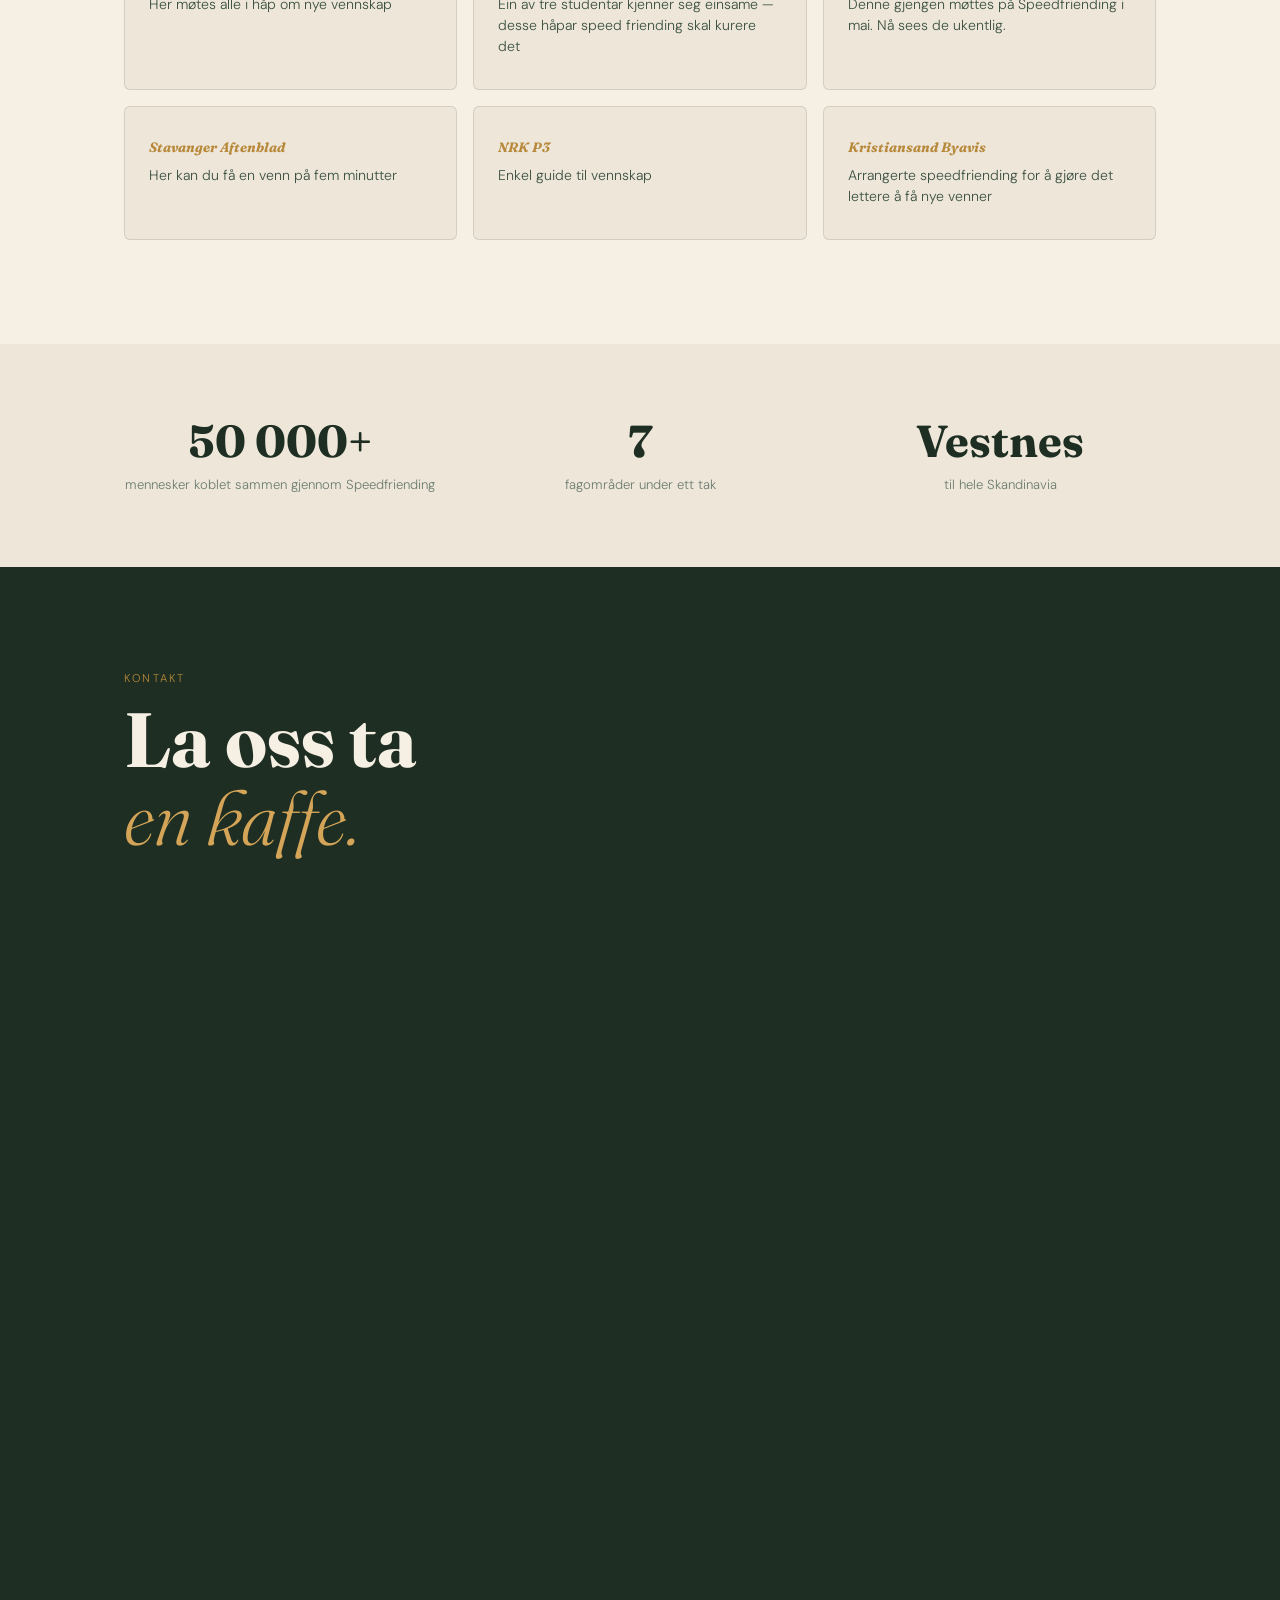
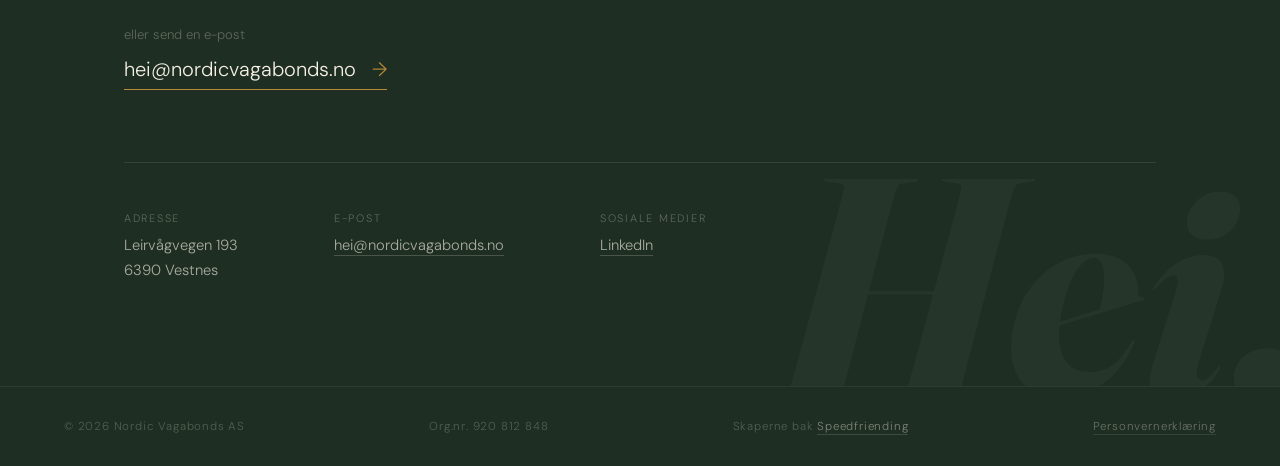
==== commit c712c5ac: "Add /media page with embedded content + inline Calendly widget - New media.html: dedicated page with" ====
--- a/index.html
+++ b/index.html
@@ -354,14 +354,11 @@
 }
 
 /* ─── CONTACT BOOK ────────────────────── */
-.contact-book {
-  display:inline-block;
-  font-size:1.1rem; font-weight:500; color:var(--cream);
-  background:var(--gold); padding:.9rem 2.2rem;
-  border-radius:6px; margin-bottom:1.2rem;
-  transition:background .2s;
-}
-.contact-book:hover { background:var(--gold-l); }
+.calendly-wrap {
+  max-width:700px; margin:0 auto 1.5rem;
+  min-height:700px;
+  border-radius:8px; overflow:hidden;
+}
 .contact-or {
   font-size:.82rem; color:rgba(245,239,228,.3);
   margin-bottom:.8rem;
@@ -513,6 +510,7 @@
       <li><a href="#om">Om oss</a></li>
       <li><a href="#tjenester">Tjenester</a></li>
       <li><a href="#case">Case</a></li>
+      <li><a href="media.html">Media</a></li>
       <li><a href="#team">Team</a></li>
       <li><a href="#kontakt">Kontakt</a></li>
     </ul>
@@ -699,6 +697,7 @@
     <div class="media-head nv-reveal">
       <span class="section-label">Sett i media</span>
       <h2>Noen har lagt <em>merke til oss.</em></h2>
+      <a href="media.html" style="font-size:.78rem; letter-spacing:.1em; text-transform:uppercase; color:var(--gold); border-bottom:1px solid var(--gold); padding-bottom:2px;">Se alt i media &rarr;</a>
     </div>
     <div class="media-grid" id="media-grid">
       <a href="https://www.nrk.no/mr/her-motes-alle-i-hap-om-nye-vennskap-1.16340934" target="_blank" rel="noopener" class="media-card nv-reveal">
@@ -754,7 +753,7 @@
   <div class="nv-wrap contact-inner">
     <span class="section-label">Kontakt</span>
     <h2 class="nv-reveal">La oss ta<br><em>en kaffe.</em></h2>
-    <a href="https://calendly.com/viktorsanden" target="_blank" rel="noopener" class="contact-book nv-reveal">Book en uforpliktende prat →</a>
+    <div class="calendly-wrap nv-reveal" id="calendly-embed"></div>
     <p class="contact-or nv-reveal">eller send en e-post</p>
     <a href="mailto:hei@nordicvagabonds.no" class="contact-email nv-reveal">hei@nordicvagabonds.no</a>
     <div class="contact-footer nv-reveal">
@@ -852,5 +851,29 @@
   });
 });
 </script>
+<link href="https://assets.calendly.com/assets/external/widget.css" rel="stylesheet">
+<script src="https://assets.calendly.com/assets/external/widget.js" async></script>
+<script>
+document.addEventListener('DOMContentLoaded', () => {
+  const el = document.getElementById('calendly-embed');
+  if (el && window.Calendly) {
+    Calendly.initInlineWidget({
+      url: 'https://calendly.com/viktorsanden?hide_gdpr_banner=1&background_color=1e2e22&text_color=f5efe4&primary_color=b8893a',
+      parentElement: el,
+    });
+  } else if (el) {
+    // Wait for Calendly script to load
+    const check = setInterval(() => {
+      if (window.Calendly) {
+        clearInterval(check);
+        Calendly.initInlineWidget({
+          url: 'https://calendly.com/viktorsanden?hide_gdpr_banner=1&background_color=1e2e22&text_color=f5efe4&primary_color=b8893a',
+          parentElement: el,
+        });
+      }
+    }, 200);
+  }
+});
+</script>
 </body>
 </html>
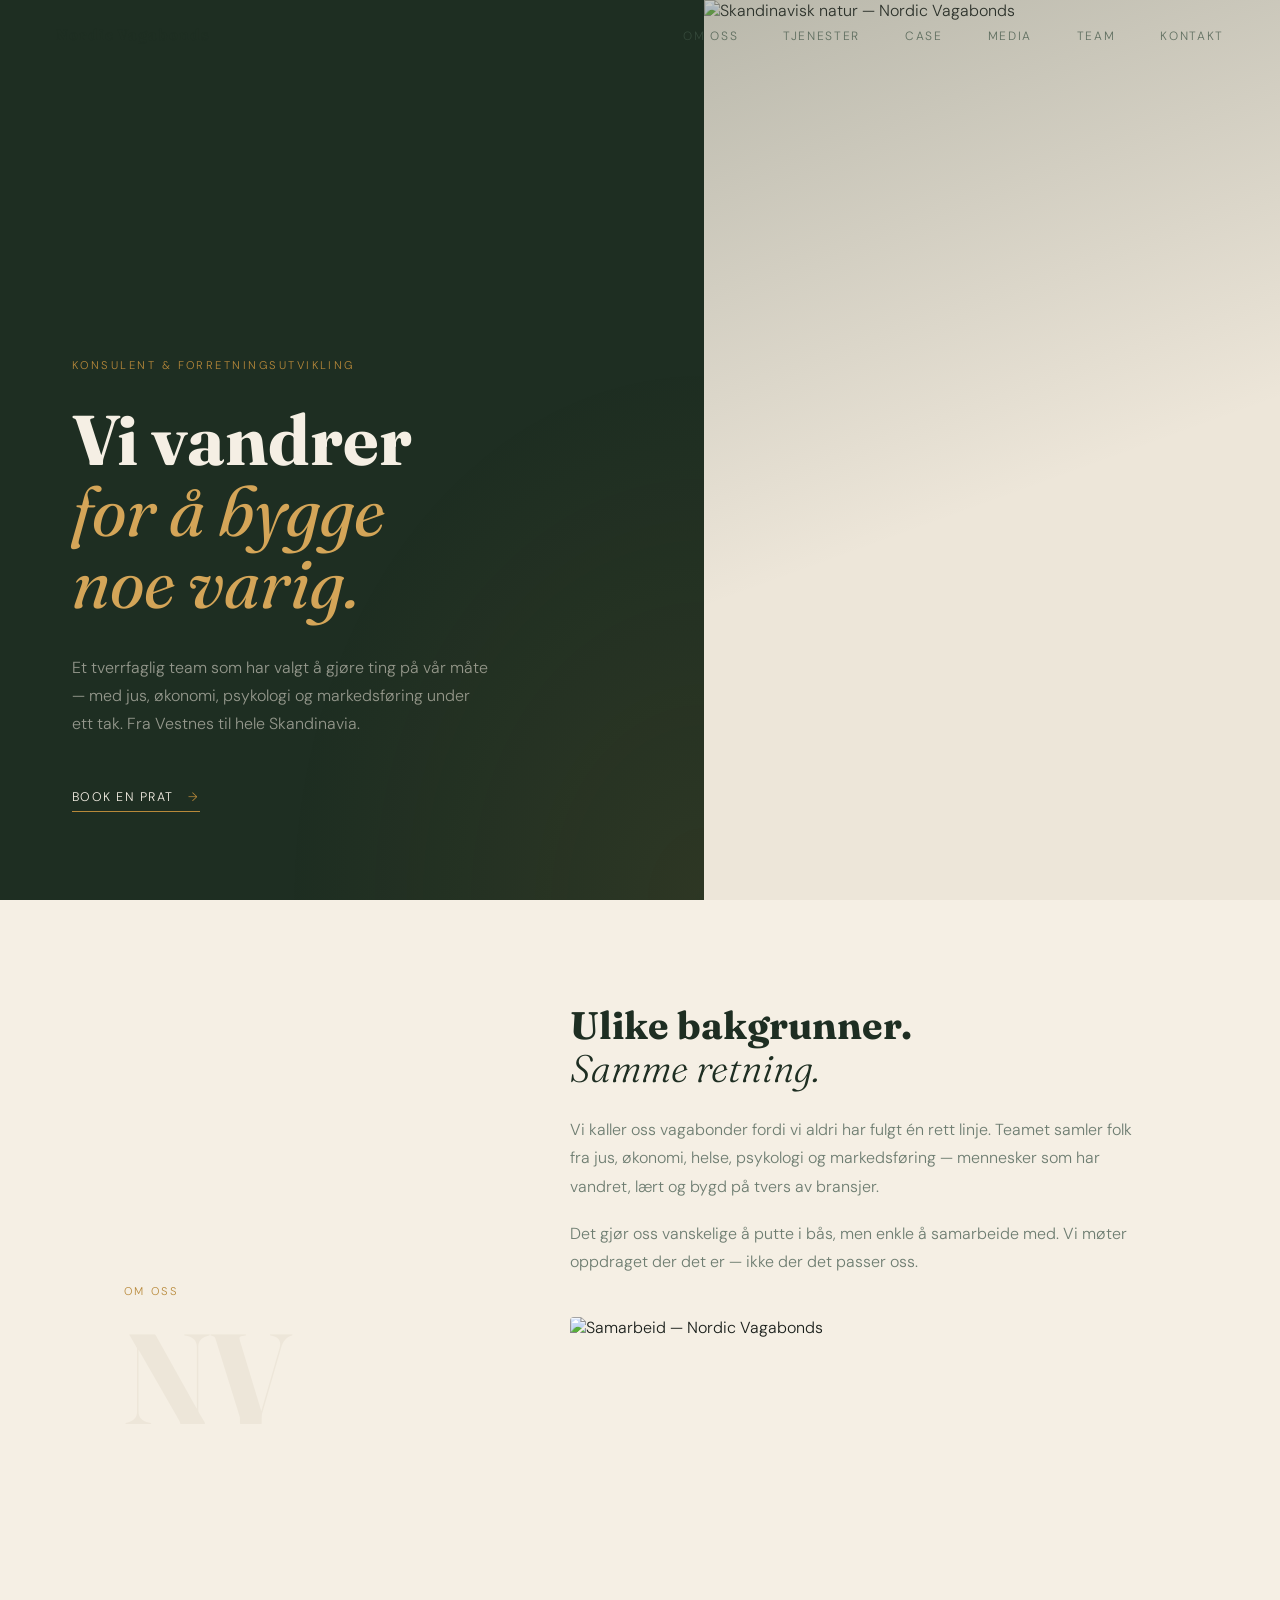
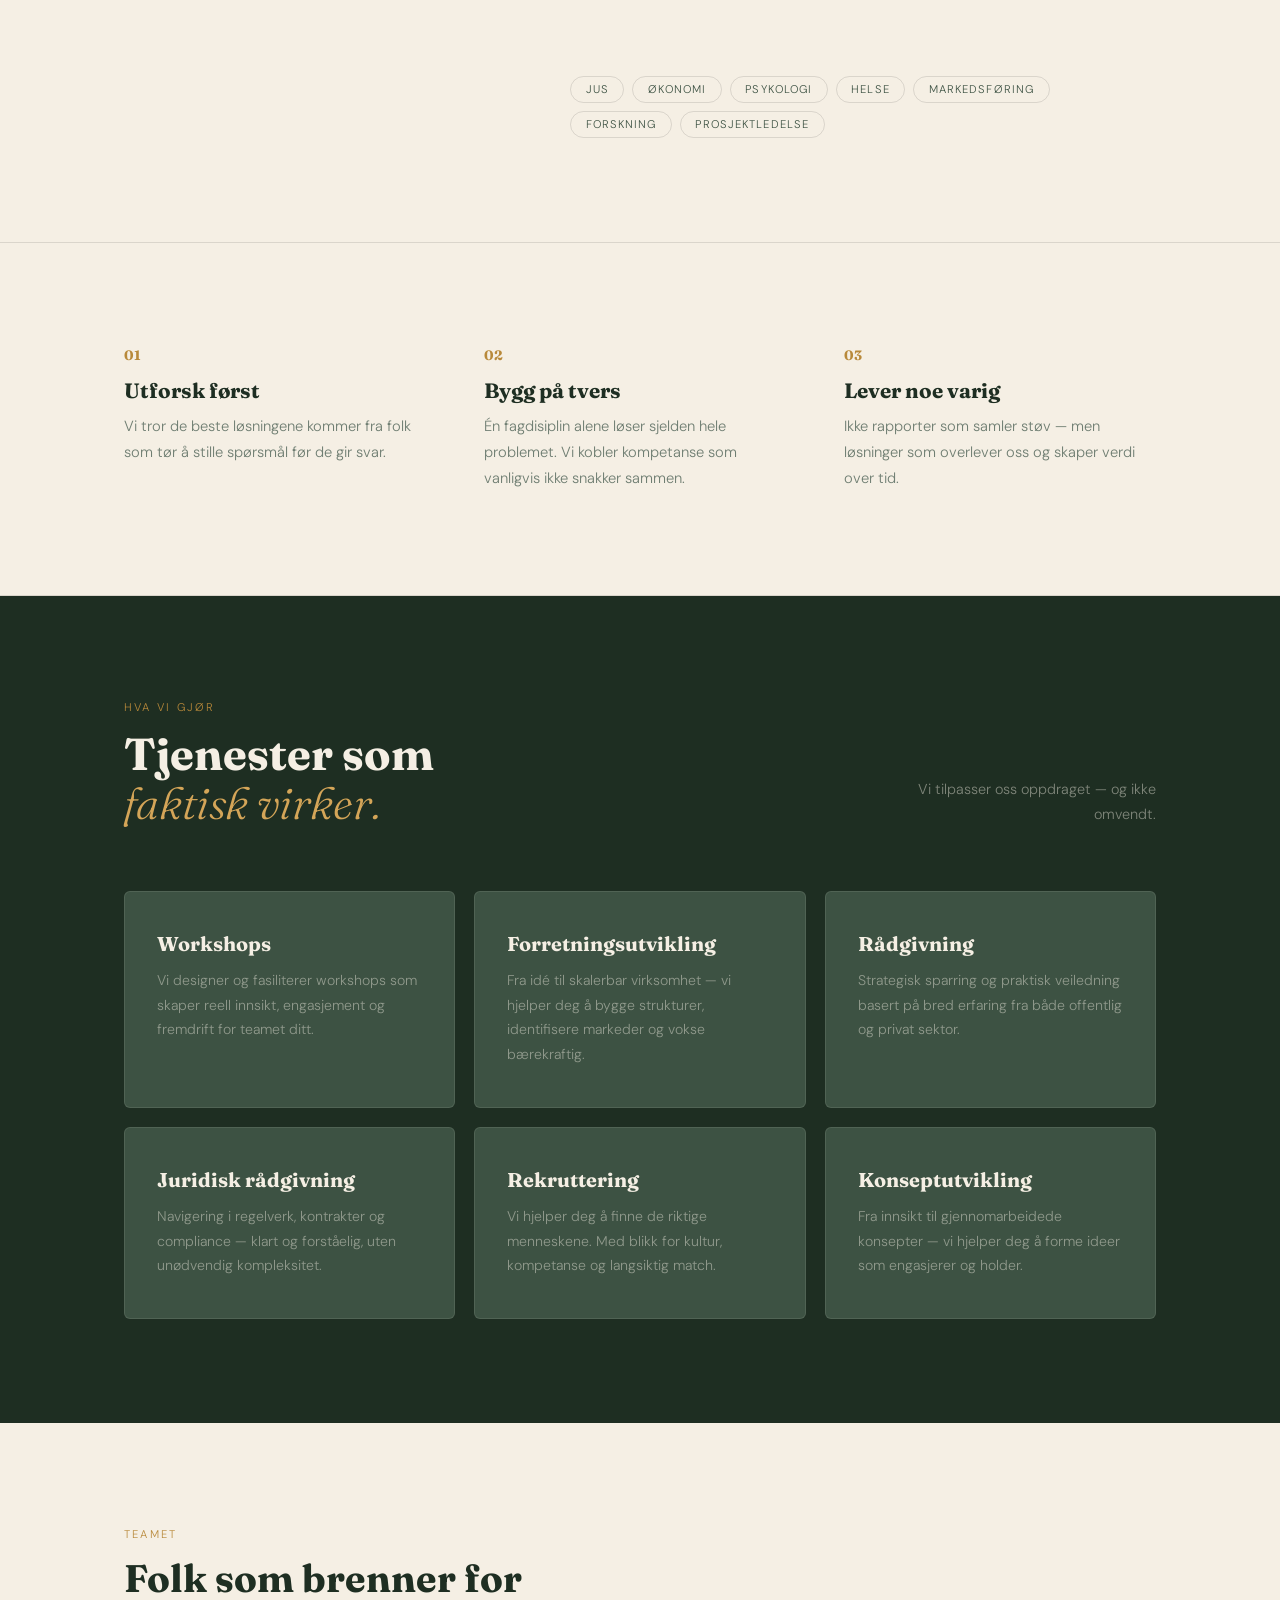
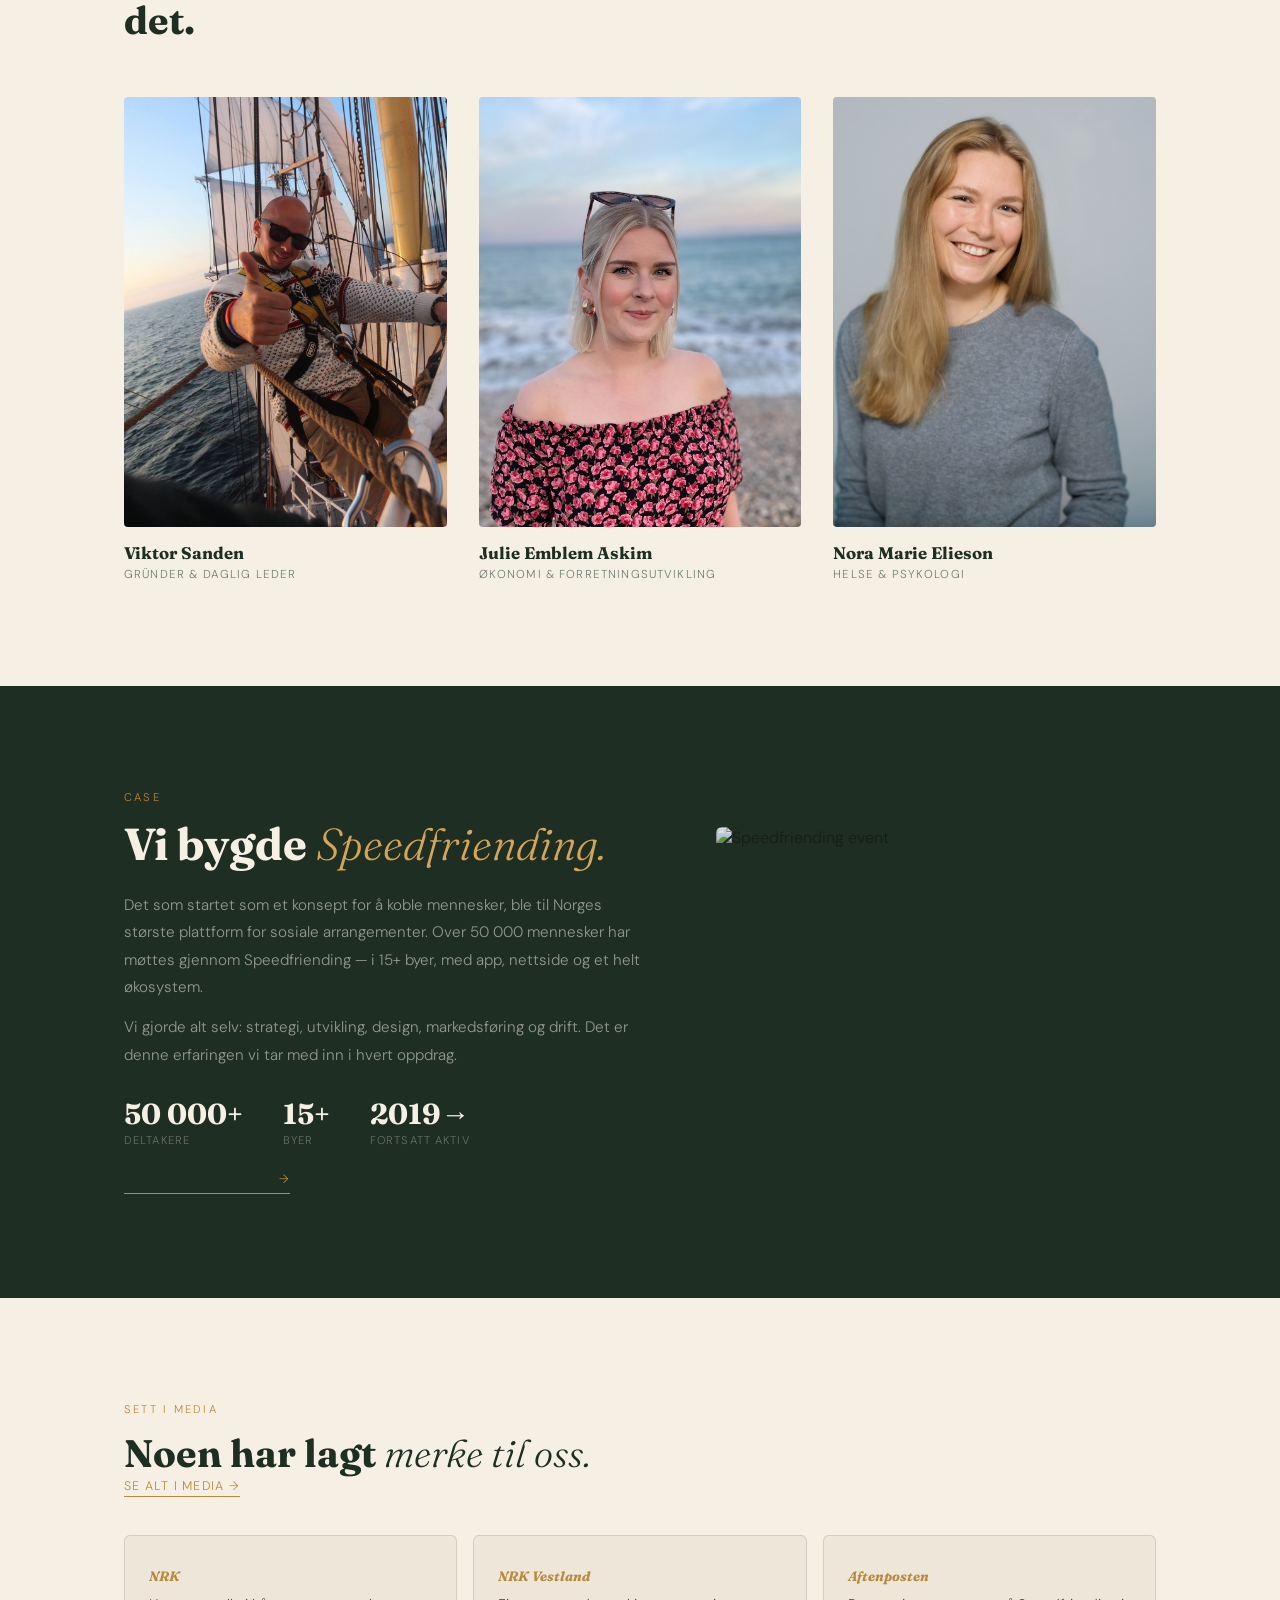
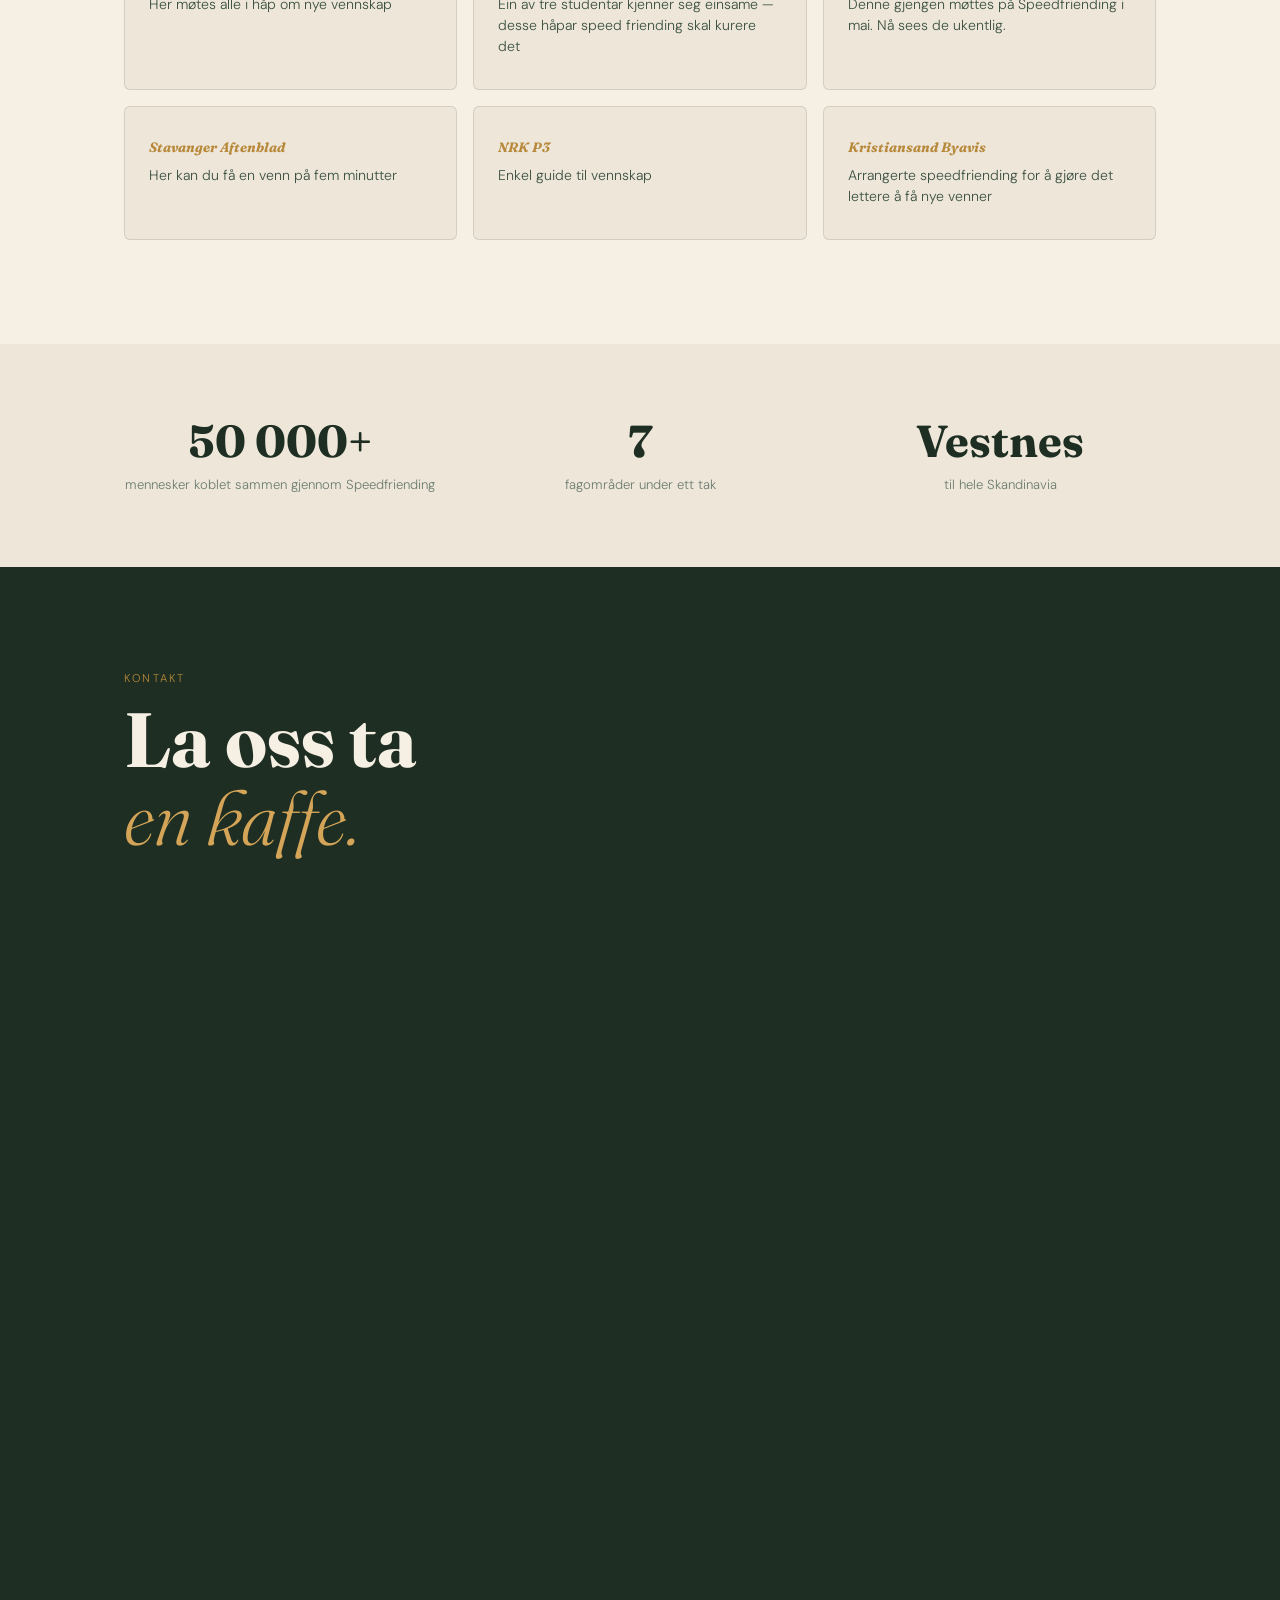
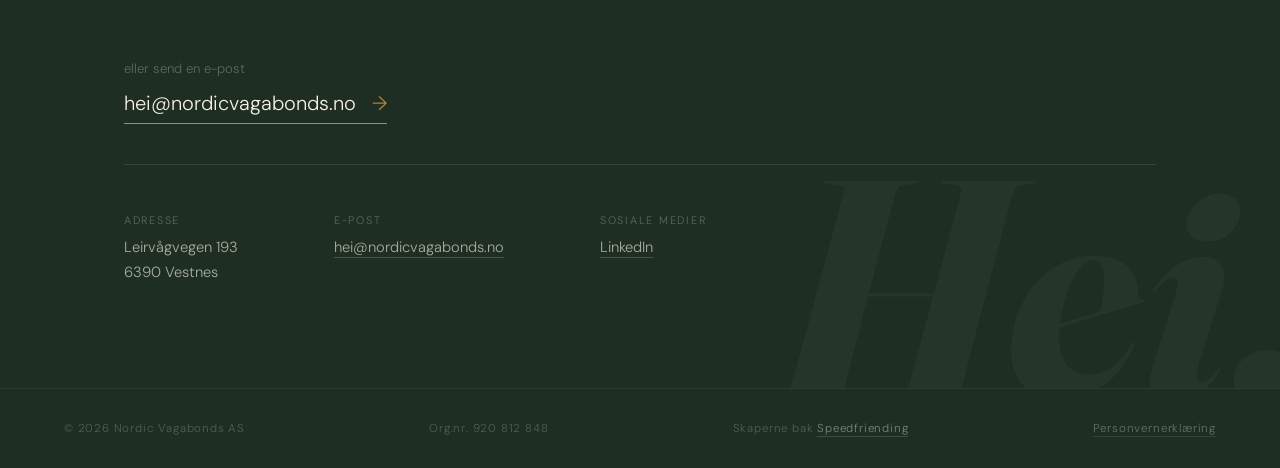
==== commit 4e1da4ff: "Add archived article pages, screenshots, and fix Calendly/hero issues - 6 full-page screenshots of m" ====
--- a/index.html
+++ b/index.html
@@ -356,9 +356,10 @@
 /* ─── CONTACT BOOK ────────────────────── */
 .calendly-wrap {
   max-width:700px; margin:0 auto 1.5rem;
-  min-height:700px;
+  height:750px;
   border-radius:8px; overflow:hidden;
 }
+.calendly-wrap iframe { border:none; }
 .contact-or {
   font-size:.82rem; color:rgba(245,239,228,.3);
   margin-bottom:.8rem;
@@ -394,14 +395,14 @@
 .contact h2 {
   font-family:'Fraunces',serif;
   font-size:clamp(3rem,6vw,6.5rem);
-  font-weight:700; color:var(--cream); line-height:1.02; margin-bottom:2.8rem;
+  font-weight:700; color:var(--cream); line-height:1.02; margin-bottom:1.8rem;
 }
 .contact h2 em { font-style:italic; font-weight:300; color:var(--gold-l); }
 .contact-email {
   display:inline-flex; align-items:center; gap:1rem;
   font-size:1.25rem; color:var(--cream);
   border-bottom:1.5px solid var(--gold); padding-bottom:.4rem;
-  margin-bottom:4.5rem; transition:gap .3s;
+  margin-bottom:2.5rem; transition:gap .3s;
 }
 .contact-email::after { content:'→'; color:var(--gold); }
 .contact-email:hover { gap:1.6rem; }
@@ -526,7 +527,7 @@
     <a href="https://calendly.com/viktorsanden" target="_blank" rel="noopener" class="hero-cta">Book en prat</a>
   </div>
   <div class="hero-img">
-    <img src="https://images.unsplash.com/photo-1506905925346-21bda4d32df4?w=900&q=80" alt="Skandinavisk natur — Nordic Vagabonds" loading="eager">
+    <img src="https://images.unsplash.com/photo-1506905925346-21bda4d32df4?w=1920&q=90&auto=format" alt="Skandinavisk natur — Nordic Vagabonds" loading="eager">
     <div class="hero-img-overlay"></div>
   </div>
 </section>
